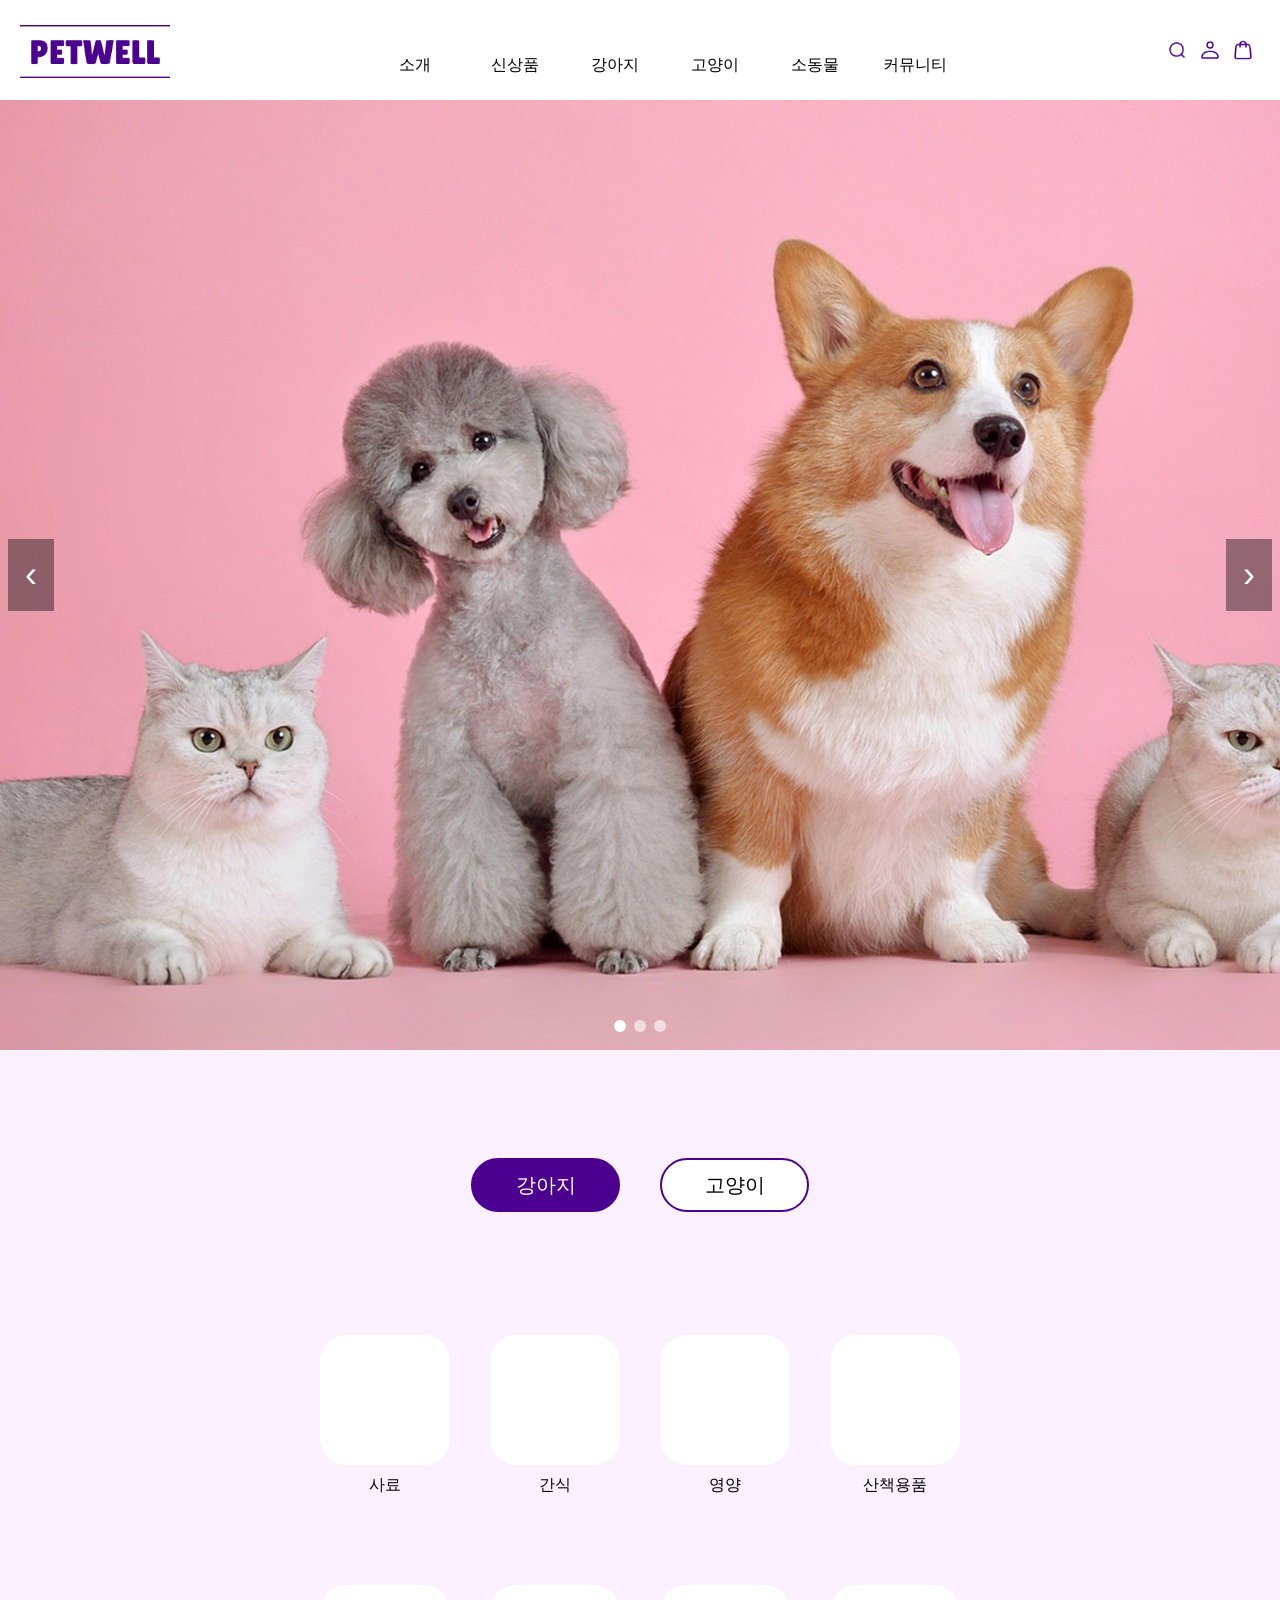
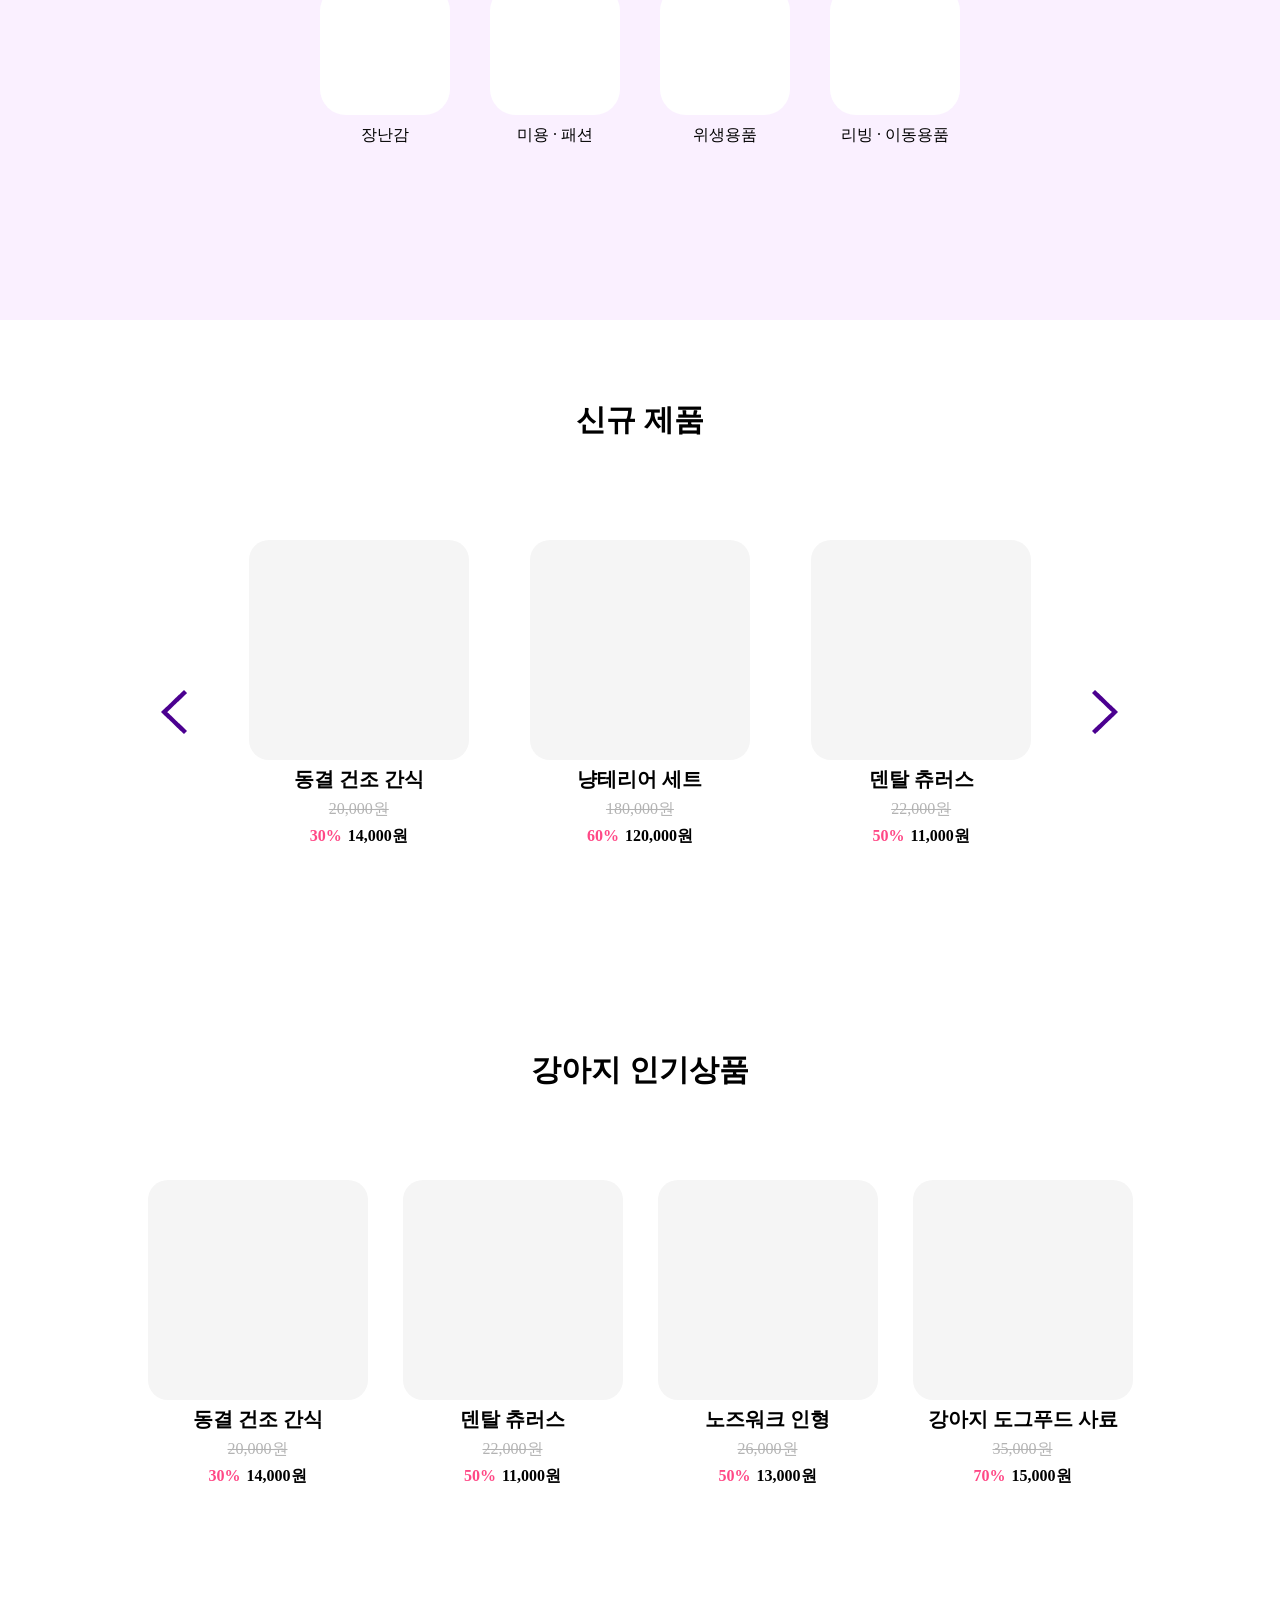
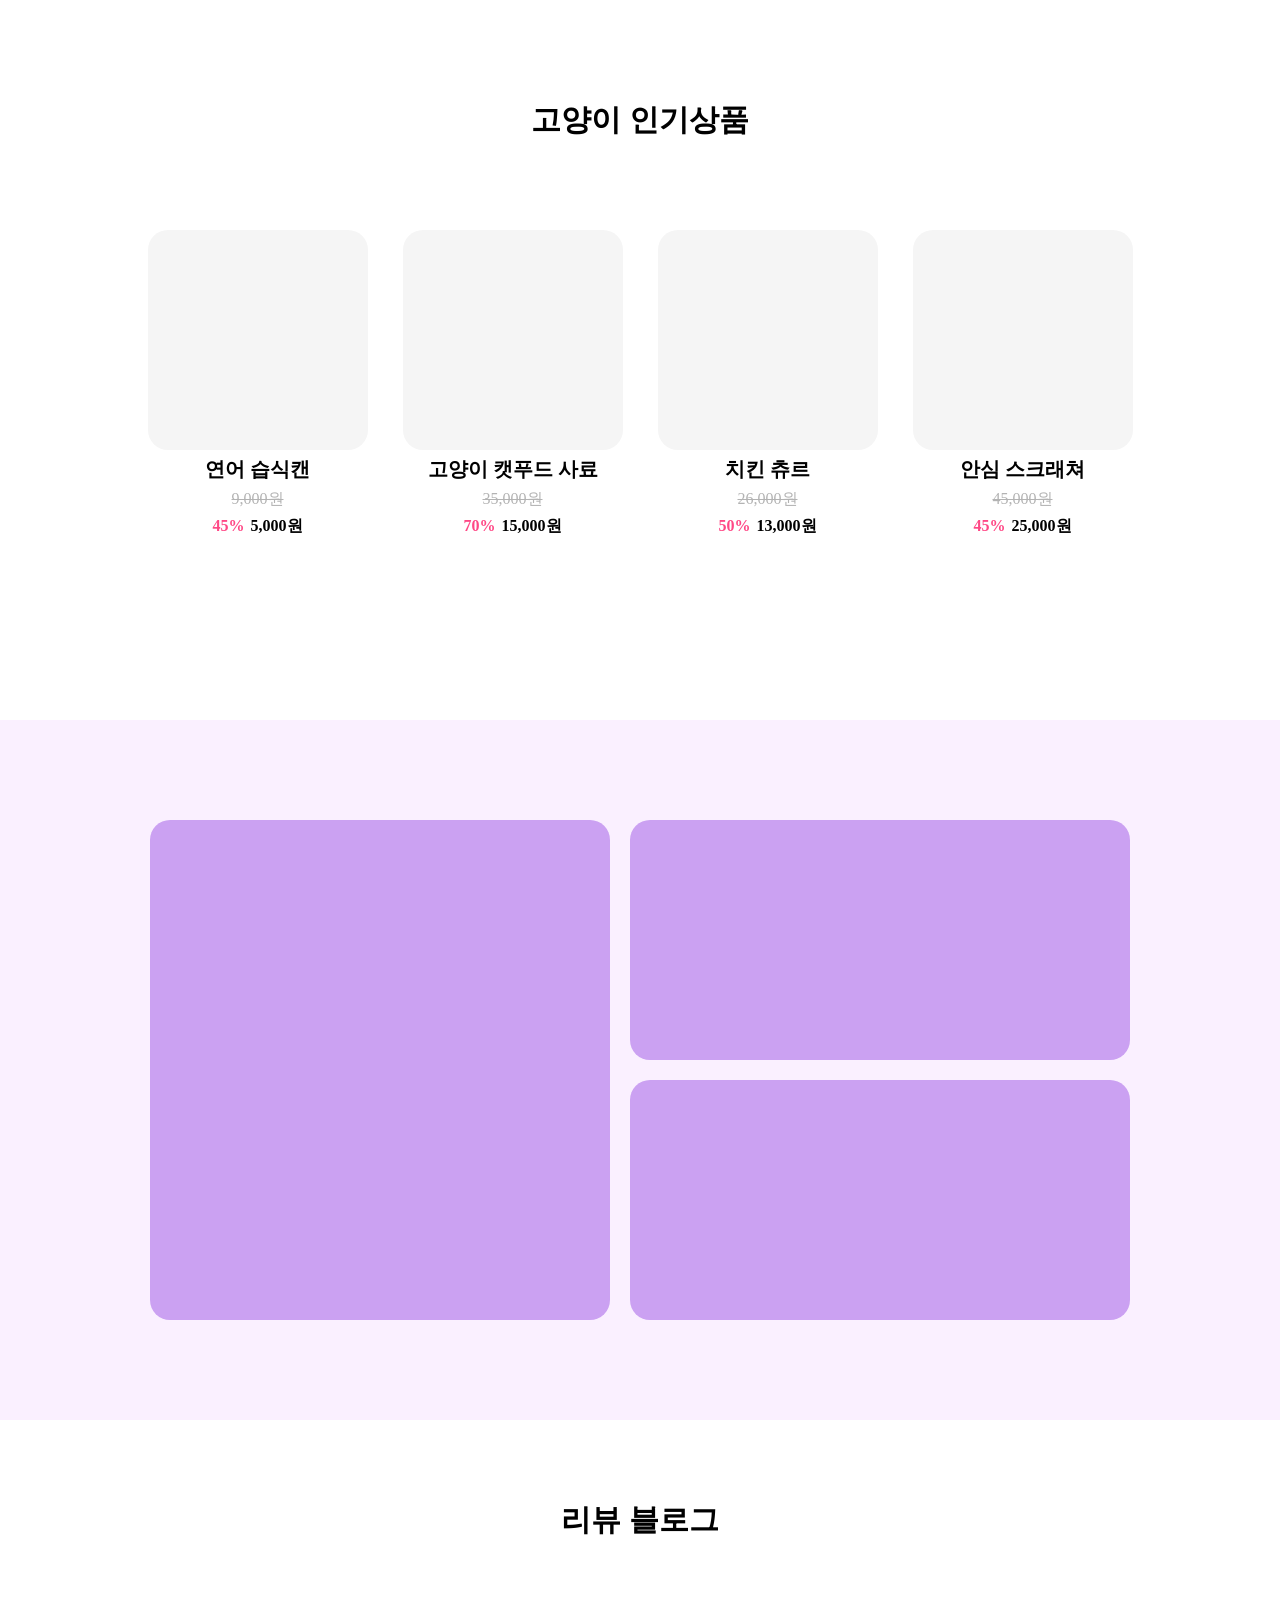
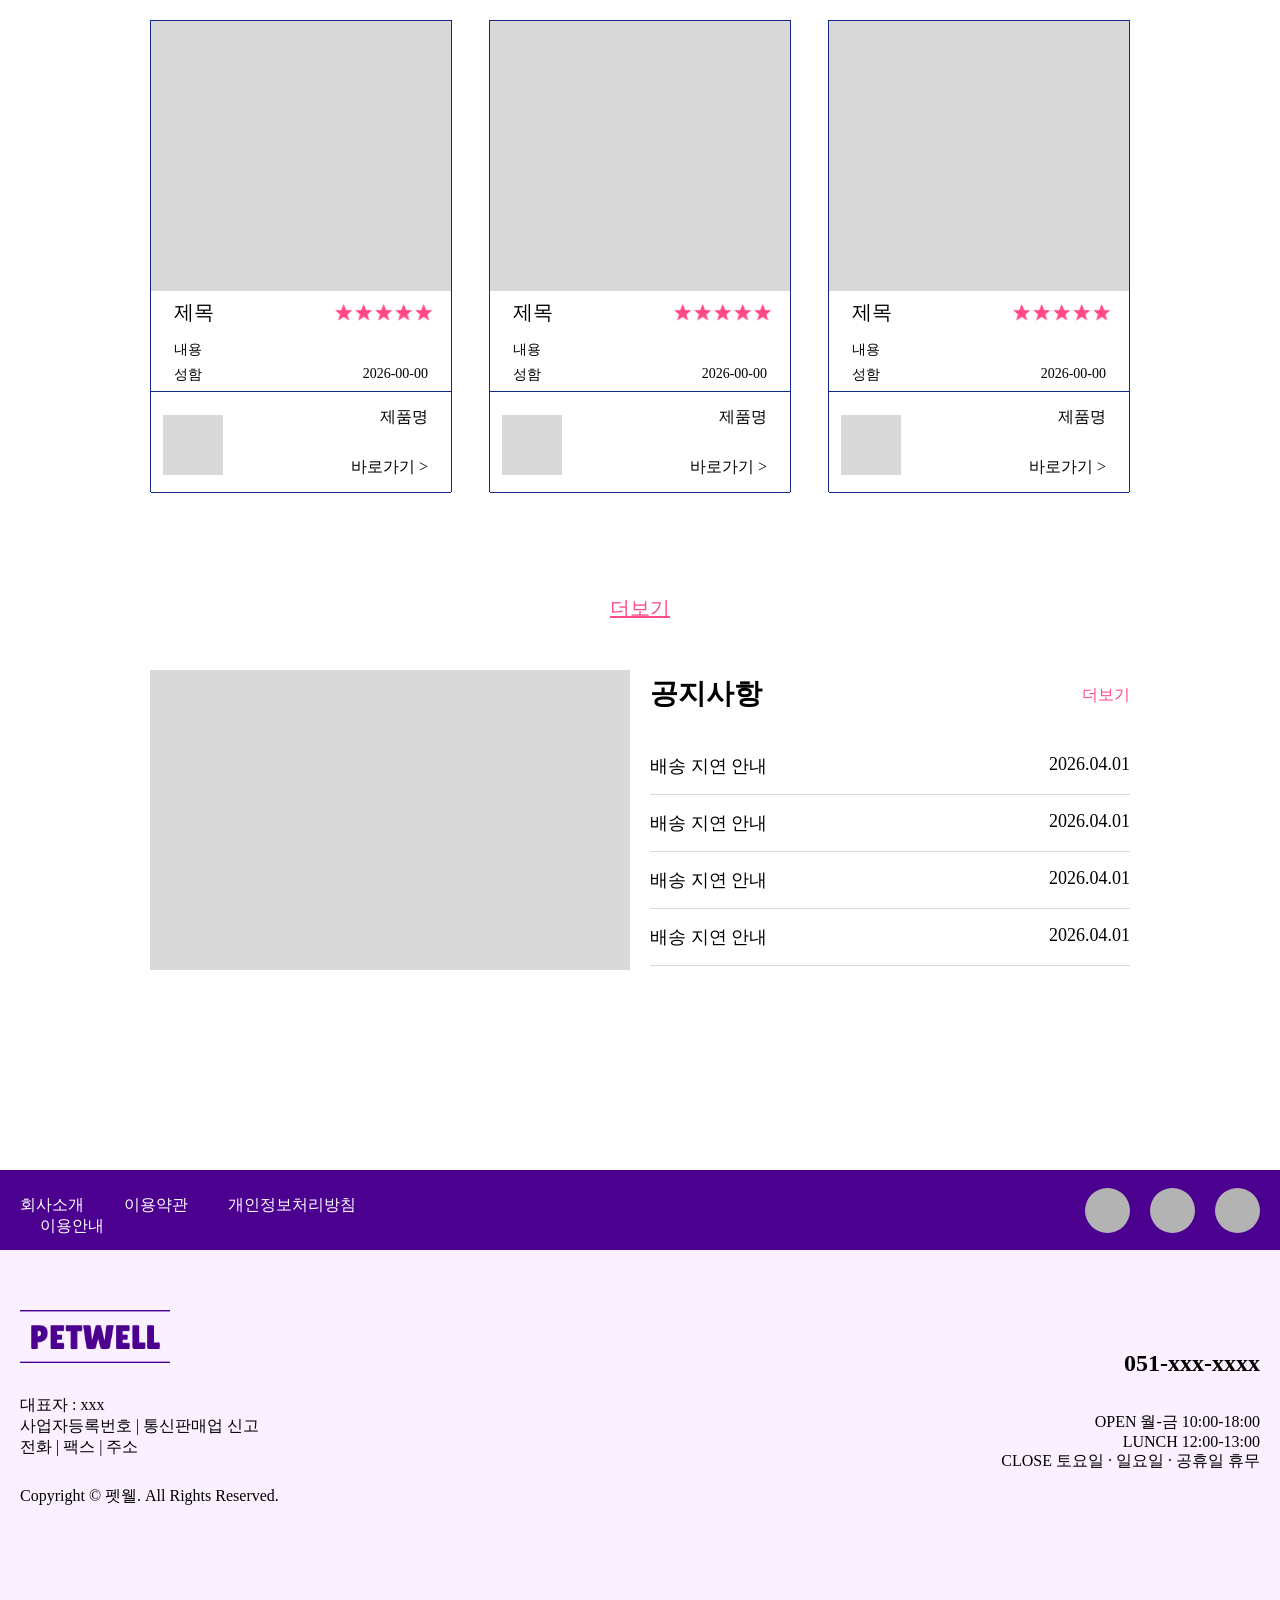
==== index.html @ 5f6422e3 "file upload" ====
<!DOCTYPE html>
<html lang="ko">
<head>
    <meta charset="UTF-8">
    <meta name="viewport" content="width=device-width, initial-scale=1.0">
    <title>Petwell</title>
    <link rel="stylesheet" href="css/reset.css">
    <link rel="stylesheet" href="css/main.css">
    <link rel="stylesheet" href="css/style.css">
    <link rel="stylesheet" href="media/main_media.css">
    <link rel="stylesheet" href="media/style_media_480.css">
    <link rel="stylesheet" href="media/style_media_768.css">
    <link rel="stylesheet" href="media/style_media_1024.css">
    <link rel="stylesheet" href="media/style_media_1280.css">
</head>
<body>
    <div id="wrap">
        <div id="header">
            <div class="header_in">
                <div class="logo">
                    <a href="./index.html"><img src="images/logo.png" alt=""></a>
                </div>
                <div class="nav">
                    <ul class="nav_li">
                        <li>
                            <a href="./about.html">소개</a>
                            <ul class="submenu">
                                <li><a href="./about.html">회사소개</a></li>
                                <li><a href="">브랜드스토리</a></li>
                            </ul>
                        </li>
                        <li>
                            <a href="./new.html">신상품</a>
                            <ul class="submenu">
                                <li><a href="./new.html">전체상품</a></li>
                                <li><a href="">시즌상품</a></li>
                            </ul>
                        </li>
                        <li>
                            <a href="./dog.html">강아지</a>
                            <ul class="submenu">
                                <li><a href="./dog.html">사료·간식·영양</a></li>
                                <li><a href="">산책용품</a></li>
                                <li><a href="">장난감</a></li>
                                <li><a href="">미용·패션</a></li>
                                <li><a href="">위생용품</a></li>
                                <li><a href="">리빙·이동용품</a></li>
                                <li><a href="">기타 용품</a></li>
                            </ul>
                        </li>
                        <li>
                            <a href="./cat.html">고양이</a>
                            <ul class="submenu">
                                <li><a href="./cat.html">사료·간식·영양</a></li>
                                <li><a href="">캣타워·캣휠</a></li>
                                <li><a href="">장난감</a></li>
                                <li><a href="">미용·패션</a></li>
                                <li><a href="">위생용품</a></li>
                                <li><a href="">리빙·이동용품</a></li>
                                <li><a href="">기타 용품</a></li>
                            </ul>
                        </li>
                        <li>
                            <a href="./pet.html">소동물</a>
                            <ul class="submenu">
                                <li><a href="./pet.html">앵무새</a></li>
                                <li><a href="">햄스터</a></li>
                                <li><a href="">토끼</a></li>
                                <li><a href="">물고기</a></li>
                                <li><a href="">기타 동물</a></li>
                            </ul>
                        </li>
                        <li>
                            <a href="./notice.html">커뮤니티</a>
                            <ul class="submenu">
                                <li><a href="./notice.html">공지사항</a></li>
                                <li><a href="">FAQ</a></li>
                                <li><a href="">문의하기</a></li>
                                <li><a href="">멤버십</a></li>
                                <li><a href="">리뷰블로그</a></li>
                            </ul>
                        </li>
                    </ul>
                </div>
                <div class="h_icon">
                    <ul class="h_icon_li">
                        <li><img src="images/h_icon1.png" alt=""></li>
                        <li><img src="images/h_icon2.png" alt=""></li>
                        <li><img src="images/h_icon3.png" alt=""></li>
                    </ul>
                </div>
            </div>
        </div>
        <div id="main">
            <div class="slider" id="mainSlider">
                <div class="slides">
                    <div class="slide active">
                        <img src="images/slide1.png" alt="메인 이미지 1">
                    </div>
                    <div class="slide">
                        <img src="images/slide2.png" alt="메인 이미지 2">
                    </div>
                    <div class="slide">
                        <img src="images/slide3.png" alt="메인 이미지 3">
                    </div>
                </div>
                <button class="slider-btn prev" aria-label="이전 슬라이드">‹</button>
                <button class="slider-btn next" aria-label="다음 슬라이드">›</button>
                <div class="dots"></div>
            </div>
        </div>
        <div id="contents">
            <!-- content1 -->
            <div class="icon_nav">
                <div class="icon_nav_in">
                    <div class="icon_nav_btn">
                        <a class="on" href="">강아지</a>
                        <a href="">고양이</a>
                    </div>
                    <div class="icon_nav_ul">
                        <!-- top -->
                        <ul class="icon_nav_li">
                            <li class="li_box">
                                <div class="li_box_icon"></div>
                                <h4>사료</h4>
                            </li>
                            <li class="li_box">
                                <div class="li_box_icon"></div>
                                <h4>간식</h4>
                            </li>
                            <li class="li_box">
                                <div class="li_box_icon"></div>
                                <h4>영양</h4>
                            </li>
                            <li class="li_box">
                                <div class="li_box_icon"></div>
                                <h4>산책용품</h4>
                            </li>
                        </ul>
                        <!-- bottom -->
                        <ul class="icon_nav_li">
                            <li class="li_box">
                                <div class="li_box_icon"></div>
                                <h4>장난감</h4>
                            </li>
                            <li class="li_box">
                                <div class="li_box_icon"></div>
                                <h4>미용 · 패션</h4>
                            </li>
                            <li class="li_box">
                                <div class="li_box_icon"></div>
                                <h4>위생용품</h4>
                            </li>
                            <li class="li_box">
                                <div class="li_box_icon"></div>
                                <h4>리빙 · 이동용품</h4>
                            </li>
                        </ul>
                    </div>
                </div>
            </div>
            <!-- content2 -->
            <div class="new">
                <div class="title">
                    <h2>신규 제품</h2>
                </div>
                <div class="new_prod_list">
                    <div class="arrow">
                        <img src="images/left_Vector.png" alt="">
                    </div>
                    <div class="prod_item">
                        <div class="item_img"></div>
                        <h5>동결 건조 간식</h5>
                        <p class="price">20,000원</p>
                        <p class="discount"><span>30%</span>14,000원</p>
                    </div>
                    <div class="prod_item">
                        <div class="item_img"></div>
                        <h5>냥테리어 세트</h5>
                        <p class="price">180,000원</p>
                        <p class="discount"><span>60%</span>120,000원</p>
                    </div>
                    <div class="prod_item">
                        <div class="item_img"></div>
                        <h5>덴탈 츄러스</h5>
                        <p class="price">22,000원</p>
                        <p class="discount"><span>50%</span>11,000원</p>
                    </div>
                    <div class="arrow">
                        <img src="images/right_Vector.png" alt="">
                    </div>
                </div>
            </div>
            <!-- content3 -->
            <div class="dog">
                <div class="title">
                    <h2>강아지 인기상품</h2>
                </div>
                <div class="prod_list">
                    <div class="prod_item">
                        <div class="item_img"></div>
                        <h5>동결 건조 간식</h5>
                        <p class="price">20,000원</p>
                        <p class="discount"><span>30%</span>14,000원</p>
                    </div>
                    <div class="prod_item">
                        <div class="item_img"></div>
                        <h5>덴탈 츄러스</h5>
                        <p class="price">22,000원</p>
                        <p class="discount"><span>50%</span>11,000원</p>
                    </div>
                    <div class="prod_item">
                        <div class="item_img"></div>
                        <h5>노즈워크 인형</h5>
                        <p class="price">26,000원</p>
                        <p class="discount"><span>50%</span>13,000원</p>
                    </div>
                    <div class="prod_item">
                        <div class="item_img"></div>
                        <h5>강아지 도그푸드 사료</h5>
                        <p class="price">35,000원</p>
                        <p class="discount"><span>70%</span>15,000원</p>
                    </div>
                </div>
            </div>
            <!-- content4 -->
            <div class="cat">
                <div class="title">
                    <h2>고양이 인기상품</h2>
                </div>
                <div class="prod_list">
                    <div class="prod_item">
                        <div class="item_img"></div>
                        <h5>연어 습식캔</h5>
                        <p class="price">9,000원</p>
                        <p class="discount"><span>45%</span>5,000원</p>
                    </div>
                    <div class="prod_item">
                        <div class="item_img"></div>
                        <h5>고양이 캣푸드 사료</h5>
                        <p class="price">35,000원</p>
                        <p class="discount"><span>70%</span>15,000원</p>
                    </div>
                    <div class="prod_item">
                        <div class="item_img"></div>
                        <h5>치킨 츄르</h5>
                        <p class="price">26,000원</p>
                        <p class="discount"><span>50%</span>13,000원</p>
                    </div>
                    <div class="prod_item">
                        <div class="item_img"></div>
                        <h5>안심 스크래쳐</h5>
                        <p class="price">45,000원</p>
                        <p class="discount"><span>45%</span>25,000원</p>
                    </div>
                </div>
            </div>
            <!-- content5 -->
            <div class="banner">
                <div class="banner_in">
                    <div class="b_left"></div>
                    <div class="b_right">
                        <div class="b_top"></div>
                        <div class="b_bot"></div>
                    </div>
                </div>
            </div>
            <!-- content6 -->
            <div class="blog">
                <div class="title">
                    <h2>리뷰 블로그</h2>
                </div>
                <div class="blog_in">
                    <div class="blog_item">
                        <div class="blog_img"></div>
                        <div class="blog_m">
                            <div class="blog_m_top">
                                <div class="blog_m_title">
                                    <h4>제목</h4>
                                </div>
                                <div class="blog_m_stars">
                                    <ul>
                                        <li><a href=""><img src="images/star_Vector.png" alt=""></a></li>
                                        <li><a href=""><img src="images/star_Vector.png" alt=""></a></li>
                                        <li><a href=""><img src="images/star_Vector.png" alt=""></a></li>
                                        <li><a href=""><img src="images/star_Vector.png" alt=""></a></li>
                                        <li><a href=""><img src="images/star_Vector.png" alt=""></a></li>
                                    </ul>
                                </div>
                            </div>
                            <div class="blog_m_mid">
                                <p>내용</p>
                            </div>
                            <div class="blog_m_bot">
                                <div class="blog_m_b_l">
                                    <p>성함</p>
                                </div>
                                <div class="blog_m_b_r">
                                    <p>2026-00-00</p>
                                </div>
                            </div>
                        </div>
                        <div class="blog_bot">
                            <div class="blog_bot_img">
                                <div></div>
                            </div>
                            <div class="blog_bot_right">
                                <div class="blog_b_r_top">
                                    <p>제품명</p>
                                </div>
                                <div class="blog_b_r_bot">
                                    <p>바로가기 &gt;</p>
                                </div>
                            </div>
                        </div>
                    </div>
                    <div class="blog_item">
                        <div class="blog_img"></div>
                        <div class="blog_m">
                            <div class="blog_m_top">
                                <div class="blog_m_title">
                                    <h4>제목</h4>
                                </div>
                                <div class="blog_m_stars">
                                    <ul>
                                        <li><a href=""><img src="images/star_Vector.png" alt=""></a></li>
                                        <li><a href=""><img src="images/star_Vector.png" alt=""></a></li>
                                        <li><a href=""><img src="images/star_Vector.png" alt=""></a></li>
                                        <li><a href=""><img src="images/star_Vector.png" alt=""></a></li>
                                        <li><a href=""><img src="images/star_Vector.png" alt=""></a></li>
                                    </ul>
                                </div>
                            </div>
                            <div class="blog_m_mid">
                                <p>내용</p>
                            </div>
                            <div class="blog_m_bot">
                                <div class="blog_m_b_l">
                                    <p>성함</p>
                                </div>
                                <div class="blog_m_b_r">
                                    <p>2026-00-00</p>
                                </div>
                            </div>
                        </div>
                        <div class="blog_bot">
                            <div class="blog_bot_img">
                                <div></div>
                            </div>
                            <div class="blog_bot_right">
                                <div class="blog_b_r_top">
                                    <p>제품명</p>
                                </div>
                                <div class="blog_b_r_bot">
                                    <p>바로가기 &gt;</p>
                                </div>
                            </div>
                        </div>
                    </div>
                    <div class="blog_item">
                        <div class="blog_img"></div>
                        <div class="blog_m">
                            <div class="blog_m_top">
                                <div class="blog_m_title">
                                    <h4>제목</h4>
                                </div>
                                <div class="blog_m_stars">
                                    <ul>
                                        <li><a href=""><img src="images/star_Vector.png" alt=""></a></li>
                                        <li><a href=""><img src="images/star_Vector.png" alt=""></a></li>
                                        <li><a href=""><img src="images/star_Vector.png" alt=""></a></li>
                                        <li><a href=""><img src="images/star_Vector.png" alt=""></a></li>
                                        <li><a href=""><img src="images/star_Vector.png" alt=""></a></li>
                                    </ul>
                                </div>
                            </div>
                            <div class="blog_m_mid">
                                <p>내용</p>
                            </div>
                            <div class="blog_m_bot">
                                <div class="blog_m_b_l">
                                    <p>성함</p>
                                </div>
                                <div class="blog_m_b_r">
                                    <p>2026-00-00</p>
                                </div>
                            </div>
                        </div>
                        <div class="blog_bot">
                            <div class="blog_bot_img">
                                <div></div>
                            </div>
                            <div class="blog_bot_right">
                                <div class="blog_b_r_top">
                                    <p>제품명</p>
                                </div>
                                <div class="blog_b_r_bot">
                                    <p>바로가기 &gt;</p>
                                </div>
                            </div>
                        </div>
                    </div>
                </div>
                <p class="more"><a href="">더보기</a></p>
            </div>
            <!-- content7 -->
            <div class="notice">
                <div class="notice_in">
                    <div class="n_movie"></div>
                    <div class="n_list">
                        <div class="n_title">
                            <h4>공지사항</h4>
                            <p><a href="">더보기</a></p>
                        </div>
                        <div class="n_ul">
                            <ul>
                                <li><a href="">배송 지연 안내</a><p>2026.04.01</p></li>
                                <li><a href="">배송 지연 안내</a><p>2026.04.01</p></li>
                                <li><a href="">배송 지연 안내</a><p>2026.04.01</p></li>
                                <li><a href="">배송 지연 안내</a><p>2026.04.01</p></li>
                            </ul>
                        </div>
                    </div>
                </div>
            </div>
        </div>
        <div id="footer">
            <div class="f_header">
                <div class="f_header_in">
                    <div class="f_nav">
                        <ul>
                            <li><a href="">회사소개</a></li>
                            <li><a href="">이용약관</a></li>
                            <li><a href="">개인정보처리방침</a></li>
                            <li><a href="">이용안내</a></li>
                        </ul>
                    </div>
                    <div class="sns">
                        <a href=""></a>
                        <a href=""></a>
                        <a href=""></a>
                    </div>
                </div>
            </div>
            <div class="f_con">
                <div class="f_con_in">
                    <div class="f_con_in_l">
                        <div class="f_logo">
                            <a href="./index.html"><img src="images/logo.png" alt=""></a>
                            <p>대표자 : xxx<br>
                            사업자등록번호 | 통신판매업 신고<br>
                            전화 | 팩스 | 주소</p>
                            <p>Copyright © 펫웰. All Rights Reserved.</p>
                        </div>
                    </div>
                    <div class="f_con_in_r">
                        <h5>051-xxx-xxxx</h5>
                        <p>OPEN 월-금 10:00-18:00<br>
                        LUNCH 12:00-13:00<br>
                        CLOSE 토요일 · 일요일 · 공휴일 휴무</p>
                    </div>
                </div>
            </div>
        </div>
</div>
    <script src="js/slider.js"></script>
    <script src="js/dropdown.js"></script>
</body>
</html>
---- css/main.css ----
/* header */
#header {
    width: 100%;
    height: 150px;
    /* background-color: pink; */
}
.header_in {
    width: 1300px;
    height: 150px;
    /* background-color: darkorange; */
    margin: 0 auto;
    display: flex;
}
.logo {
    width: 225px;
    height: 150px;
    /* background-color: crimson; */
}
.logo img {
    margin-top: 40px;
}
.nav {
    width: 955px;
    height: 150px;
    /* background-color: yellow; */
}
.nav .nav_li {
    margin-top: 60px;
    display: flex;
    align-items: center;
    justify-content: center;
}
.nav_li li {
    width: 130px;
    background-color: #fff;
    text-align: center;
    position: relative;
}
.nav_li a {
    font-size: 20px;
    font-weight: 600;
    display: block;
    padding: 15px 10px;
}
.nav_li .submenu {
    position: absolute;
    top: 100%;
    left: 0;
    width: 100%;
    background-color: #FAF0FF;
    border: 1px solid #e7d5f1;
    list-style: none;
    padding: 0;
    margin: 0;
    max-height: 0;
    overflow: hidden;
    opacity: 0;
    transition: max-height 0.3s ease, opacity 0.3s ease;
    z-index: 100;
}
.nav_li li:hover .submenu {
    max-height: 500px;
    opacity: 1;
}
.nav_li .submenu li {
    width: 100%;
    padding: 0;
    background-color: #FAF0FF;
    border-bottom: 1px solid #e7d5f1;
}
.nav_li .submenu li:last-child {
    border-bottom: none;
}
.nav_li .submenu a {
    font-size: 14px;
    font-weight: 500;
    padding: 10px;
    color: #4B0090;
}
.nav_li .submenu a:hover {
    background-color: #641ea4;
    color: #fff;
}
.h_icon {
    width: 130px;
    height: 150px;
    /* background-color: coral; */
}
.h_icon_li {
    margin-top: 60px;
    display: flex;
    align-items: center;
    justify-content: space-around;
}
.h_icon_li img {
    cursor: pointer;
}
/* footer */
#footer {
    width: 100%;
    height: 450px;
    /* background-color: skyblue; */
}
.f_header {
    width: 100%;
    height: 90px;
    background-color: #4B0090;
}
.f_header_in {
    margin: 0 auto;
    width: 1300px;
    height: 90px;
    display: flex;
    justify-content: space-between;
}
.f_header_in .f_nav {
    width: 1000px;
    height: 90px;
}
.f_header_in .f_nav ul {
    width: 510px;
    height: 90px;
    padding-top: 30px;
}
.f_header_in .f_nav ul li {
    float: left;
    padding: 0 20px;
}
.f_header_in .f_nav ul li:first-child {
    padding-left: 0;
}
.f_header_in .f_nav ul li a {
    display: block;
    font-size: 20px;
    color: #fff;
}
.f_header_in .sns {
    display: flex;
    width: 230px;
    height: 90px;
    justify-content: flex-end;
    align-items: center;
}
.f_header_in .sns a {
    width: 55px;
    height: 55px;
    border-radius: 50%;
    background-color: #B3B3B3;
    margin: 0 10px;
}
.f_header_in .sns a:last-child {
    margin-right: 0;
}
.f_con {
    width: 100%;
    height: 360px;
    background-color: #FAF0FF;
}
.f_con_in {
    margin: 0 auto;
    width: 1300px;
    height: 360px;
    display: flex;
}
.f_con_in p {
    font-size: 16px;
}
.f_con_in .f_con_in_l {
    width: 650px;
    height: 360px;
}
.f_con_in .f_con_in_l img {
    margin-top: 60px;
}
.f_con_in .f_con_in_l p {
    margin-top: 30px;
}
.f_con_in .f_con_in_r {
    width: 650px;
    height: 360px;
    text-align: right;
}
.f_con_in .f_con_in_r h5 {
    font-size: 24px;
    font-weight: 600;
    margin-top: 100px;
}
.f_con_in .f_con_in_r p {
    margin-top: 35px;
}
---- css/style.css ----
#wrap {
    width: 100%;
    height: auto;
    /* height: 7270px; */
    /* background-color: aliceblue; */
}
#main {
    width: 100%;
    height: 950px;
    background-color: #4B0090;
}
/* Slider styles */
.slider {
    position: relative;
    width: 100%;
    max-height: 950px;
    overflow: hidden;
}
.slider .slides {
    display: flex;
    /* width: 300%; */
    transition: transform 0.6s ease;
}
.slider .slide {
    min-width: 100%;
    height: 950px;
    box-sizing: border-box;
}
.slider .slide img {
    max-width: 100%;
    height: 100%;
    object-fit: cover;
    object-position: center;
    display: block;
}
.slider-btn {
    position: absolute;
    top: 50%;
    transform: translateY(-50%);
    background: rgba(0,0,0,0.4);
    color: #fff;
    border: none;
    width: 46px;
    height: 72px;
    font-size: 36px;
    line-height: 72px;
    text-align: center;
    cursor: pointer;
    z-index: 10;
}
.slider-btn.prev { left: 8px; }
.slider-btn.next { right: 8px; }
.dots {
    position: absolute;
    left: 50%;
    transform: translateX(-50%);
    bottom: 18px;
    display: flex;
    gap: 8px;
    z-index: 10;
}
.dots .dot {
    width: 12px;
    height: 12px;
    border-radius: 50%;
    background: rgba(255,255,255,0.6);
    cursor: pointer;
}
.dots .dot.active { background: #fff; }
/* contents */
#contents {
    width: 100%;
    height: 5850px;
    /* 5910 */
    /* background-color: lightgreen; */
}
#contents .title {
    width: 100%;
    height: 150px;
}
#contents .title h2 {
    text-align: center;
    padding-top: 70px;
    font-size: 40px;
}
/* content1 */
.icon_nav {
    width: 100%;
    height: 920px;
    background-color: #FAF0FF;
}
.icon_nav_in {
    margin: 0 auto;
    width: 1300px;
    height: 920px;
}
.icon_nav_btn {
    width: 100%;
    height: 210px;
    display: flex;
    gap: 60px;
    justify-content: center;
    align-items: center;
    padding-top: 50px;
}
.icon_nav_btn a {
    display: flex;
    align-items: center;
    justify-content: center;
    width: 180px;
    height: 60px;
    border-radius: 35px;
    font-size: 24px;
    text-align: center;
    border: 2px solid #4B0090;
    background-color: #fff;
}
.icon_nav_btn a.on {
    background-color: #4B0090;
    color: #fff;
}
.icon_nav_ul {
    margin: 0 auto;
    width: 100%;
    height: 600px;
}
.icon_nav_li {
    width: 100%;
    height: 300px;
    display: flex;
    justify-content: center;
    align-items: center;
    gap: 80px;
}
.icon_nav_li .li_box {
    width: 160px;
    cursor: pointer;
}
.icon_nav_li .li_box .li_box_icon {
    width: 160px;
    height: 160px;
    background-color: #fff;
    border-radius: 30px;
}
.icon_nav_li .li_box h4 {
    font-size: 18px;
    font-weight: 400;
    text-align: center;
    margin-top: 10px;
}
/* content2 */
.new {
    margin: 0 auto;
    width: 1300px;
    height: 815px;
    margin-top: 50px;
    /* background-color: cornsilk; */
}
.new_prod_list {
    margin: 0 auto;
    display: flex;
    width: 1200px;
    margin-top: 60px;
    justify-content: space-around;
}
.new_prod_list .arrow {
    padding-top: 150px;
    cursor: pointer;
}
/* content3 */
.dog {
    margin: 0 auto;
    width: 1300px;
    height: 800px;
    /* background-color: cornflowerblue; */
}
/* content4 */
.cat {
    margin: 0 auto;
    width: 1300px;
    height: 800px;
    /* background-color: hotpink; */
}
/* prod_list */
.prod_list {
    width: 100%;
    height: 420px;
    /* background-color: blueviolet; */
    display: flex;
    justify-content: space-around;
    margin-top: 60px;
}
.prod_item {
    width: 286px;
    height: 420px;
    /* background-color: pink; */
    cursor: pointer;
}
.prod_item .item_img {
    width: 286px;
    height: 286px;
    border-radius: 20px;
    background-color: #F5F5F5;
}
.prod_item h5 {
    text-align: center;
    font-size: 24px;
    padding: 7px 0;
}
.prod_item .price {
    text-align: center;
    font-size: 20px;
    padding-bottom: 7px;
    color: #B3B3B3;
    text-decoration: line-through;
}
.prod_item .discount {
    text-align: center;
    font-size: 20px;
    font-weight: 600;
}
.prod_item .discount span {
    color: #FF4886;
    padding-right: 7px;
}
/* content5 */
.banner {
    width: 100%;
    height: 880px;
    background-color: #FAF0FF;
}
.banner_in {
    margin: 0 auto;
    width: 1300px;
    height: 880px;
    display: flex;
    justify-content: center;
    padding-top: 140px;
}
.b_left {
    width: 627px;
    height: 600px;
    background-color: #CBA1F2;
    border-radius: 20px;
    cursor: pointer;
}
.b_right {
    width: 627px;
    height: 600px;
    margin-left: 20px;
}
.b_right .b_top {
    width: 627px;
    height: 290px;
    background-color: #CBA1F2;
    border-radius: 20px;
    cursor: pointer;
}
.b_right .b_bot {
    width: 627px;
    height: 290px;
    background-color: #CBA1F2;
    border-radius: 20px;
    margin-top: 20px;
    cursor: pointer;
}
/* content6 */
.blog {
    margin: 0 auto;
    width: 1300px;
    height: 990px;
    /* background-color: aqua; */
}
.blog_in {
    width: 100%;
    height: 580px;
    /* background: pink; */
    margin-top: 50px;
    display: flex;
    justify-content: space-between;
}
.blog_item {
    width: 380px;
    height: 580px;
    border: 1px solid #10288C;
}
.blog_item .blog_img {
    width: 380px;
    height: 350px;
    background-color: #D9D9D9;
    cursor: pointer;
}
.blog_item .blog_m {
    width: 380px;
    height: 115px;
    background-color: #fff;
    cursor: pointer;
}
.blog_item .blog_m .blog_m_top {
    width: 100%;
    height: 55px;
    display: flex;
}
.blog_item .blog_m .blog_m_top .blog_m_title {
    width: 50%;
    height: 55px;
}
.blog_item .blog_m .blog_m_top .blog_m_title h4 {
    font-size: 24px;
    font-weight: 400;
    margin-left: 23px;
    margin-top: 8px;
}
.blog_item .blog_m .blog_m_top .blog_m_stars {
    width: 50%;
    height: 55px;
}
.blog_item .blog_m .blog_m_top .blog_m_stars ul {
    float: right;
    margin-right: 23px;
    margin-top: 17px;
}
.blog_item .blog_m .blog_m_top .blog_m_stars li {
    float: left;
    margin-left: 2px;
}
.blog_item .blog_m .blog_m_mid {
    width: 100%;
    height: 30px;
}
.blog_item .blog_m .blog_m_mid p {
    font-size: 14px;
    margin-left: 23px;
}
.blog_item .blog_m .blog_m_bot {
    width: 100%;
    height: 30px;
    display: flex;
}
.blog_item .blog_m .blog_m_bot .blog_m_b_l {
    width: 50%;
    height: 100%;
}
.blog_item .blog_m .blog_m_bot .blog_m_b_l p {
    font-size: 14px;
    margin-left: 23px;
}
.blog_item .blog_m .blog_m_bot .blog_m_b_r {
    width: 50%;
    width: 100%;
}
.blog_item .blog_m .blog_m_bot .blog_m_b_r p {
    font-size: 14px;
    float: right;
    margin-right: 23px;
}
.blog_item .blog_bot {
    width: 380px;
    height: 115px;
    background-color: #fff;
    border-top: 1px solid #10288C;
    border-bottom: 1px solid #10288C;
    display: flex;
    cursor: pointer;
}
.blog_bot .blog_bot_img {
    width: 125px;
    height: 100%;
}
.blog_bot .blog_bot_img > div {
    width: 70px;
    height: 70px;
    background-color: #D9D9D9;
    margin: 0 auto;
    display: block;
    margin-top: 23px;
}
.blog_bot .blog_bot_right {
    width: 280px;
    height: 100%;
}
.blog_bot .blog_bot_right .blog_b_r_top {
    width: 100%;
    height: 50%;
}
.blog_bot .blog_bot_right .blog_b_r_top p {
    float: right;
    margin-right: 23px;
    margin-top: 15px;
}
.blog_bot .blog_bot_right .blog_b_r_bot {
    width: 100%;
    height: 50%;
}
.blog_bot .blog_bot_right .blog_b_r_bot p {
    float: right;
    margin-right: 23px;
    margin-top: 15px;
}
.blog .more {
    margin: 0 auto;
    padding-top: 70px;
}
.blog .more a {
    display: block;
    color: #FF4886;
    text-align: center;
    text-decoration: underline;
    font-size: 24px;
}
/* content7 */
.notice {
    margin: 0 auto;
    width: 1300px;
    height: 550px;
    /* background-color: chartreuse; */
}
.notice_in {
    width: 100%;
    height: 100%;
    display: flex;
    justify-content: space-between;
    padding-top: 100px;
}
.n_movie {
    width: 610px;
    height: 330px;
    background-color: #D9D9D9;
}
.n_list {
    width: 610px;
    height: 330px;
}
.n_list .n_title {
    display: flex;
    position: relative;
    top: 15px;
}
.n_list .n_title h4 {
    font-size: 32px;
}
.n_list .n_title p {
    position: absolute;
    top: 10px;
    right: 0;
}
.n_list .n_title p a {
    font-size: 20px;
    color: #FF4886;
}
.n_list .n_ul {
    width: 100%;
    height: 208px;
    padding-top: 30px;
}
.n_list .n_ul li {
    display: flex;
    position: relative;
    width: 100%;
    height: 40px;
    border-bottom: 1px solid #D9D9D9;
    margin-top: 16px;
}
.n_list .n_ul li a {
    position: absolute;
    font-size: 24px;
}
.n_list .n_ul li p {
    position: absolute;
    right: 0;
    font-size: 20px;
}
---- media/main_media.css ----
/* 1280px 이하 */
@media screen and (min-width: 1025px) and (max-width: 1280px) {
  #header {
    width: 100%;
    height: 100px;
  }
  .header_in {
    width: 100%;
    padding: 0 20px;
    display: flex;
    justify-content: space-between;
    box-sizing: border-box;
  }
  .logo {
    width: 150px;
    height: 100px;
  }
  .logo img {
    margin-top: 25px;
    width: 150px;
  }
  .nav {
    width: auto;
    flex: 1;
  }
  .nav .nav_li {
    margin-top: 40px;
    display: flex;
    align-items: center;
    justify-content: center;
  }
  .nav_li li {
    width: 100px;
    text-align: center;
  }
  .nav_li a {
    font-size: 16px;
    font-weight: 500;
  }
  .h_icon {
    width: 100px;
    height: 100px;
  }
  .h_icon_li {
      margin-top: 40px;
      display: flex;
      align-items: center;
      justify-content: space-around;
  }
  .h_icon_li img {
      cursor: pointer;
      width: 20px;
  }
  #footer {
    width: 100%;
    height: 440px;
    /* background-color: skyblue; */
  }
  .f_header {
    width: 100%;
    height: 80px;
    background-color: #4B0090;
}
  .f_header_in {
    margin: 0 auto;
    width: 100%;
    height: 80px;
    padding: 0 20px;
    display: flex;
    justify-content: space-between;
    box-sizing: border-box;
  }
  .f_header_in .f_nav {
    width: auto;
    flex: 1;
    height: 80px;
  }
  .f_header_in .f_nav ul {
    width: 450px;
    height: 80px;
    padding-top: 25px;
  }
  .f_header_in .f_nav ul li {
      float: left;
      padding: 0 20px;
  }
  .f_header_in .f_nav ul li:first-child {
      padding-left: 0;
  }
  .f_header_in .f_nav ul li a {
      display: block;
      font-size: 16px;
      color: #fff;
  }
  .f_header_in .sns {
      display: flex;
      width: 190px;
      height: 80px;
      justify-content: flex-end;
      align-items: center;
  }
  .f_header_in .sns a {
      width: 45px;
      height: 45px;
      border-radius: 50%;
      background-color: #B3B3B3;
      margin: 0 10px;
  }
  .f_header_in .sns a:last-child {
      margin-right: 0;
  }
  .f_con {
      width: 100%;
      height: 360px;
      background-color: #FAF0FF;
  }
  .f_con_in {
      margin: 0 auto;
      width: 100%;
      height: 360px;
      display: flex;
      padding: 0 20px;
      position: relative;
      box-sizing: border-box;
  }
  .f_con_in p {
      font-size: 16px;
  }
  .f_con_in .f_con_in_l {
      width: 50%;
      height: 360px;
  }
  .f_con_in .f_con_in_l img {
      margin-top: 60px;
      width: 150px;
  }
  .f_con_in .f_con_in_l p {
      margin-top: 28px;
  }
  .f_con_in .f_con_in_r {
      width: 50%;
      height: 360px;
      text-align: right;
  }
  .f_con_in .f_con_in_r h5 {
      font-size: 24px;
      font-weight: 600;
      margin-top: 100px;
  }
  .f_con_in .f_con_in_r p {
      margin-top: 35px;
  }
}

/* 1024px 이하 */
@media screen and (min-width: 769px) and (max-width: 1024px) {
  #header {
    width: 100%;
    height: 85px;
  }
  .header_in {
    width: 100%;
    padding: 0 16px;
    box-sizing: border-box;
  }
  .logo {
    width: 150px;
    height: 85px;
  }
  .logo img {
    width: 150px;
    margin-top: 17px;
  }
  .nav {
    width: auto;
    flex: 1;
  }
  .nav .nav_li {
    margin-top: 30px;
  }
  .nav_li li {
    width: 70px;
    padding: 0 10px;
  }
  .nav_li a {
    font-size: 15px;
    font-weight: 500;
  }
  .h_icon {
    width: 80px;
    height: 85px;
  }
  .h_icon_li {
    margin-top: 33px;
  }
  .h_icon_li img {
    cursor: pointer;
    width: 17px;
  }
  #footer {
    width: 100%;
    height: 380px;
    /* background-color: skyblue; */
  }
  .f_header {
    width: 100%;
    height: 70px;
  }
  .f_header_in {
    margin: 0 auto;
    width: 100%;
    height: 70px;
    padding: 0 16px;
    display: flex;
    justify-content: space-between;
    box-sizing: border-box;
  }
  .f_header_in .f_nav {
    width: auto;
    flex: 1;
    height: 70px;
  }
  .f_header_in .f_nav ul {
    width: 450px;
    height: 70px;
    padding-top: 23px;
  }
  .f_header_in .f_nav ul li {
    float: left;
    padding: 0 13px;
  }
  .f_header_in .f_nav ul li:first-child {
    padding-left: 0;
  }
  .f_header_in .f_nav ul li a {
    display: block;
    font-size: 15px;
    color: #fff;
  }
  .f_header_in .sns {
    display: flex;
    width: 190px;
    height: 70px;
    justify-content: flex-end;
    align-items: center;
  }
  .f_header_in .sns a {
    width: 38px;
    height: 38px;
    border-radius: 50%;
    background-color: #B3B3B3;
    margin: 0 8px;
  }
  .f_header_in .sns a:last-child {
    margin-right: 0;
  }
  .f_con {
    width: 100%;
    height: 310px;
    background-color: #FAF0FF;
  }
  .f_con_in {
    margin: 0 auto;
    width: 100%;
    height: 310px;
    display: flex;
    padding: 0 20px;
    position: relative;
    box-sizing: border-box;
  }
  .f_con_in p {
    font-size: 14px;
  }
  .f_con_in .f_con_in_l {
    width: 50%;
    height: 310px;
  }
  .f_con_in .f_con_in_l img {
      margin-top: 60px;
      width: 150px;
  }
  .f_con_in .f_con_in_l p {
    margin-top: 20px;
  }
  .f_con_in .f_con_in_r {
    width: 50%;
    height: 310px;
    text-align: right;
  }
  .f_con_in .f_con_in_r h5 {
    font-size: 20px;
    font-weight: 600;
    margin-top: 90px;
  }
  .f_con_in .f_con_in_r p {
    margin-top: 30px;
  }
}

/* 768px 이하 */
@media screen and (min-width: 481px) and (max-width: 768px) {
  #header {
    width: 100%;
    height: 85px;
    background-color: yellow;
  }
  .header_in {
    width: 100%;
    display: flex;
    padding: 0 15px;
    box-sizing: border-box;
  }
  .logo {
    width: 150px;
    height: 85px;
  }
  .logo img {
    margin-top: 17px;
    width: 150px;
  }
  .nav {
    width: auto;
    height: 85px;
  }
  .nav .nav_li {
    margin-top: 33px;
  }
  .nav_li li {
    width: 75px;
    padding: 0 5px;
  }
  .nav_li a {
    font-size: 14px;
    font-weight: 500;
  }
  .h_icon {
    width: 120px;
    height: 85px;
  }
  .h_icon_li {
    margin-top: 35px;
    display: flex;
    align-items: center;
    justify-content: space-around;
    /* padding: 0 5px; */
  }
  .h_icon_li img {
    cursor: pointer;
    width: 17px;
  }
  #footer {
    width: 100%;
    height: 360px;
    /* background-color: skyblue; */
  }
  .f_header {
    width: 100%;
    height: 70px;
  }
  .f_header_in {
    margin: 0 auto;
    width: 100%;
    height: 70px;
    padding: 0 16px;
    display: flex;
    justify-content: space-between;
    box-sizing: border-box;
  }
  .f_header_in .f_nav {
    width: auto;
    flex: 1;
    height: 70px;
  }
  .f_header_in .f_nav ul {
    width: 450px;
    height: 70px;
    padding-top: 23px;
  }
  .f_header_in .f_nav ul li {
    float: left;
    padding: 0 13px;
  }
  .f_header_in .f_nav ul li:first-child {
    padding-left: 0;
  }
  .f_header_in .f_nav ul li a {
    display: block;
    font-size: 14px;
    color: #fff;
  }
}

/* 480px 이하 */
@media screen and (max-width: 480px) {
  #header {
    height: 60px;
  }

  .header_in {
    height: 60px;
    padding: 0 10px;
  }

  .logo {
    width: 70px;
    height: 60px;
  }

  .h_icon {
    width: 50px;
    height: 60px;
  }
}
---- media/style_media_480.css ----
/* 480px 이하 */
@media screen and (max-width: 480px) {
  body {
    font-size: 12px;
  }

  #contents {
    padding: 0 10px;
  }
}
---- media/style_media_768.css ----
/* 768px 이하 */
@media screen and (min-width: 481px) and (max-width: 768px) {
  body {
    font-size: 13px;
    margin: 0;
    padding: 0;
  }
  #main {
    width: 100%;
    height: 600px;
  }
  .slider-btn { 
    width: 38px;
    height: 58px;
    font-size: 28px; 
  }
  #contents {
    width: 100%;
    height: auto;
    background-color: skyblue;
  }
  #contents .title {
    width: 100%;
    height: 100px;
  }
  #contents .title h2 {
    text-align: center;
    padding-top: 50px;
    font-size: 30px;
  }
  /* content1 */
  .icon_nav {
    width: 100%;
    height: 1000px;
  }
  .icon_nav_in {
    margin: 0 auto;
    width: 100%;
    height: 900px;
    /* box-sizing: border-box; */
  }
  .icon_nav_btn {
    width: 100%;
    height: 160px;
    gap: 30px;
    padding-top: 10px;
  }
  .icon_nav_btn a {
    width: 110px;
    height: 35px;
    border-radius: 30px;
    font-size: 14px;
    text-align: center;
    border: 2px solid #4B0090;
    background-color: #fff;
  }
  .icon_nav_ul {
    margin: 0 auto;
    width: 100%;
    height: 760px;
    display: flex;
    flex-wrap: wrap;
  }
  .icon_nav_li {
    width: 100%;
    height: 200px;
    /* display: flex; */
    display: grid;
    grid-template-columns : 120px 120px;
    grid-template-rows : 150px 150px;
    justify-items: center;
    justify-content: center;
    align-items: center;
    gap: 40px;
  }
  .icon_nav_li .li_box {
    width: 120px;
    cursor: pointer;
  }
  .icon_nav_li .li_box .li_box_icon {
    width: 120px;
    height: 120px;
    background-color: #fff;
    border-radius: 26px;
  }
  .icon_nav_li .li_box h4 {
    font-size: 15px;
    font-weight: 400;
    text-align: center;
    margin-top: 10px;
  }
  /* content2 */
  .new {
    margin: 0 auto;
    width: 100%;
    height: 500px;
    margin-top: 50px;
    box-sizing: border-box;
    /* background-color: cornsilk; */
  }
  .new_prod_list {
    margin: 0 auto;
    display: flex;
    width: 100%;
    margin-top: 60px;
    justify-content: space-around;
  }
  .new_prod_list div:nth-child(4) {
    display: none;
  }
  .new_prod_list .arrow {
    padding-top: 100px;
    cursor: pointer;
  }
  /* content3 */
  .dog {
    margin: 0 auto;
    width: 100%;
    height: 800px;
    box-sizing: border-box;
    /* background-color: cornflowerblue; */
  }
  .dog .prod_list {
    margin: 0 auto;
    width: 400px;
    height: 700px;
    /* background-color: #fff; */
    display: grid;
    grid-template-columns: 100px 100px;
    grid-template-rows: 300px 300px;
    justify-items: center;
    align-items: center;
    margin-top: 10px;
  }
  /* content4 */
  .cat {
    margin: 0 auto;
    width: 100%;
    height: 800px;
    /* background-color: hotpink; */
  }
  .cat .prod_list {
    margin: 0 auto;
    width: 400px;
    height: 700px;
    /* background-color: #fff; */
    display: grid;
    grid-template-columns: 100px 100px;
    grid-template-rows: 300px 300px;
    justify-items: center;
    align-items: center;
    margin-top: 10px;
  }
  /* prod_list */
  .prod_list {
    width: 100%;
    height: 200px;
    /* background-color: blueviolet; */
    display: flex;
    justify-content: space-around;
    margin-top: 60px;
  }
  .prod_item {
    width: 180px;
    height: 200px;
    /* background-color: pink; */
    cursor: pointer;
  }
  .prod_item .item_img {
    width: 180px;
    height: 180px;
    border-radius: 20px;
    background-color: #F5F5F5;
  }
  .prod_item h5 {
    text-align: center;
    font-size: 15px;
    padding: 7px 0 5px 0;
  }
  .prod_item .price {
    text-align: center;
    font-size: 14px;
    padding-bottom: 5px;
    color: #B3B3B3;
    text-decoration: line-through;
  }
  .prod_item .discount {
    text-align: center;
    font-size: 14px;
    font-weight: 600;
  }
  .prod_item .discount span {
    color: #FF4886;
    padding-right: 7px;
  }
  /* content5 */
  .banner {
    margin: 0 auto;
    width: 100%;
    height: 610px;
    /* background-color: aqua; */
  }
  .banner_in {
    margin: 0 auto;
    width: 100%;
    height: 610px;
    display: flex;
    flex-direction: column;
    justify-content: center;
    box-sizing: border-box;
    padding: 60px 20px 0 20px;
  }
  .b_left {
    margin: 0 auto;
    width: 400px;
    height: 200px;
    background-color: #CBA1F2;
    border-radius: 20px;
    cursor: pointer;
  }
  .b_right {
    margin: 0 auto;
    width: 400px;
    height: 450px;
    margin-top: 10px;
  }
  .b_right .b_top {
    width: 400px;
    height: 150px;
    background-color: #CBA1F2;
    border-radius: 20px;
    cursor: pointer;
  }
  .b_right .b_bot {
    width: 400px;
    height: 150px;
    background-color: #CBA1F2;
    border-radius: 20px;
    margin-top: 10px;
    cursor: pointer;
  }
  /* content6 */
  .blog {
    margin: 0 auto;
    width: 100%;
    height: 620px;
    /* background-color: aqua; */
  }
  /* content7 */
  .notice {
    margin: 0 auto;
    width: 100%;
    height: 900px;
    /* background-color: chartreuse; */
  }
}
---- media/style_media_1024.css ----
/* 1024px 이하 */
@media screen and (min-width: 769px) and (max-width: 1024px) {
    #main {
        width: 100%;
        height: 700px;
    }
    #contents {
        width: 100%;
        height: auto;
        box-sizing: border-box;
        /* background-color: skyblue; */
    }
    #contents .title {
        width: 100%;
        height: 100px;
    }
    #contents .title h2 {
        text-align: center;
        padding-top: 30px;
        font-size: 30px;
    }
    .icon_nav {
        width: 100%;
        height: 800px;
    }
    .icon_nav_in {
        margin: 0 auto;
        width: 100%;
        height: 870px;
        box-sizing: border-box;
    }
    .icon_nav_btn {
        width: 100%;
        height: 210px;
        gap: 40px;
        padding-top: 30px;
    }
    .icon_nav_btn a {
        width: 120px;
        height: 40px;
        border-radius: 30px;
        font-size: 16px;
        text-align: center;
        border: 2px solid #4B0090;
        background-color: #fff;
    }
    .icon_nav_ul {
        margin: 0 auto;
        width: 100%;
        height: 500px;
    }
    .icon_nav_li {
        width: 100%;
        height: 250px;
        display: flex;
        justify-content: center;
        align-items: center;
        gap: 40px;
    }
    .icon_nav_li .li_box {
        width: 130px;
        cursor: pointer;
    }
    .icon_nav_li .li_box .li_box_icon {
        width: 130px;
        height: 130px;
        background-color: #fff;
        border-radius: 26px;
    }
    .icon_nav_li .li_box h4 {
        font-size: 16px;
        font-weight: 400;
        text-align: center;
        margin-top: 10px;
    }
    /* content2 */
    .new {
        margin: 0 auto;
        width: 100%;
        height: 650px;
        margin-top: 50px;
        box-sizing: border-box;
        /* background-color: cornsilk; */
    }
    .new_prod_list {
        margin: 0 auto;
        display: flex;
        width: 100%;
        margin-top: 70px;
        justify-content: space-evenly;
    }
    .new_prod_list .arrow {
        padding-top: 120px;
        cursor: pointer;
    }
    .new_prod_list .arrow img {
        width: 20px;
    }
    /* content3 */
    .dog {
        margin: 0 auto;
        width: 100%;
        height: 900px;
        /* background-color: cornflowerblue; */
    }
    .dog .prod_list {
        margin: 0 auto;
        width: 700px;
        height: 800px;
        /* background-color: #fff; */
        display: grid;
        /* grid-gap: 30px; */
        grid-template-columns: 150px 150px;
        grid-template-rows: 350px 350px;
        justify-items: center;
        align-items: center;
        margin-top: 30px;
    }
    /* content4 */
    .cat {
        margin: 0 auto;
        width: 100%;
        height: 900px;
        /* background-color: hotpink; */
    }
    .cat .prod_list {
        margin: 0 auto;
        width: 700px;
        height: 800px;
        /* background-color: #fff; */
        display: grid;
        /* grid-gap: 30px; */
        grid-template-columns: 150px 150px;
        grid-template-rows: 350px 350px;
        justify-items: center;
        align-items: center;
        margin-top: 30px;
    }
    /* prod_list */
    .prod_list {
        width: 100%;
        height: 300px;
        /* background-color: blueviolet; */
        display: flex;
        justify-content: space-around;
        margin-top: 60px;
    }
    .prod_item {
        width: 220px;
        height: 300px;
        /* background-color: pink; */
        cursor: pointer;
    }
    .prod_item .item_img {
        width: 220px;
        height: 220px;
        border-radius: 20px;
        background-color: #F5F5F5;
    }
    .prod_item h5 {
        text-align: center;
        font-size: 18px;
        padding: 7px 0 5px 0;
    }
    .prod_item .price {
        text-align: center;
        font-size: 14px;
        padding-bottom: 5px;
        color: #B3B3B3;
        text-decoration: line-through;
    }
    .prod_item .discount {
        text-align: center;
        font-size: 14px;
        font-weight: 600;
    }
    .prod_item .discount span {
        color: #FF4886;
        padding-right: 7px;
    }
    /* content5 */
    .banner {
        margin: 0 auto;
        width: 100%;
        height: 650px;
        /* background-color: aqua; */
    }
    .banner_in {
        margin: 0 auto;
        width: 100%;
        height: 700px;
        display: flex;
        justify-content: center;
        box-sizing: border-box;
        padding: 100px 20px 0 20px;
    }
    .b_left {
        width: 400px;
        height: 450px;
        background-color: #CBA1F2;
        border-radius: 20px;
        cursor: pointer;
    }
    .b_right {
        width: 370px;
        height: 450px;
        margin-left: 20px;
    }
    .b_right .b_top {
        width: 370px;
        height: 215px;
        background-color: #CBA1F2;
        border-radius: 20px;
        cursor: pointer;
    }
    .b_right .b_bot {
        width: 370px;
        height: 215px;
        background-color: #CBA1F2;
        border-radius: 20px;
        margin-top: 20px;
        cursor: pointer;
    }
    /* content6 */
    .blog {
        margin: 0 auto;
        width: 100%;
        height: 620px;
        /* background-color: aqua; */
    }
    .blog .title {
        padding-top: 30px;
    }
    .blog_in {
        width: 100%;
        height: 380px;
        /* background: pink; */
        margin-top: 20px;
        display: flex;
        justify-content: space-evenly;
        padding: 0 16px;
        box-sizing: border-box;
    }
    .blog_item {
        width: 230px;
        height: 340px;
        border: 1px solid #10288C;
    }
    .blog_item .blog_img {
        width: 230px;
        height: 200px;
        background-color: #D9D9D9;
        cursor: pointer;
    }
    .blog_item .blog_m {
        width: 230px;
        height: 70px;
        background-color: #fff;
        cursor: pointer;
    }
    .blog_item .blog_m .blog_m_top {
        width: 100%;
        height: 40px;
        display: flex;
    }
    .blog_item .blog_m .blog_m_top .blog_m_title {
        width: 50%;
        height: 40px;
    }
    .blog_item .blog_m .blog_m_top .blog_m_title h4 {
        font-size: 18px;
        font-weight: 400;
        margin-left: 20px;
        margin-top: 8px;
    }
    .blog_item .blog_m .blog_m_top .blog_m_stars {
        width: 50%;
        height: 40px;
    }
    .blog_item .blog_m .blog_m_top .blog_m_stars ul {
        float: right;
        margin-right: 18px;
        margin-top: 10px;
    }
    .blog_item .blog_m .blog_m_top .blog_m_stars li img {
        width: 14px;
    }
    .blog_item .blog_m .blog_m_mid {
        width: 100%;
        height: 30px;
    }
    .blog_item .blog_m .blog_m_mid p {
        font-size: 14px;
        margin-left: 20px;
    }
    .blog_item .blog_m .blog_m_bot {
        display: none;
    }
    .blog_item .blog_bot {
        width: 230px;
        height: 70px;
        cursor: pointer;
    }
    .blog_bot .blog_bot_img {
        width: 90px;
        height: 100%;
    }
    .blog_bot .blog_bot_img > div {
        width: 60px;
        height: 60px;
        margin-top: 5px;
    }
    .blog_bot .blog_bot_right {
        width: 180px;
        height: 100%;
    }
    .blog_bot .blog_bot_right .blog_b_r_top {
        width: 100%;
        height: 50%;
    }
    .blog_bot .blog_bot_right .blog_b_r_top p {
        float: right;
        margin-right: 20px;
        margin-top: 7px;
        font-size: 14px;
    }
    .blog_bot .blog_bot_right .blog_b_r_bot {
        width: 100%;
        height: 50%;
    }
    .blog_bot .blog_bot_right .blog_b_r_bot p {
        float: right;
        margin-right: 20px;
        margin-top: 7px;
        font-size: 14px;
    }
    .blog .more {
        margin: 0 auto;
        padding-top: 5px;
    }
    .blog .more a {
        display: block;
        color: #FF4886;
        text-align: center;
        text-decoration: underline;
        font-size: 16px;
    }
    /* content7 */
    .notice {
        margin: 0 auto;
        width: 100%;
        height: 900px;
        /* background-color: chartreuse; */
    }
    .notice_in {
        margin: 0 auto;
        width: 100%;
        height: 700px;
        display: flex;
        flex-direction: column;
        align-items: center;
        padding-top: 30px;
    }
    .n_movie {
        width: 85%;
        height: 380px;
        background-color: #D9D9D9;
    }
    .n_list {
        width: 85%;
        height: 250px;
        background-color: #fff;
    }
    .n_list .n_title {
        display: flex;
        position: relative;
        top: 10px;
    }
    .n_list .n_title h4 {
        font-size: 24px;
    }
    .n_list .n_title p {
        position: absolute;
        top: 10px;
        right: 0;
    }
    .n_list .n_title p a {
        font-size: 16px;
        color: #FF4886;
    }
    .n_list .n_ul {
        width: 100%;
        height: 176px;
        padding-top: 25px;
    }
    .n_list .n_ul li {
        display: flex;
        position: relative;
        width: 100%;
        border-bottom: 1px solid #D9D9D9;
    }
    .n_list .n_ul li a {
        position: absolute;
        font-size: 18px;
    }
    .n_list .n_ul li p {
        position: absolute;
        right: 0;
        font-size: 18px;
    }
}
---- media/style_media_1280.css ----
/* 1280px 이하 */
@media screen and (min-width: 1025px) and (max-width: 1280px) {
    #main {
        width: 100%;
    }
    #contents {
        width: 100%;
        height: auto;
        box-sizing: border-box;
    }
    #contents .title {
        /* background-color: blue; */
        width: 100%;
        height: 100px;
    }
    #contents .title h2 {
        text-align: center;
        padding-top: 30px;
        font-size: 30px;
    }
    /* content1 */
    .icon_nav {
        width: 100%;
        height: 870px;
        background-color: #FAF0FF;
    }
    .icon_nav_in {
        margin: 0 auto;
        width: 100%;
        height: 870px;
        box-sizing: border-box;
    }
    .icon_nav_btn {
        width: 100%;
        height: 210px;
        display: flex;
        gap: 40px;
        justify-content: center;
        align-items: center;
        padding-top: 30px;
    }
    .icon_nav_btn a {
        display: flex;
        align-items: center;
        justify-content: center;
        width: 145px;
        height: 50px;
        border-radius: 35px;
        font-size: 20px;
        text-align: center;
        border: 2px solid #4B0090;
        background-color: #fff;
    }
    .icon_nav_ul {
        margin: 0 auto;
        width: 100%;
        height: 500px;
    }
    .icon_nav_li {
        width: 100%;
        height: 250px;
        display: flex;
        justify-content: center;
        align-items: center;
        gap: 40px;
    }
    .icon_nav_li .li_box {
        width: 130px;
        cursor: pointer;
    }
    .icon_nav_li .li_box .li_box_icon {
        width: 130px;
        height: 130px;
        background-color: #fff;
        border-radius: 26px;
    }
    .icon_nav_li .li_box h4 {
        font-size: 16px;
        font-weight: 400;
        text-align: center;
        margin-top: 10px;
    }
    /* content2 */
    .new {
        margin: 0 auto;
        width: 100%;
        height: 650px;
        margin-top: 50px;
        box-sizing: border-box;
        /* background-color: cornsilk; */
    }
    .new_prod_list {
        margin: 0 auto;
        display: flex;
        width: 1020px;
        margin-top: 70px;
        justify-content: space-around;
    }
    .new_prod_list .arrow {
        padding-top: 150px;
        cursor: pointer;
    }
    /* content3 */
    .dog {
        margin: 0 auto;
        width: 100%;
        height: 650px;
        /* background-color: cornflowerblue; */
    }
    .dog .prod_list {
        margin: 0 auto;
        margin-top: 60px;
    }
    .cat .prod_list {
        margin: 0 auto;
        margin-top: 60px;
    }
    /* content4 */
    .cat {
        margin: 0 auto;
        width: 100%;
        height: 650px;
        /* background-color: hotpink; */
    }
    /* prod_list */
    .prod_list {
        width: 1020px;
        height: 340px;
        /* background-color: blueviolet; */
        display: flex;
        justify-content: space-around;
    }
    .prod_item {
        width: 220px;
        height: 340px;
        /* background-color: pink; */
        cursor: pointer;
    }
    .prod_item .item_img {
        width: 220px;
        height: 220px;
        border-radius: 20px;
        background-color: #F5F5F5;
    }
    .prod_item h5 {
        text-align: center;
        font-size: 20px;
        padding: 6px 0;
    }
    .prod_item .price {
        text-align: center;
        font-size: 16px;
        padding-bottom: 6px;
        color: #B3B3B3;
        text-decoration: line-through;
    }
    .prod_item .discount {
        text-align: center;
        font-size: 16px;
        font-weight: 600;
    }
    .prod_item .discount span {
        color: #FF4886;
        padding-right: 6px;
    }
    /* content5 */
    .banner {
        width: 100%;
        height: 700px;
        background-color: #FAF0FF;
    }
    .banner_in {
        margin: 0 auto;
        width: 1020px;
        height: 700px;
        display: flex;
        justify-content: center;
        padding: 100px 20px 0 20px;
        box-sizing: border-box;
    }
    .b_left {
        width: 650px;
        height: 500px;
        background-color: #CBA1F2;
        border-radius: 20px;
        cursor: pointer;
    }
    .b_right {
        width: 500px;
        height: 500px;
        margin-left: 20px;
    }
    .b_right .b_top {
        width: 500px;
        height: 240px;
        background-color: #CBA1F2;
        border-radius: 20px;
        cursor: pointer;
    }
    .b_right .b_bot {
        width: 500px;
        height: 240px;
        background-color: #CBA1F2;
        border-radius: 20px;
        margin-top: 20px;
        cursor: pointer;
    }
    /* content6 */
    .blog {
        margin: 0 auto;
        width: 100%;
        height: 850px;
        /* background-color: aqua; */
    }
    .blog .title {
        padding-top: 50px;
    }
    .blog_in {
        margin: 0 auto;
        width: 1020px;
        height: 525px;
        /* background: pink; */
        margin-top: 50px;
        display: flex;
        justify-content: space-between;
        padding: 0 20px;
        box-sizing: border-box;
    }
    .blog_item {
        width: 300px;
        height: 470px;
        border: 1px solid #10288C;
    }
    .blog_item .blog_img {
        width: 300px;
        height: 270px;
        background-color: #D9D9D9;
        cursor: pointer;
    }
    .blog_item .blog_m {
        width: 300px;
        height: 100px;
        background-color: #fff;
        cursor: pointer;
    }
    .blog_item .blog_m .blog_m_top {
        width: 100%;
        height: 50px;
        display: flex;
    }
    .blog_item .blog_m .blog_m_top .blog_m_title {
        width: 50%;
        height: 50px;
    }
    .blog_item .blog_m .blog_m_top .blog_m_title h4 {
        font-size: 20px;
        font-weight: 400;
        margin-left: 23px;
        margin-top: 8px;
    }
    .blog_item .blog_m .blog_m_top .blog_m_stars {
        width: 50%;
        height: 50px;
    }
    .blog_item .blog_m .blog_m_top .blog_m_stars ul {
        float: right;
        margin-right: 18px;
        margin-top: 13px;
    }
    .blog_item .blog_m .blog_m_top .blog_m_stars li {
        float: left;
        margin-left: 2px;
    }
    .blog_item .blog_m .blog_m_top .blog_m_stars li img {
        width: 18px;
    }
    .blog_item .blog_m .blog_m_mid {
        width: 100%;
        height: 25px;
    }
    .blog_item .blog_m .blog_m_mid p {
        font-size: 14px;
        margin-left: 23px;
    }
    .blog_item .blog_m .blog_m_bot {
        width: 100%;
        height: 25px;
        display: flex;
    }
    .blog_item .blog_m .blog_m_bot .blog_m_b_l {
        width: 50%;
        height: 100%;
    }
    .blog_item .blog_m .blog_m_bot .blog_m_b_l p {
        font-size: 14px;
        margin-left: 23px;
    }
    .blog_item .blog_m .blog_m_bot .blog_m_b_r {
        width: 50%;
        width: 100%;
    }
    .blog_item .blog_m .blog_m_bot .blog_m_b_r p {
        font-size: 14px;
        float: right;
        margin-right: 23px;
    }
    .blog_item .blog_bot {
        width: 300px;
        height: 100px;
        background-color: #fff;
        border-top: 1px solid #10288C;
        border-bottom: 1px solid #10288C;
        display: flex;
        cursor: pointer;
    }
    .blog_bot .blog_bot_img {
        width: 110px;
        height: 100%;
    }
    .blog_bot .blog_bot_img > div {
        width: 60px;
        height: 60px;
        background-color: #D9D9D9;
        margin: 0 auto;
        display: block;
        margin-top: 23px;
    }
    .blog .more {
        margin: 0 auto;
        padding-top: 50px;
    }
    .blog .more a {
        display: block;
        color: #FF4886;
        text-align: center;
        text-decoration: underline;
        font-size: 20px;
    }
    /* content7 */
    .notice {
        margin: 0 auto;
        width: 100%;
        height: 500px;
        /* background-color: chartreuse; */
    }
    .notice_in {
        margin: 0 auto;
        width: 1020px;
        height: 100%;
        display: flex;
        justify-content: space-between;
        padding-top: 50px;
        padding: 0 20px;
        box-sizing: border-box;
    }
    .n_movie {
        width: 480px;
        height: 300px;
        background-color: #D9D9D9;
    }
    .n_list {
        width: 480px;
        height: 300px;
    }
    .n_list .n_title {
        display: flex;
        position: relative;
        top: 5px;
    }
    .n_list .n_title h4 {
        font-size: 28px;
    }
    .n_list .n_title p {
        position: absolute;
        top: 10px;
        right: 0;
    }
    .n_list .n_title p a {
        font-size: 16px;
        color: #FF4886;
    }
    .n_list .n_ul {
        width: 100%;
        height: 208px;
        padding-top: 30px;
    }
    .n_list .n_ul li {
        display: flex;
        position: relative;
        width: 100%;
        height: 40px;
        border-bottom: 1px solid #D9D9D9;
        margin-top: 16px;
    }
    .n_list .n_ul li a {
        position: absolute;
        font-size: 18px;
    }
    .n_list .n_ul li p {
        position: absolute;
        right: 0;
        font-size: 18px;
    }
}
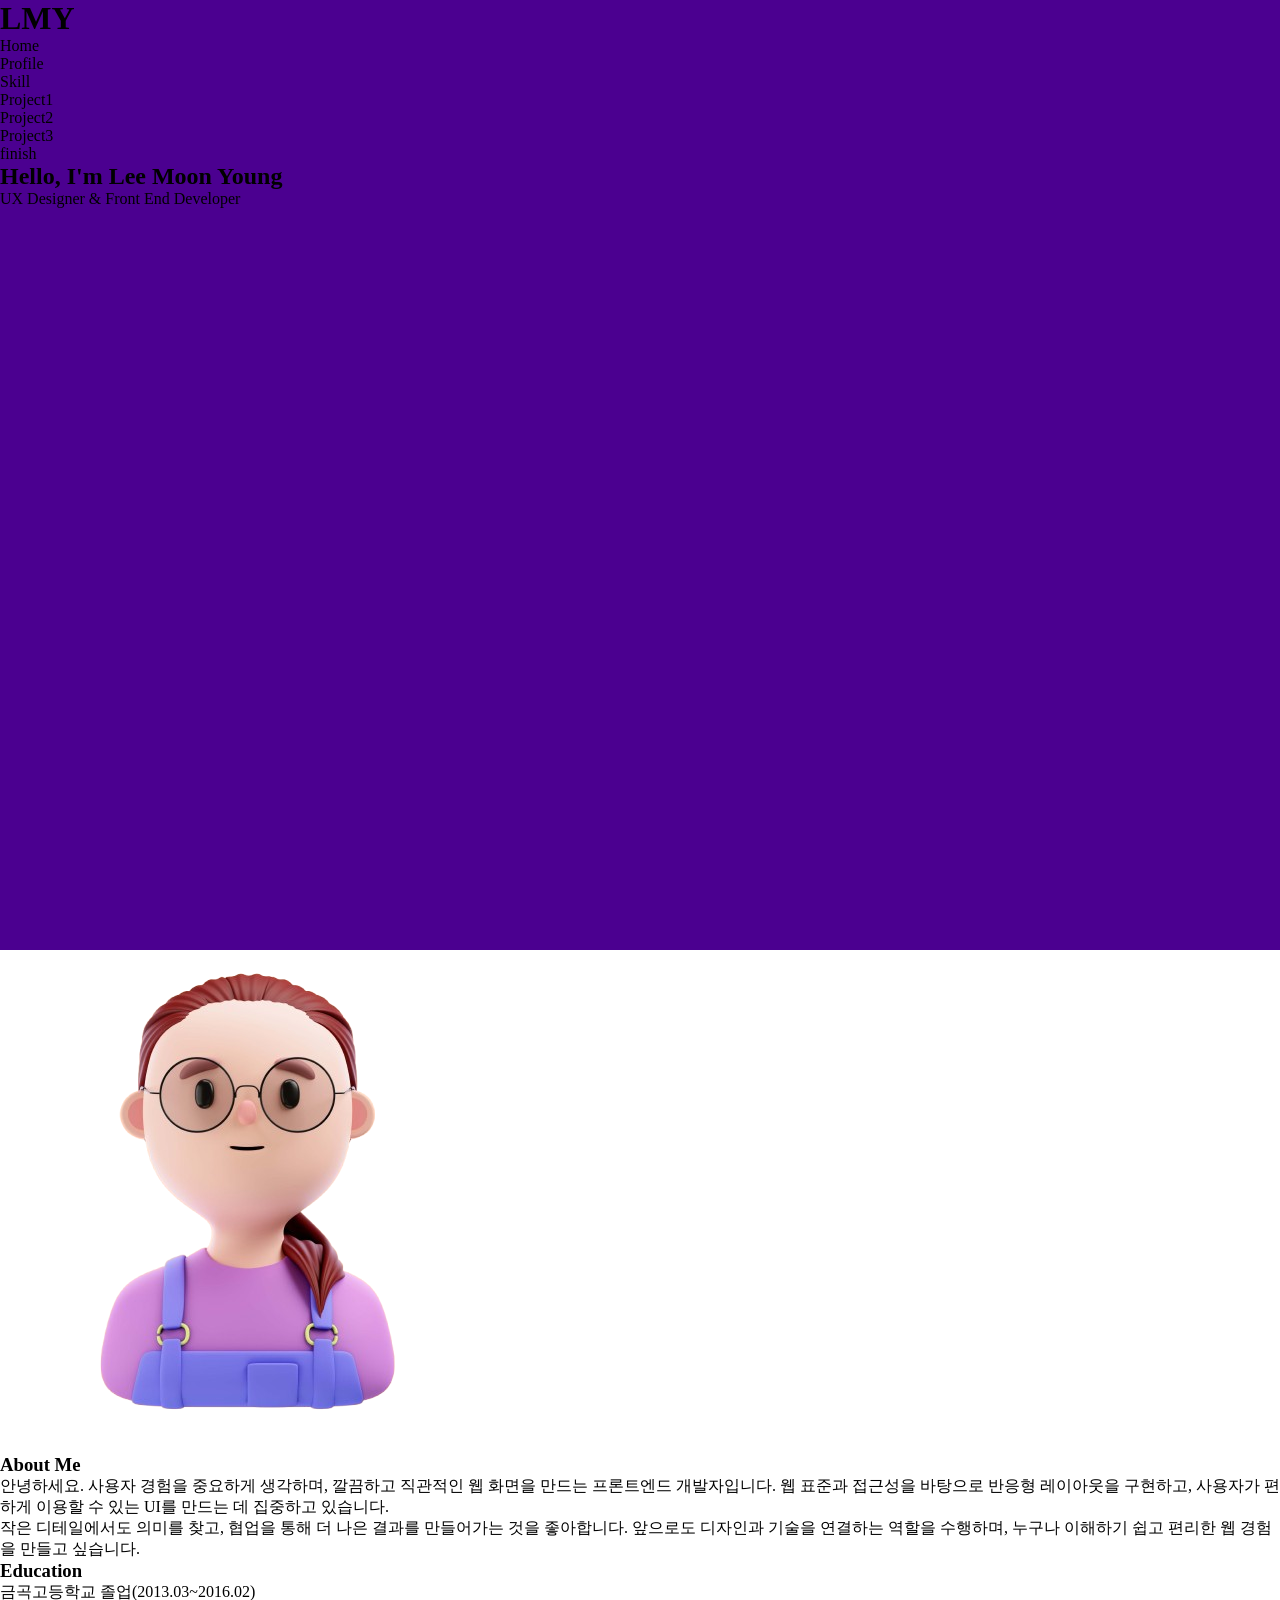
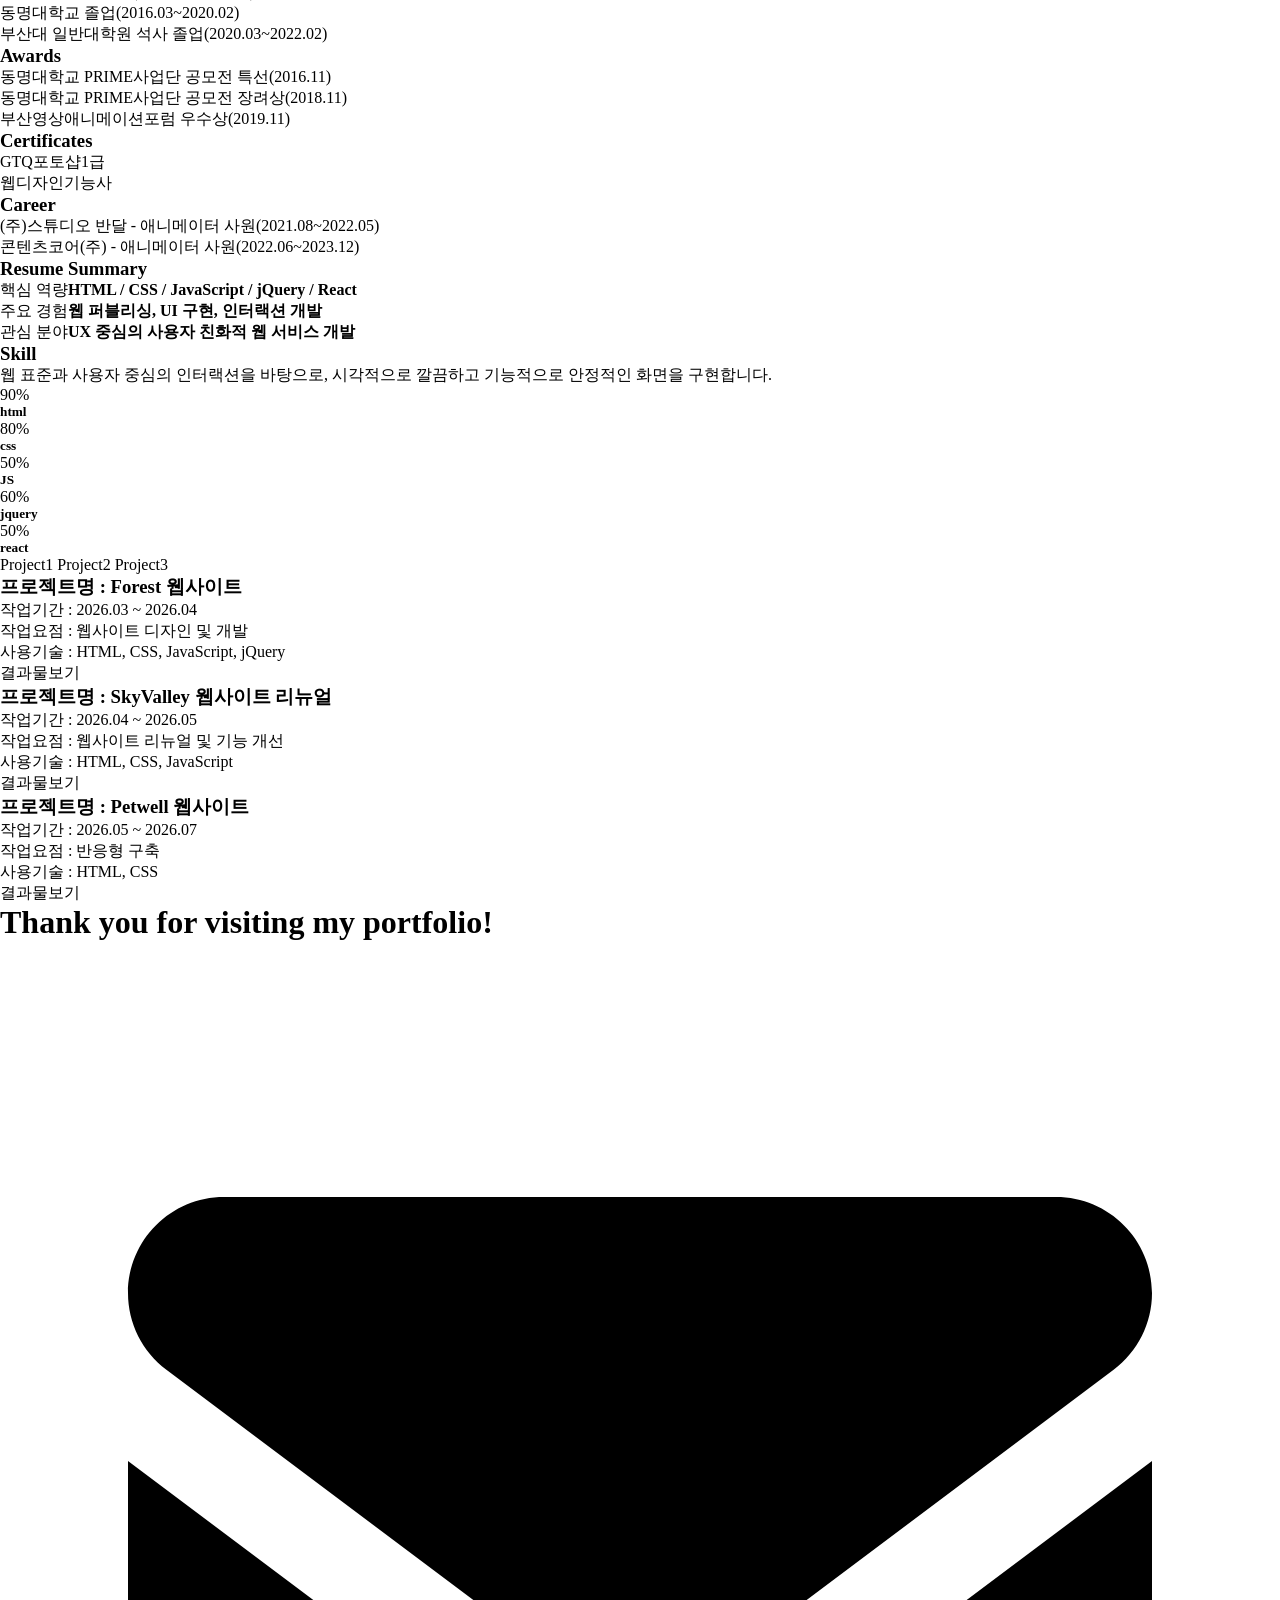
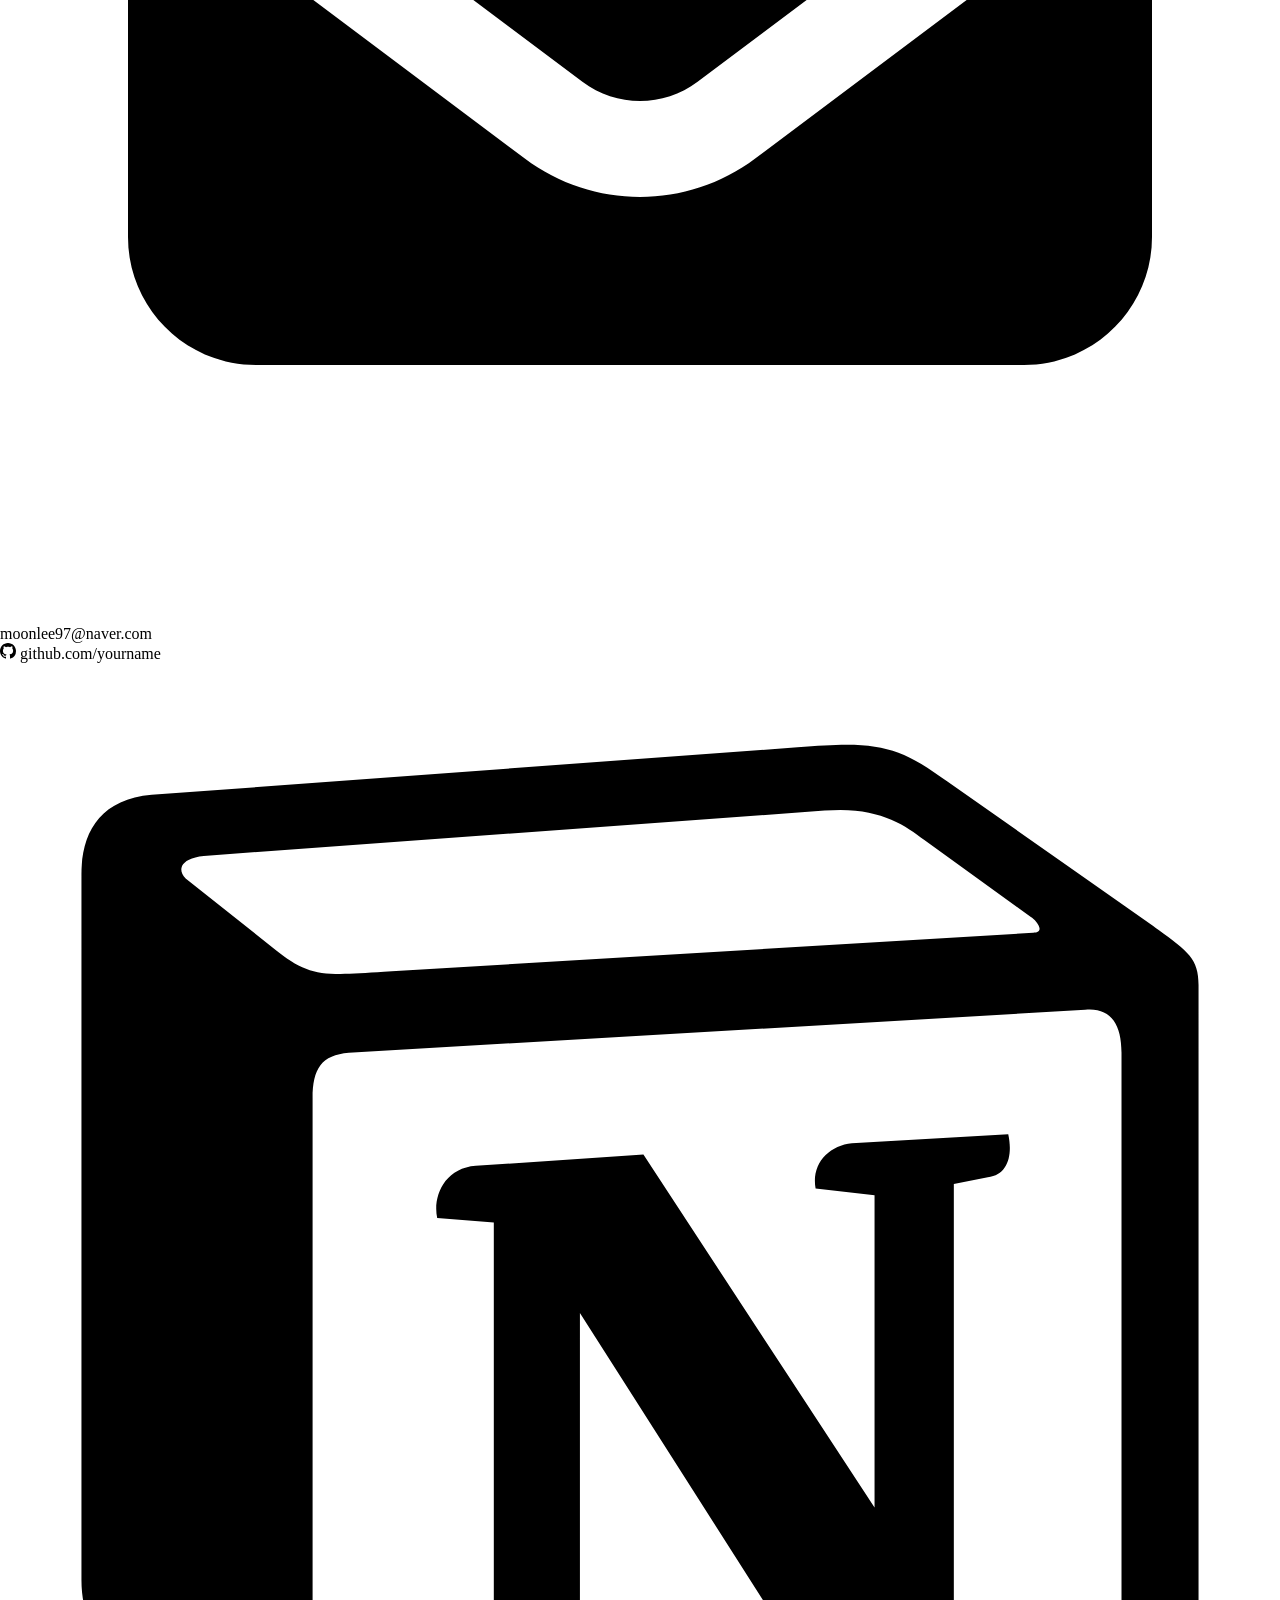
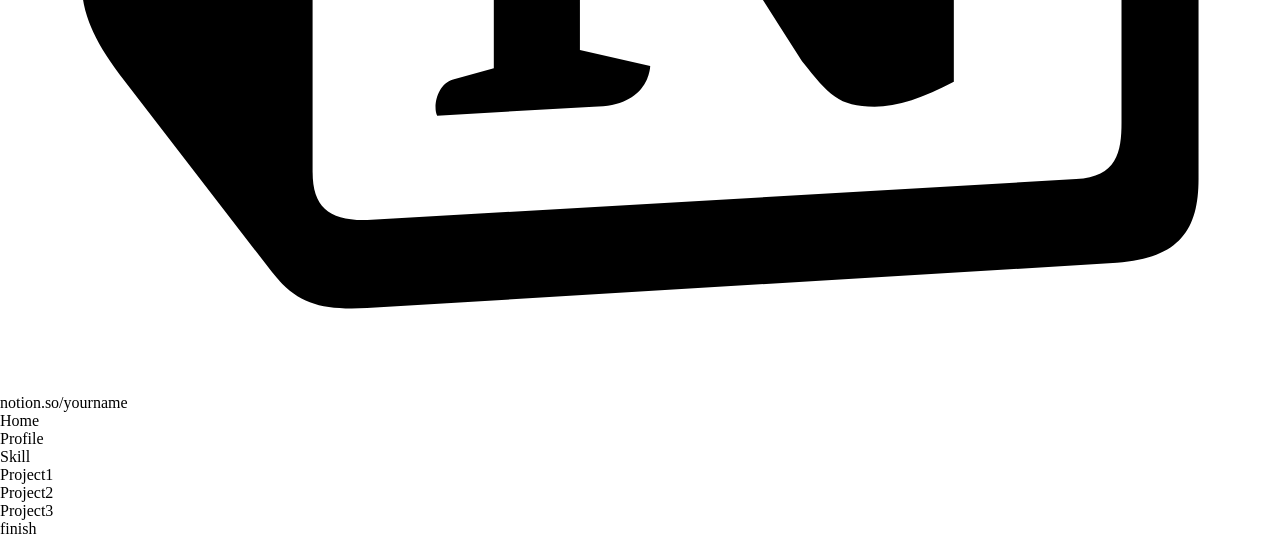
==== commit c8b46935: "link added" ====
--- a/index.html
+++ b/index.html
@@ -2,468 +2,346 @@
 <html lang="ko">
 <head>
     <meta charset="UTF-8">
+    <meta http-equiv="X-UA-Compatible" content="IE=edge">
     <meta name="viewport" content="width=device-width, initial-scale=1.0">
-    <title>Petwell</title>
+    <title>Resume</title>
     <link rel="stylesheet" href="css/reset.css">
-    <link rel="stylesheet" href="css/main.css">
     <link rel="stylesheet" href="css/style.css">
-    <link rel="stylesheet" href="media/main_media.css">
-    <link rel="stylesheet" href="media/style_media_480.css">
-    <link rel="stylesheet" href="media/style_media_768.css">
-    <link rel="stylesheet" href="media/style_media_1024.css">
-    <link rel="stylesheet" href="media/style_media_1280.css">
+    <script src="js/jquery.js"></script>
+    <script>
+        $(function(){
+            var menu = $('.nav > li');
+            var contents = $('#wrap > div');  
+
+            $('.nav> li').click(function(event){
+                event.preventDefault();
+                
+                var tg = $(this);
+                var i = tg.index();
+                
+                var section = $('#wrap > div').eq(i);
+                var tt = section.offset().top;
+                
+                $('html, body').stop().animate({scrollTop:tt});
+            });
+            //메뉴에 addclass를 적용
+            // $(window).scroll(function(){
+            //     var sct = $(window).scrollTop();
+                
+            //     $('#wrap > div').each(function(){
+            //         var tg = $(this);
+            //         var i = tg.index();
+            //         if(tg.offset().top <= sct){
+            //             $('.nav > li').removeClass('on');
+            //             $('.nav > li').eq(i).addClass('on');
+            //     }
+            // });
+            // $(window).scroll(function(){
+            // var sct = $(window).scrollTop();
+            
+            // contents.each(function(){
+            //     var tg = $(this);
+            //     var i = tg.index();
+            //     if(tg.offset().top <= sct){
+            //         menu.removeClass('on');
+            //         menu.eq(i).addClass('on');
+            //     }
+            // });
+        });
+    </script>
 </head>
 <body>
     <div id="wrap">
-        <div id="header">
-            <div class="header_in">
-                <div class="logo">
-                    <a href="./index.html"><img src="images/logo.png" alt=""></a>
-                </div>
-                <div class="nav">
-                    <ul class="nav_li">
-                        <li>
-                            <a href="./about.html">소개</a>
-                            <ul class="submenu">
-                                <li><a href="./about.html">회사소개</a></li>
-                                <li><a href="">브랜드스토리</a></li>
-                            </ul>
-                        </li>
-                        <li>
-                            <a href="./new.html">신상품</a>
-                            <ul class="submenu">
-                                <li><a href="./new.html">전체상품</a></li>
-                                <li><a href="">시즌상품</a></li>
-                            </ul>
-                        </li>
-                        <li>
-                            <a href="./dog.html">강아지</a>
-                            <ul class="submenu">
-                                <li><a href="./dog.html">사료·간식·영양</a></li>
-                                <li><a href="">산책용품</a></li>
-                                <li><a href="">장난감</a></li>
-                                <li><a href="">미용·패션</a></li>
-                                <li><a href="">위생용품</a></li>
-                                <li><a href="">리빙·이동용품</a></li>
-                                <li><a href="">기타 용품</a></li>
-                            </ul>
-                        </li>
-                        <li>
-                            <a href="./cat.html">고양이</a>
-                            <ul class="submenu">
-                                <li><a href="./cat.html">사료·간식·영양</a></li>
-                                <li><a href="">캣타워·캣휠</a></li>
-                                <li><a href="">장난감</a></li>
-                                <li><a href="">미용·패션</a></li>
-                                <li><a href="">위생용품</a></li>
-                                <li><a href="">리빙·이동용품</a></li>
-                                <li><a href="">기타 용품</a></li>
-                            </ul>
-                        </li>
-                        <li>
-                            <a href="./pet.html">소동물</a>
-                            <ul class="submenu">
-                                <li><a href="./pet.html">앵무새</a></li>
-                                <li><a href="">햄스터</a></li>
-                                <li><a href="">토끼</a></li>
-                                <li><a href="">물고기</a></li>
-                                <li><a href="">기타 동물</a></li>
-                            </ul>
-                        </li>
-                        <li>
-                            <a href="./notice.html">커뮤니티</a>
-                            <ul class="submenu">
-                                <li><a href="./notice.html">공지사항</a></li>
-                                <li><a href="">FAQ</a></li>
-                                <li><a href="">문의하기</a></li>
-                                <li><a href="">멤버십</a></li>
-                                <li><a href="">리뷰블로그</a></li>
-                            </ul>
-                        </li>
+        <!-- 메인 -->
+        <div id="main">
+            <div class="in_main">
+              <div class="header">
+                 <h1 class="logo">LMY</h1>
+                 <ul class="nav">
+                     <li><a href="#main">Home</a></li>
+                     <li><a href="#profile">Profile</a></li>
+                     <li><a href="#skill">Skill</a></li>
+                     <li><a href="#project_1">Project1</a></li>
+                     <li><a href="#project_2">Project2</a></li>
+                     <li><a href="#project_3">Project3</a></li>
+                     <!-- <li><a href="#">Project4</a></li> -->
+                     <li><a href="#end">finish</a></li>
+                  </ul>
+              </div> 
+                <h2>
+                    Hello, I'm Lee Moon Young
+                </h2>
+                <p>UX Designer & Front End Developer</p>
+            </div>
+        </div>
+        <!-- 소개 -->
+        <div id="profile">
+            <div class="in_profile">
+                <div class="profile_wrap">
+                    <div class="profile_intro">
+                        <div class="profile_image">
+                            <img src="images/avatar.png" alt="프로필 이미지">
+                        </div>
+                        <div class="profile_text">
+                            <h3>About Me</h3>
+                            <p>
+                                안녕하세요. 사용자 경험을 중요하게 생각하며, 깔끔하고 직관적인 웹 화면을 만드는 프론트엔드 개발자입니다.
+                                웹 표준과 접근성을 바탕으로 반응형 레이아웃을 구현하고, 사용자가 편하게 이용할 수 있는 UI를 만드는 데 집중하고 있습니다.
+                            </p>
+                            <p>
+                                작은 디테일에서도 의미를 찾고, 협업을 통해 더 나은 결과를 만들어가는 것을 좋아합니다.
+                                앞으로도 디자인과 기술을 연결하는 역할을 수행하며, 누구나 이해하기 쉽고 편리한 웹 경험을 만들고 싶습니다.
+                            </p>
+                        </div>
+                    </div>
+                    <div class="profile_details">
+                        <div class="detail_box">
+                            <h3>Education</h3>
+                            <p>금곡고등학교 졸업(2013.03~2016.02)</p>
+                            <p>동명대학교 졸업(2016.03~2020.02)</p>
+                            <p>부산대 일반대학원 석사 졸업(2020.03~2022.02)</p>
+                        </div>
+                        <div class="detail_box">
+                            <h3>Awards</h3>
+                            <p>동명대학교 PRIME사업단 공모전 특선(2016.11)</p>
+                            <p>동명대학교 PRIME사업단 공모전 장려상(2018.11)</p>
+                            <p>부산영상애니메이션포럼 우수상(2019.11)</p>
+                        </div>
+                        <div class="detail_box">
+                            <h3>Certificates</h3>
+                            <p>GTQ포토샵1급</p>
+                            <p>웹디자인기능사</p>
+                        </div>
+                        <div class="detail_box">
+                            <h3>Career</h3>
+                            <p>(주)스튜디오 반달 - 애니메이터 사원(2021.08~2022.05)</p>
+                            <p>콘텐츠코어(주) - 애니메이터 사원(2022.06~2023.12)</p>
+                        </div>
+                    </div>
+                </div>
+            </div>
+        </div>
+        <!-- 스킬 -->
+        <div id="skill">  
+            <div class="in_skill">
+                <div class="profile_summary">
+                    <h3>Resume Summary</h3>
+                    <ul>
+                        <li><span>핵심 역량</span><strong>HTML / CSS / JavaScript / jQuery / React</strong></li>
+                        <li><span>주요 경험</span><strong>웹 퍼블리싱, UI 구현, 인터랙션 개발</strong></li>
+                        <li><span>관심 분야</span><strong>UX 중심의 사용자 친화적 웹 서비스 개발</strong></li>
                     </ul>
                 </div>
-                <div class="h_icon">
-                    <ul class="h_icon_li">
-                        <li><img src="images/h_icon1.png" alt=""></li>
-                        <li><img src="images/h_icon2.png" alt=""></li>
-                        <li><img src="images/h_icon3.png" alt=""></li>
+                <div class="skill_panel">
+                    <div class="skill_header">
+                        <h3>Skill</h3>
+                        <p>웹 표준과 사용자 중심의 인터랙션을 바탕으로, 시각적으로 깔끔하고 기능적으로 안정적인 화면을 구현합니다.</p>
+                    </div>
+                    <ul class="skill_list">
+                        <li>
+                            <div>
+                                <div class="in_box in_box01">90%</div>
+                            </div>
+                            <h5>html</h5>
+                        </li>
+                        <li>
+                            <div>
+                                <div class="in_box in_box02">80%</div>
+                            </div>
+                            <h5>css</h5>
+                        </li>
+                        <li>
+                            <div>
+                                <div class="in_box in_box03">50%</div>
+                            </div>
+                            <h5>JS</h5>
+                        </li>
+                        <li>
+                            <div>
+                                <div class="in_box in_box04">60%</div>
+                            </div>
+                            <h5>jquery</h5>
+                        </li>
+                        <li>
+                            <div>
+                                <div class="in_box in_box05">50%</div>
+                            </div>
+                            <h5>react</h5>
+                        </li>
                     </ul>
                 </div>
-            </div>
-        </div>
-        <div id="main">
-            <div class="slider" id="mainSlider">
-                <div class="slides">
-                    <div class="slide active">
-                        <img src="images/slide1.png" alt="메인 이미지 1">
-                    </div>
-                    <div class="slide">
-                        <img src="images/slide2.png" alt="메인 이미지 2">
-                    </div>
-                    <div class="slide">
-                        <img src="images/slide3.png" alt="메인 이미지 3">
-                    </div>
-                </div>
-                <button class="slider-btn prev" aria-label="이전 슬라이드">‹</button>
-                <button class="slider-btn next" aria-label="다음 슬라이드">›</button>
-                <div class="dots"></div>
-            </div>
-        </div>
-        <div id="contents">
-            <!-- content1 -->
-            <div class="icon_nav">
-                <div class="icon_nav_in">
-                    <div class="icon_nav_btn">
-                        <a class="on" href="">강아지</a>
-                        <a href="">고양이</a>
-                    </div>
-                    <div class="icon_nav_ul">
-                        <!-- top -->
-                        <ul class="icon_nav_li">
-                            <li class="li_box">
-                                <div class="li_box_icon"></div>
-                                <h4>사료</h4>
-                            </li>
-                            <li class="li_box">
-                                <div class="li_box_icon"></div>
-                                <h4>간식</h4>
-                            </li>
-                            <li class="li_box">
-                                <div class="li_box_icon"></div>
-                                <h4>영양</h4>
-                            </li>
-                            <li class="li_box">
-                                <div class="li_box_icon"></div>
-                                <h4>산책용품</h4>
-                            </li>
-                        </ul>
-                        <!-- bottom -->
-                        <ul class="icon_nav_li">
-                            <li class="li_box">
-                                <div class="li_box_icon"></div>
-                                <h4>장난감</h4>
-                            </li>
-                            <li class="li_box">
-                                <div class="li_box_icon"></div>
-                                <h4>미용 · 패션</h4>
-                            </li>
-                            <li class="li_box">
-                                <div class="li_box_icon"></div>
-                                <h4>위생용품</h4>
-                            </li>
-                            <li class="li_box">
-                                <div class="li_box_icon"></div>
-                                <h4>리빙 · 이동용품</h4>
-                            </li>
-                        </ul>
-                    </div>
-                </div>
-            </div>
-            <!-- content2 -->
-            <div class="new">
-                <div class="title">
-                    <h2>신규 제품</h2>
-                </div>
-                <div class="new_prod_list">
-                    <div class="arrow">
-                        <img src="images/left_Vector.png" alt="">
-                    </div>
-                    <div class="prod_item">
-                        <div class="item_img"></div>
-                        <h5>동결 건조 간식</h5>
-                        <p class="price">20,000원</p>
-                        <p class="discount"><span>30%</span>14,000원</p>
-                    </div>
-                    <div class="prod_item">
-                        <div class="item_img"></div>
-                        <h5>냥테리어 세트</h5>
-                        <p class="price">180,000원</p>
-                        <p class="discount"><span>60%</span>120,000원</p>
-                    </div>
-                    <div class="prod_item">
-                        <div class="item_img"></div>
-                        <h5>덴탈 츄러스</h5>
-                        <p class="price">22,000원</p>
-                        <p class="discount"><span>50%</span>11,000원</p>
-                    </div>
-                    <div class="arrow">
-                        <img src="images/right_Vector.png" alt="">
-                    </div>
-                </div>
-            </div>
-            <!-- content3 -->
-            <div class="dog">
-                <div class="title">
-                    <h2>강아지 인기상품</h2>
-                </div>
-                <div class="prod_list">
-                    <div class="prod_item">
-                        <div class="item_img"></div>
-                        <h5>동결 건조 간식</h5>
-                        <p class="price">20,000원</p>
-                        <p class="discount"><span>30%</span>14,000원</p>
-                    </div>
-                    <div class="prod_item">
-                        <div class="item_img"></div>
-                        <h5>덴탈 츄러스</h5>
-                        <p class="price">22,000원</p>
-                        <p class="discount"><span>50%</span>11,000원</p>
-                    </div>
-                    <div class="prod_item">
-                        <div class="item_img"></div>
-                        <h5>노즈워크 인형</h5>
-                        <p class="price">26,000원</p>
-                        <p class="discount"><span>50%</span>13,000원</p>
-                    </div>
-                    <div class="prod_item">
-                        <div class="item_img"></div>
-                        <h5>강아지 도그푸드 사료</h5>
-                        <p class="price">35,000원</p>
-                        <p class="discount"><span>70%</span>15,000원</p>
-                    </div>
-                </div>
-            </div>
-            <!-- content4 -->
-            <div class="cat">
-                <div class="title">
-                    <h2>고양이 인기상품</h2>
-                </div>
-                <div class="prod_list">
-                    <div class="prod_item">
-                        <div class="item_img"></div>
-                        <h5>연어 습식캔</h5>
-                        <p class="price">9,000원</p>
-                        <p class="discount"><span>45%</span>5,000원</p>
-                    </div>
-                    <div class="prod_item">
-                        <div class="item_img"></div>
-                        <h5>고양이 캣푸드 사료</h5>
-                        <p class="price">35,000원</p>
-                        <p class="discount"><span>70%</span>15,000원</p>
-                    </div>
-                    <div class="prod_item">
-                        <div class="item_img"></div>
-                        <h5>치킨 츄르</h5>
-                        <p class="price">26,000원</p>
-                        <p class="discount"><span>50%</span>13,000원</p>
-                    </div>
-                    <div class="prod_item">
-                        <div class="item_img"></div>
-                        <h5>안심 스크래쳐</h5>
-                        <p class="price">45,000원</p>
-                        <p class="discount"><span>45%</span>25,000원</p>
-                    </div>
-                </div>
-            </div>
-            <!-- content5 -->
-            <div class="banner">
-                <div class="banner_in">
-                    <div class="b_left"></div>
-                    <div class="b_right">
-                        <div class="b_top"></div>
-                        <div class="b_bot"></div>
-                    </div>
-                </div>
-            </div>
-            <!-- content6 -->
-            <div class="blog">
-                <div class="title">
-                    <h2>리뷰 블로그</h2>
-                </div>
-                <div class="blog_in">
-                    <div class="blog_item">
-                        <div class="blog_img"></div>
-                        <div class="blog_m">
-                            <div class="blog_m_top">
-                                <div class="blog_m_title">
-                                    <h4>제목</h4>
-                                </div>
-                                <div class="blog_m_stars">
-                                    <ul>
-                                        <li><a href=""><img src="images/star_Vector.png" alt=""></a></li>
-                                        <li><a href=""><img src="images/star_Vector.png" alt=""></a></li>
-                                        <li><a href=""><img src="images/star_Vector.png" alt=""></a></li>
-                                        <li><a href=""><img src="images/star_Vector.png" alt=""></a></li>
-                                        <li><a href=""><img src="images/star_Vector.png" alt=""></a></li>
-                                    </ul>
-                                </div>
-                            </div>
-                            <div class="blog_m_mid">
-                                <p>내용</p>
-                            </div>
-                            <div class="blog_m_bot">
-                                <div class="blog_m_b_l">
-                                    <p>성함</p>
-                                </div>
-                                <div class="blog_m_b_r">
-                                    <p>2026-00-00</p>
-                                </div>
-                            </div>
-                        </div>
-                        <div class="blog_bot">
-                            <div class="blog_bot_img">
-                                <div></div>
-                            </div>
-                            <div class="blog_bot_right">
-                                <div class="blog_b_r_top">
-                                    <p>제품명</p>
-                                </div>
-                                <div class="blog_b_r_bot">
-                                    <p>바로가기 &gt;</p>
-                                </div>
-                            </div>
-                        </div>
-                    </div>
-                    <div class="blog_item">
-                        <div class="blog_img"></div>
-                        <div class="blog_m">
-                            <div class="blog_m_top">
-                                <div class="blog_m_title">
-                                    <h4>제목</h4>
-                                </div>
-                                <div class="blog_m_stars">
-                                    <ul>
-                                        <li><a href=""><img src="images/star_Vector.png" alt=""></a></li>
-                                        <li><a href=""><img src="images/star_Vector.png" alt=""></a></li>
-                                        <li><a href=""><img src="images/star_Vector.png" alt=""></a></li>
-                                        <li><a href=""><img src="images/star_Vector.png" alt=""></a></li>
-                                        <li><a href=""><img src="images/star_Vector.png" alt=""></a></li>
-                                    </ul>
-                                </div>
-                            </div>
-                            <div class="blog_m_mid">
-                                <p>내용</p>
-                            </div>
-                            <div class="blog_m_bot">
-                                <div class="blog_m_b_l">
-                                    <p>성함</p>
-                                </div>
-                                <div class="blog_m_b_r">
-                                    <p>2026-00-00</p>
-                                </div>
-                            </div>
-                        </div>
-                        <div class="blog_bot">
-                            <div class="blog_bot_img">
-                                <div></div>
-                            </div>
-                            <div class="blog_bot_right">
-                                <div class="blog_b_r_top">
-                                    <p>제품명</p>
-                                </div>
-                                <div class="blog_b_r_bot">
-                                    <p>바로가기 &gt;</p>
-                                </div>
-                            </div>
-                        </div>
-                    </div>
-                    <div class="blog_item">
-                        <div class="blog_img"></div>
-                        <div class="blog_m">
-                            <div class="blog_m_top">
-                                <div class="blog_m_title">
-                                    <h4>제목</h4>
-                                </div>
-                                <div class="blog_m_stars">
-                                    <ul>
-                                        <li><a href=""><img src="images/star_Vector.png" alt=""></a></li>
-                                        <li><a href=""><img src="images/star_Vector.png" alt=""></a></li>
-                                        <li><a href=""><img src="images/star_Vector.png" alt=""></a></li>
-                                        <li><a href=""><img src="images/star_Vector.png" alt=""></a></li>
-                                        <li><a href=""><img src="images/star_Vector.png" alt=""></a></li>
-                                    </ul>
-                                </div>
-                            </div>
-                            <div class="blog_m_mid">
-                                <p>내용</p>
-                            </div>
-                            <div class="blog_m_bot">
-                                <div class="blog_m_b_l">
-                                    <p>성함</p>
-                                </div>
-                                <div class="blog_m_b_r">
-                                    <p>2026-00-00</p>
-                                </div>
-                            </div>
-                        </div>
-                        <div class="blog_bot">
-                            <div class="blog_bot_img">
-                                <div></div>
-                            </div>
-                            <div class="blog_bot_right">
-                                <div class="blog_b_r_top">
-                                    <p>제품명</p>
-                                </div>
-                                <div class="blog_b_r_bot">
-                                    <p>바로가기 &gt;</p>
-                                </div>
-                            </div>
-                        </div>
-                    </div>
-                </div>
-                <p class="more"><a href="">더보기</a></p>
-            </div>
-            <!-- content7 -->
-            <div class="notice">
-                <div class="notice_in">
-                    <div class="n_movie"></div>
-                    <div class="n_list">
-                        <div class="n_title">
-                            <h4>공지사항</h4>
-                            <p><a href="">더보기</a></p>
-                        </div>
-                        <div class="n_ul">
-                            <ul>
-                                <li><a href="">배송 지연 안내</a><p>2026.04.01</p></li>
-                                <li><a href="">배송 지연 안내</a><p>2026.04.01</p></li>
-                                <li><a href="">배송 지연 안내</a><p>2026.04.01</p></li>
-                                <li><a href="">배송 지연 안내</a><p>2026.04.01</p></li>
-                            </ul>
-                        </div>
-                    </div>
-                </div>
-            </div>
-        </div>
-        <div id="footer">
-            <div class="f_header">
-                <div class="f_header_in">
-                    <div class="f_nav">
-                        <ul>
-                            <li><a href="">회사소개</a></li>
-                            <li><a href="">이용약관</a></li>
-                            <li><a href="">개인정보처리방침</a></li>
-                            <li><a href="">이용안내</a></li>
-                        </ul>
-                    </div>
-                    <div class="sns">
-                        <a href=""></a>
-                        <a href=""></a>
-                        <a href=""></a>
-                    </div>
-                </div>
-            </div>
-            <div class="f_con">
-                <div class="f_con_in">
-                    <div class="f_con_in_l">
-                        <div class="f_logo">
-                            <a href="./index.html"><img src="images/logo.png" alt=""></a>
-                            <p>대표자 : xxx<br>
-                            사업자등록번호 | 통신판매업 신고<br>
-                            전화 | 팩스 | 주소</p>
-                            <p>Copyright © 펫웰. All Rights Reserved.</p>
-                        </div>
-                    </div>
-                    <div class="f_con_in_r">
-                        <h5>051-xxx-xxxx</h5>
-                        <p>OPEN 월-금 10:00-18:00<br>
-                        LUNCH 12:00-13:00<br>
-                        CLOSE 토요일 · 일요일 · 공휴일 휴무</p>
-                    </div>
-                </div>
-            </div>
-        </div>
-</div>
-    <script src="js/slider.js"></script>
-    <script src="js/dropdown.js"></script>
+                <div class="skill_tabs">
+                    <a href="#project_1" class="skill_tab">Project1</a>
+                    <a href="#project_2" class="skill_tab">Project2</a>
+                    <a href="#project_3" class="skill_tab">Project3</a>
+                </div>
+            </div>
+            <script>
+             $(document).ready(function(){
+                var scene01Num = 1;
+
+                $(window).scroll(function(){
+                    var scrollTop = $(document).scrollTop();
+                    if(scrollTop > 1800 && scene01Num == 1) {
+                        scene01Num = 0;
+                        $('#skill .in_box01').stop().delay(0).css({top:'300px'}).animate({top:'30px'},1000);
+                        $('#skill .in_box02').stop().delay(500).css({top:'300px'}).animate({top:'60px'},1000);
+                        $('#skill .in_box03').stop().delay(1000).css({top:'300px'}).animate({top:'150px'},1000);
+                        $('#skill .in_box04').stop().delay(1500).css({top:'300px'}).animate({top:'120px'},1000);
+                        $('#skill .in_box05').stop().delay(2000).css({top:'300px'}).animate({top:'150px'},1000);
+                    }
+                    else if(scrollTop < 1500 && scene01Num == 0){
+                        scene01Num = 1;
+                        $('#skill .in_box01').stop().css({top:'270px'}).animate({top:'300px'},1000);
+                        $('#skill .in_box02').stop().css({top:'240px'}).animate({top:'300px'},1000); 
+                        $('#skill .in_box03').stop().css({top:'150px'}).animate({top:'300px'},1000);
+                        $('#skill .in_box04').stop().css({top:'180px'}).animate({top:'300px'},1000);
+                        $('#skill .in_box05').stop().css({top:'150px'}).animate({top:'300px'},1000);
+                    }
+                });
+             });
+
+            </script>
+        </div>
+        <!-- 프로젝트 -->
+        <div id="project_1">
+            <div class="in_project">
+               <ul class="list">
+                   <li class="output">
+                       <div class="device-preview">
+                           <div class="monitor">
+                               <div class="project-screen"></div>
+                           </div>
+                           <div class="phone">
+                               <div class="project-screen phone-screen"></div>
+                           </div>
+                       </div>
+                   </li>
+                   <li class="account">
+                       <div class="in_account">
+                            <h3>프로젝트명 : Forest 웹사이트</h3>
+                            <p>작업기간 : 2026.03 ~ 2026.04</p>
+                            <p>작업요점 : 웹사이트 디자인 및 개발</p>
+                            <p>사용기술 : HTML, CSS, JavaScript, jQuery</p>
+                            <a href="https://lunardal.github.io/forest/">결과물보기</a>
+                        </div>
+                   </li>
+               </ul>
+            </div>
+        </div>
+        <div id="project_2">
+            <div class="in_project">
+                <ul class="list">
+                    <li class="output">
+                        <div class="device-preview">
+                            <div class="monitor">
+                                <div class="project-screen"></div>
+                            </div>
+                            <div class="phone">
+                                <div class="project-screen phone-screen"></div>
+                            </div>
+                        </div>
+                    </li>
+                    <li class="account">
+                        <div class="in_account">
+                            <h3>프로젝트명 : SkyValley 웹사이트 리뉴얼</h3>
+                            <p>작업기간 : 2026.04 ~ 2026.05</p>
+                            <p>작업요점 : 웹사이트 리뉴얼 및 기능 개선</p>
+                            <p>사용기술 : HTML, CSS, JavaScript</p>
+                            <a href="https://lunardal.github.io/SkyValley/">결과물보기</a>
+                        </div>
+                    </li>
+                </ul>
+            </div>
+        </div>
+        <div id="project_3">
+            <div class="in_project">
+                <ul class="list">
+                    <li class="output">
+                        <div class="device-preview">
+                            <div class="monitor">
+                                <div class="project-screen"></div>
+                            </div>
+                            <div class="phone">
+                                <div class="project-screen phone-screen"></div>
+                            </div>
+                        </div>
+                    </li>
+                    <li class="account">
+                        <div class="in_account">
+                            <h3>프로젝트명 : Petwell 웹사이트</h3>
+                            <p>작업기간 : 2026.05 ~ 2026.07</p>
+                            <p>작업요점 : 반응형 구축</p>
+                            <p>사용기술 : HTML, CSS</p>
+                            <a href="https://lunardal.github.io/petwell/">결과물보기</a>
+                        </div>
+                    </li>
+                </ul>
+            </div>
+        </div>
+        <!-- <div id="project_4">
+            <div class="in_project">
+                <ul class="list">
+                    <li class="output">
+                        <div><img src="../마스크 그룹 1.png" width="100%" alt=""></div>
+                    </li>
+                    <li class="account">
+                        <h3>프로젝트명</h3>
+                        <p>작업기간</p>
+                        <p>작업요점</p>
+                        <p>사용기술</p>
+                        <a href="">코드보기</a>
+                        <a href="">결과물보기</a>
+                    </li>
+                </ul>
+            </div>
+        </div> -->
+        <!-- 마무리 -->
+        <div id="end">
+            <div class="in_end">
+                <div class="end_wrap">
+                    <h1>Thank you for visiting my portfolio!</h1>
+                    <ul class="contact_list">
+                        <li>
+                            <span class="contact_icon"><img src="images/envelope-solid-full.svg" alt=""></span>
+                            <a href="mailto:moonlee97@naver.com">moonlee97@naver.com</a>
+                        </li>
+                        <li>
+                            <span class="contact_icon"><img src="images/github.svg" alt=""></span>
+                            <a href="https://github.com/LunarDal" target="_blank" rel="noreferrer">github.com/yourname</a>
+                        </li>
+                        <li>
+                            <span class="contact_icon"><img src="images/Notion.svg" alt=""></span>
+                            <a href="https://app.notion.com/p/WELCOME-TO-MY-NOTION-266403b7764280f7b077df4ee31ae3bd?source=copy_link" target="_blank" rel="noreferrer">notion.so/yourname</a>
+                        </li>
+                    </ul>
+                </div>
+            </div>
+        </div>
+    </div>
+     <!-- 퀵메뉴 -->
+     <div id="q_mn">
+        <ul class="nav">
+            <li><a href="#">Home</a></li>
+            <li><a href="#">Profile</a></li>
+            <li><a href="#">Skill</a></li>
+            <li><a href="#">Project1</a></li>
+            <li><a href="#">Project2</a></li>
+            <li><a href="#">Project3</a></li>
+            <!-- <li><a href="#">Project4</a></li> -->
+            <li><a href="#">finish</a></li>
+        </ul>
+    </div>
+    <script>
+        $(function(){
+            $(window).scroll(
+            function(){
+            var	windowTop =$(window).scrollTop()+300;
+            $("#q_mn").stop().animate({top:windowTop+"px" },500);
+            //$("#q_mn").stop().animate({속성:"속성값", 속성:"속성값" },1000);	
+                }
+            );
+        });
+    </script>    
 </body>
-</html>+</html>
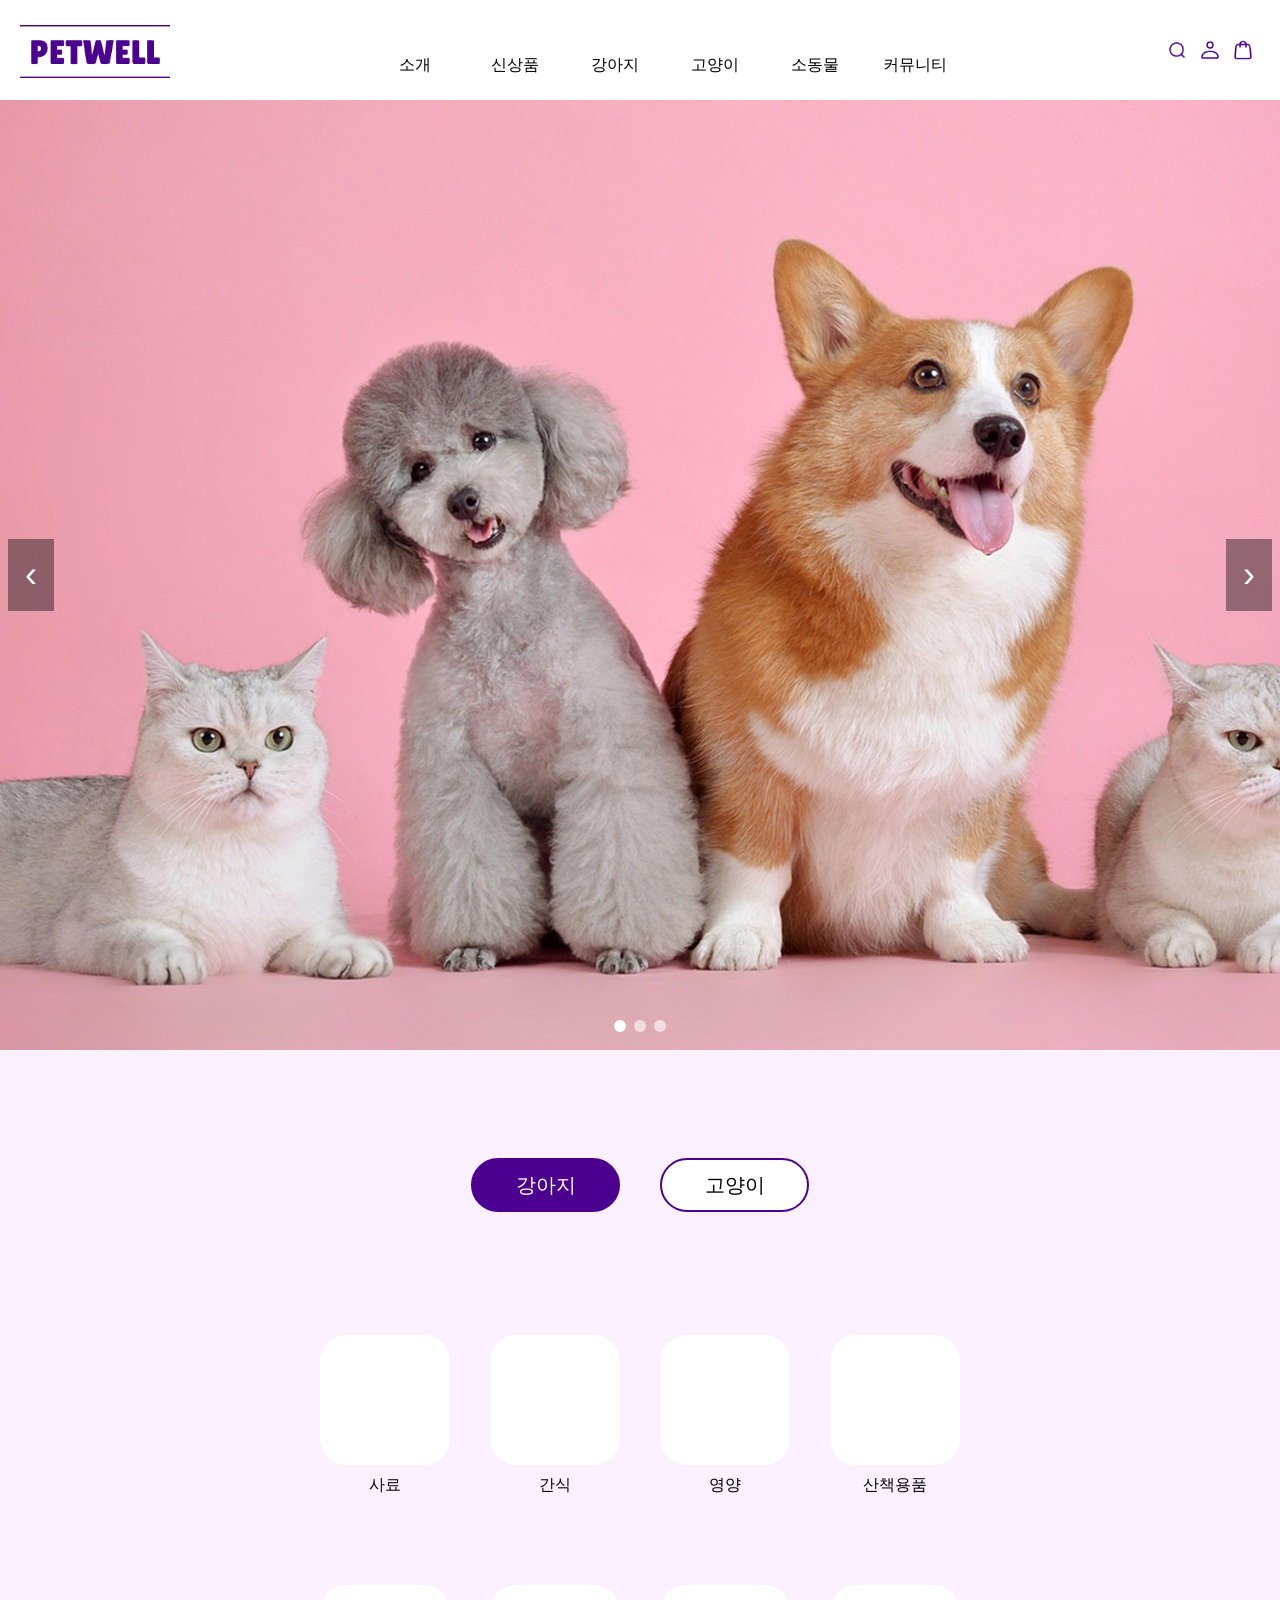
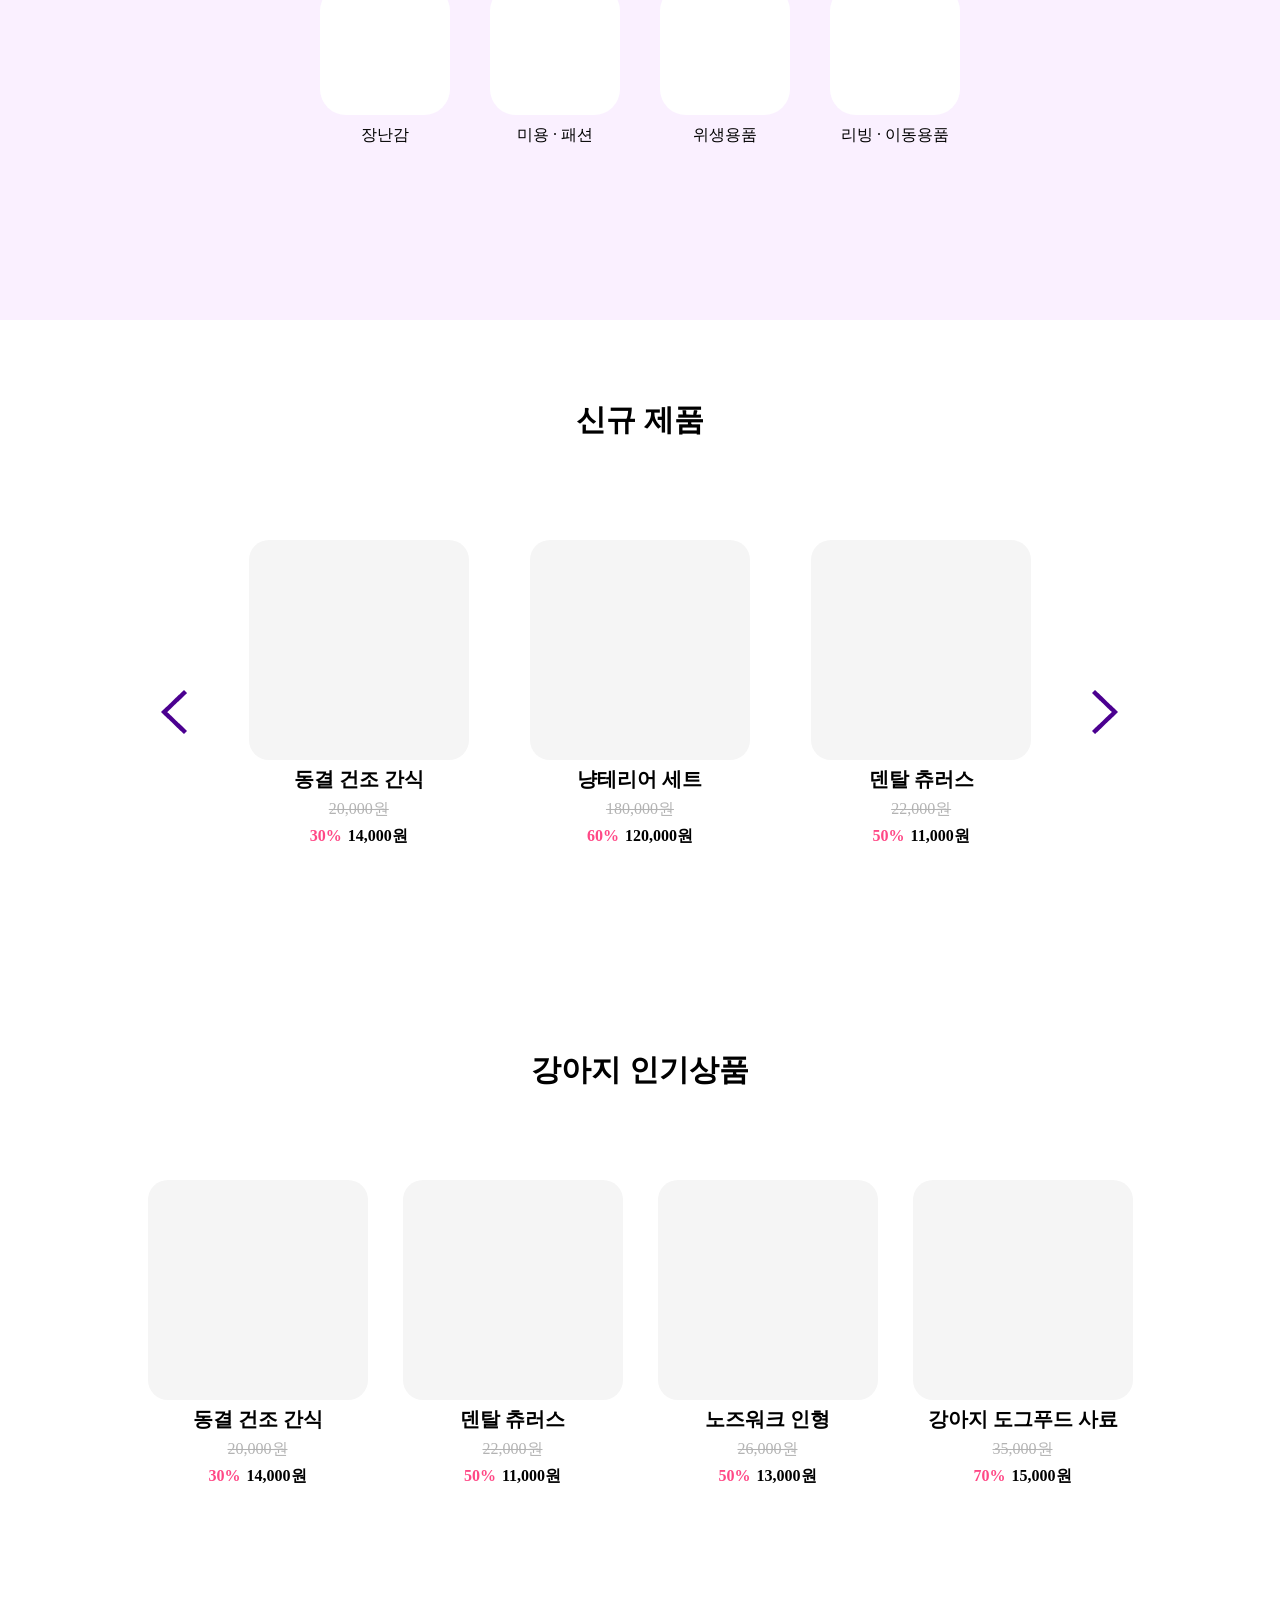
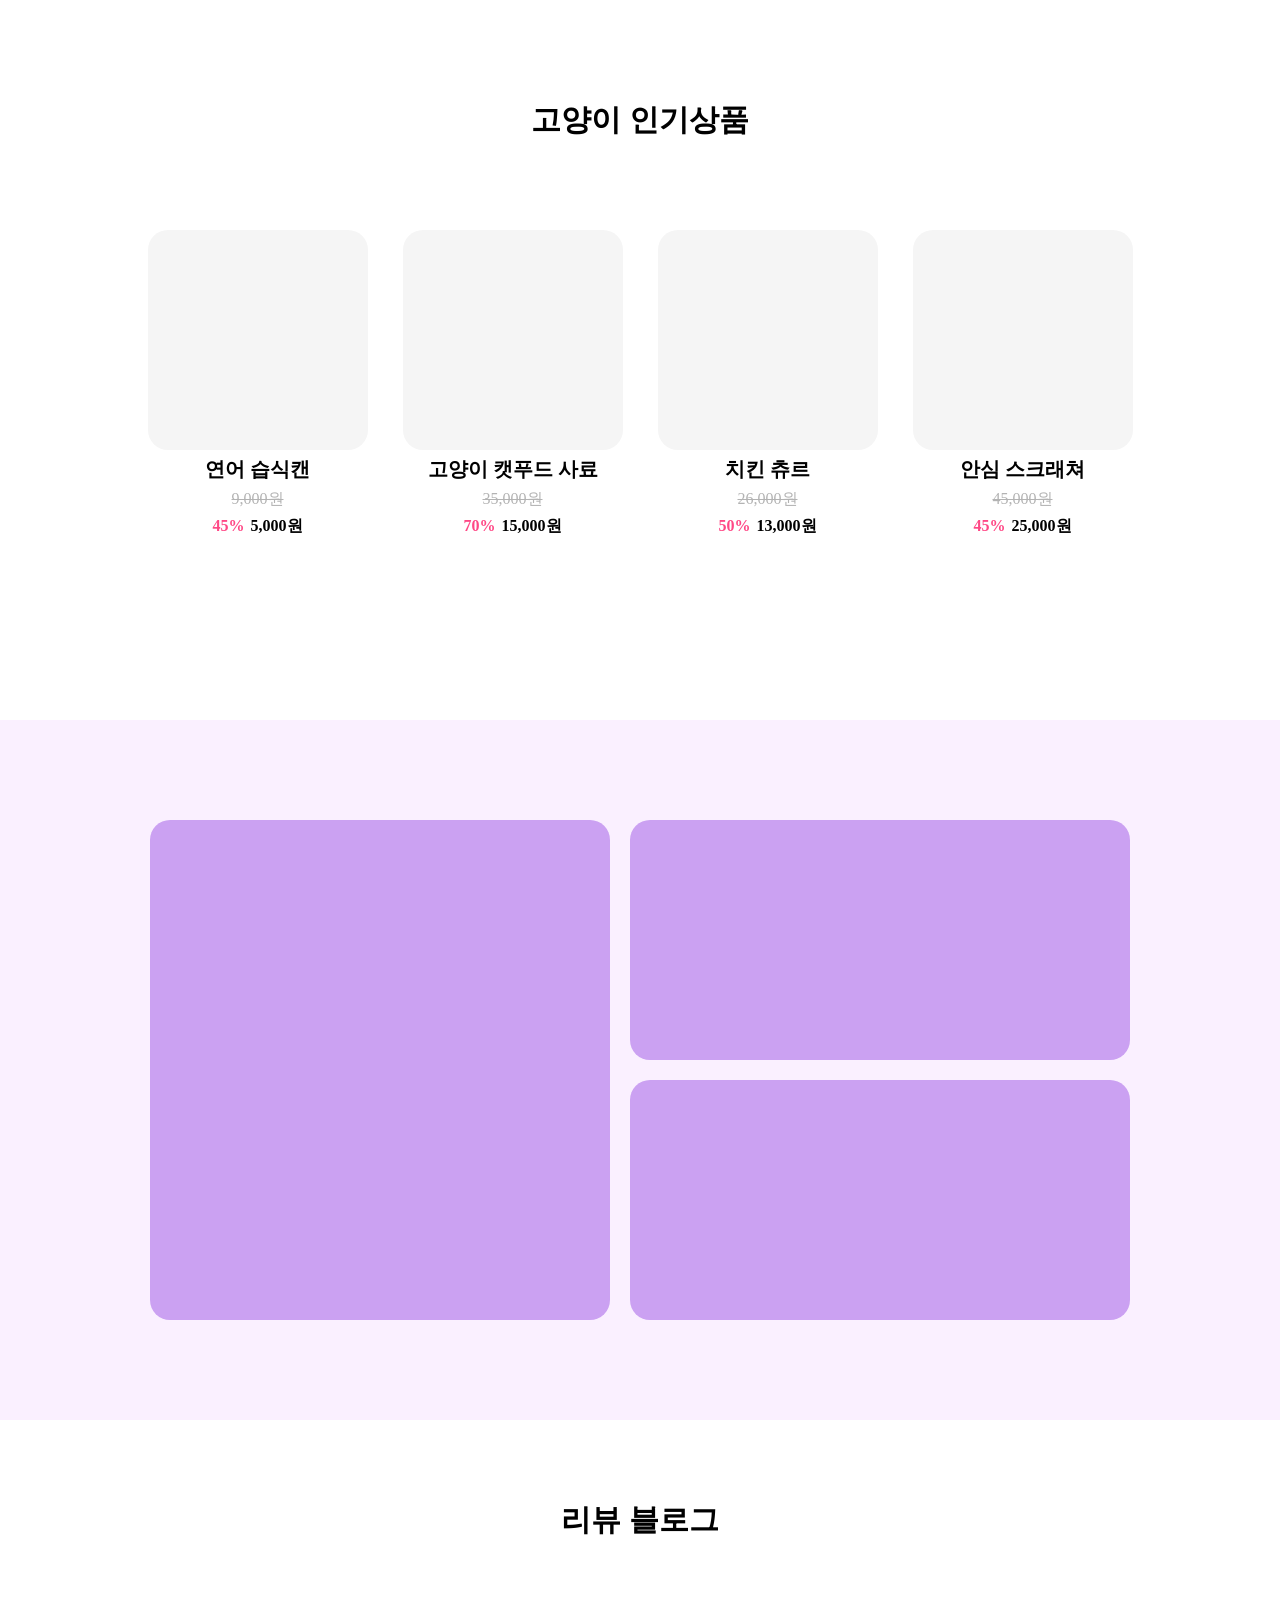
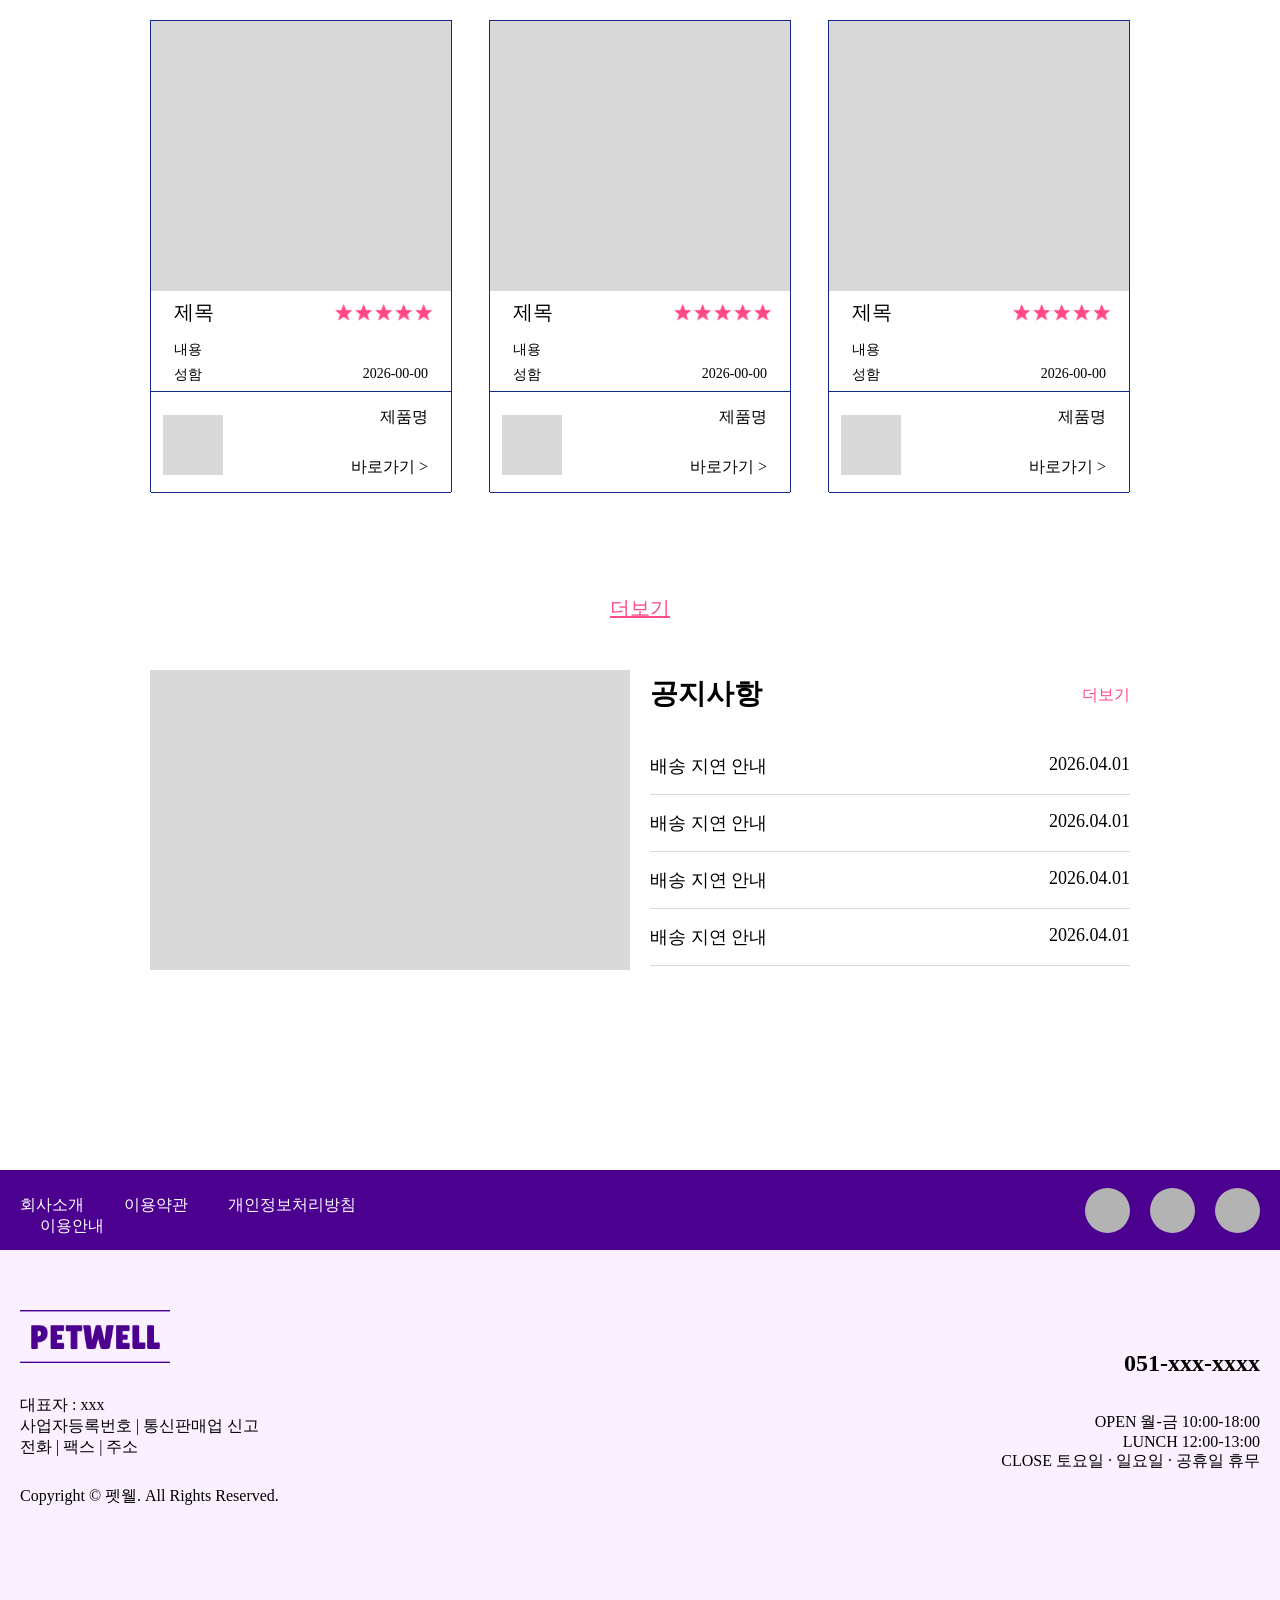
==== commit 9152b2bf: "파일 수정" ====
--- a/index.html
+++ b/index.html
@@ -2,346 +2,468 @@
 <html lang="ko">
 <head>
     <meta charset="UTF-8">
-    <meta http-equiv="X-UA-Compatible" content="IE=edge">
     <meta name="viewport" content="width=device-width, initial-scale=1.0">
-    <title>Resume</title>
+    <title>Petwell</title>
     <link rel="stylesheet" href="css/reset.css">
+    <link rel="stylesheet" href="css/main.css">
     <link rel="stylesheet" href="css/style.css">
-    <script src="js/jquery.js"></script>
-    <script>
-        $(function(){
-            var menu = $('.nav > li');
-            var contents = $('#wrap > div');  
-
-            $('.nav> li').click(function(event){
-                event.preventDefault();
-                
-                var tg = $(this);
-                var i = tg.index();
-                
-                var section = $('#wrap > div').eq(i);
-                var tt = section.offset().top;
-                
-                $('html, body').stop().animate({scrollTop:tt});
-            });
-            //메뉴에 addclass를 적용
-            // $(window).scroll(function(){
-            //     var sct = $(window).scrollTop();
-                
-            //     $('#wrap > div').each(function(){
-            //         var tg = $(this);
-            //         var i = tg.index();
-            //         if(tg.offset().top <= sct){
-            //             $('.nav > li').removeClass('on');
-            //             $('.nav > li').eq(i).addClass('on');
-            //     }
-            // });
-            // $(window).scroll(function(){
-            // var sct = $(window).scrollTop();
-            
-            // contents.each(function(){
-            //     var tg = $(this);
-            //     var i = tg.index();
-            //     if(tg.offset().top <= sct){
-            //         menu.removeClass('on');
-            //         menu.eq(i).addClass('on');
-            //     }
-            // });
-        });
-    </script>
+    <link rel="stylesheet" href="media/main_media.css">
+    <link rel="stylesheet" href="media/style_media_480.css">
+    <link rel="stylesheet" href="media/style_media_768.css">
+    <link rel="stylesheet" href="media/style_media_1024.css">
+    <link rel="stylesheet" href="media/style_media_1280.css">
 </head>
 <body>
     <div id="wrap">
-        <!-- 메인 -->
+        <div id="header">
+            <div class="header_in">
+                <div class="logo">
+                    <a href="./index.html"><img src="images/logo.png" alt=""></a>
+                </div>
+                <div class="nav">
+                    <ul class="nav_li">
+                        <li>
+                            <a href="./about.html">소개</a>
+                            <ul class="submenu">
+                                <li><a href="./about.html">회사소개</a></li>
+                                <li><a href="">브랜드스토리</a></li>
+                            </ul>
+                        </li>
+                        <li>
+                            <a href="./new.html">신상품</a>
+                            <ul class="submenu">
+                                <li><a href="./new.html">전체상품</a></li>
+                                <li><a href="">시즌상품</a></li>
+                            </ul>
+                        </li>
+                        <li>
+                            <a href="./dog.html">강아지</a>
+                            <ul class="submenu">
+                                <li><a href="./dog.html">사료·간식·영양</a></li>
+                                <li><a href="">산책용품</a></li>
+                                <li><a href="">장난감</a></li>
+                                <li><a href="">미용·패션</a></li>
+                                <li><a href="">위생용품</a></li>
+                                <li><a href="">리빙·이동용품</a></li>
+                                <li><a href="">기타 용품</a></li>
+                            </ul>
+                        </li>
+                        <li>
+                            <a href="./cat.html">고양이</a>
+                            <ul class="submenu">
+                                <li><a href="./cat.html">사료·간식·영양</a></li>
+                                <li><a href="">캣타워·캣휠</a></li>
+                                <li><a href="">장난감</a></li>
+                                <li><a href="">미용·패션</a></li>
+                                <li><a href="">위생용품</a></li>
+                                <li><a href="">리빙·이동용품</a></li>
+                                <li><a href="">기타 용품</a></li>
+                            </ul>
+                        </li>
+                        <li>
+                            <a href="./pet.html">소동물</a>
+                            <ul class="submenu">
+                                <li><a href="./pet.html">앵무새</a></li>
+                                <li><a href="">햄스터</a></li>
+                                <li><a href="">토끼</a></li>
+                                <li><a href="">물고기</a></li>
+                                <li><a href="">기타 동물</a></li>
+                            </ul>
+                        </li>
+                        <li>
+                            <a href="./notice.html">커뮤니티</a>
+                            <ul class="submenu">
+                                <li><a href="./notice.html">공지사항</a></li>
+                                <li><a href="">FAQ</a></li>
+                                <li><a href="">문의하기</a></li>
+                                <li><a href="">멤버십</a></li>
+                                <li><a href="">리뷰블로그</a></li>
+                            </ul>
+                        </li>
+                    </ul>
+                </div>
+                <div class="h_icon">
+                    <ul class="h_icon_li">
+                        <li><img src="images/h_icon1.png" alt=""></li>
+                        <li><img src="images/h_icon2.png" alt=""></li>
+                        <li><img src="images/h_icon3.png" alt=""></li>
+                    </ul>
+                </div>
+            </div>
+        </div>
         <div id="main">
-            <div class="in_main">
-              <div class="header">
-                 <h1 class="logo">LMY</h1>
-                 <ul class="nav">
-                     <li><a href="#main">Home</a></li>
-                     <li><a href="#profile">Profile</a></li>
-                     <li><a href="#skill">Skill</a></li>
-                     <li><a href="#project_1">Project1</a></li>
-                     <li><a href="#project_2">Project2</a></li>
-                     <li><a href="#project_3">Project3</a></li>
-                     <!-- <li><a href="#">Project4</a></li> -->
-                     <li><a href="#end">finish</a></li>
-                  </ul>
-              </div> 
-                <h2>
-                    Hello, I'm Lee Moon Young
-                </h2>
-                <p>UX Designer & Front End Developer</p>
+            <div class="slider" id="mainSlider">
+                <div class="slides">
+                    <div class="slide active">
+                        <img src="images/slide1.png" alt="메인 이미지 1">
+                    </div>
+                    <div class="slide">
+                        <img src="images/slide2.png" alt="메인 이미지 2">
+                    </div>
+                    <div class="slide">
+                        <img src="images/slide3.png" alt="메인 이미지 3">
+                    </div>
+                </div>
+                <button class="slider-btn prev" aria-label="이전 슬라이드">‹</button>
+                <button class="slider-btn next" aria-label="다음 슬라이드">›</button>
+                <div class="dots"></div>
             </div>
         </div>
-        <!-- 소개 -->
-        <div id="profile">
-            <div class="in_profile">
-                <div class="profile_wrap">
-                    <div class="profile_intro">
-                        <div class="profile_image">
-                            <img src="images/avatar.png" alt="프로필 이미지">
-                        </div>
-                        <div class="profile_text">
-                            <h3>About Me</h3>
-                            <p>
-                                안녕하세요. 사용자 경험을 중요하게 생각하며, 깔끔하고 직관적인 웹 화면을 만드는 프론트엔드 개발자입니다.
-                                웹 표준과 접근성을 바탕으로 반응형 레이아웃을 구현하고, 사용자가 편하게 이용할 수 있는 UI를 만드는 데 집중하고 있습니다.
-                            </p>
-                            <p>
-                                작은 디테일에서도 의미를 찾고, 협업을 통해 더 나은 결과를 만들어가는 것을 좋아합니다.
-                                앞으로도 디자인과 기술을 연결하는 역할을 수행하며, 누구나 이해하기 쉽고 편리한 웹 경험을 만들고 싶습니다.
-                            </p>
-                        </div>
-                    </div>
-                    <div class="profile_details">
-                        <div class="detail_box">
-                            <h3>Education</h3>
-                            <p>금곡고등학교 졸업(2013.03~2016.02)</p>
-                            <p>동명대학교 졸업(2016.03~2020.02)</p>
-                            <p>부산대 일반대학원 석사 졸업(2020.03~2022.02)</p>
-                        </div>
-                        <div class="detail_box">
-                            <h3>Awards</h3>
-                            <p>동명대학교 PRIME사업단 공모전 특선(2016.11)</p>
-                            <p>동명대학교 PRIME사업단 공모전 장려상(2018.11)</p>
-                            <p>부산영상애니메이션포럼 우수상(2019.11)</p>
-                        </div>
-                        <div class="detail_box">
-                            <h3>Certificates</h3>
-                            <p>GTQ포토샵1급</p>
-                            <p>웹디자인기능사</p>
-                        </div>
-                        <div class="detail_box">
-                            <h3>Career</h3>
-                            <p>(주)스튜디오 반달 - 애니메이터 사원(2021.08~2022.05)</p>
-                            <p>콘텐츠코어(주) - 애니메이터 사원(2022.06~2023.12)</p>
+        <div id="contents">
+            <!-- content1 -->
+            <div class="icon_nav">
+                <div class="icon_nav_in">
+                    <div class="icon_nav_btn">
+                        <a class="on" href="">강아지</a>
+                        <a href="">고양이</a>
+                    </div>
+                    <div class="icon_nav_ul">
+                        <!-- top -->
+                        <ul class="icon_nav_li">
+                            <li class="li_box">
+                                <div class="li_box_icon"></div>
+                                <h4>사료</h4>
+                            </li>
+                            <li class="li_box">
+                                <div class="li_box_icon"></div>
+                                <h4>간식</h4>
+                            </li>
+                            <li class="li_box">
+                                <div class="li_box_icon"></div>
+                                <h4>영양</h4>
+                            </li>
+                            <li class="li_box">
+                                <div class="li_box_icon"></div>
+                                <h4>산책용품</h4>
+                            </li>
+                        </ul>
+                        <!-- bottom -->
+                        <ul class="icon_nav_li">
+                            <li class="li_box">
+                                <div class="li_box_icon"></div>
+                                <h4>장난감</h4>
+                            </li>
+                            <li class="li_box">
+                                <div class="li_box_icon"></div>
+                                <h4>미용 · 패션</h4>
+                            </li>
+                            <li class="li_box">
+                                <div class="li_box_icon"></div>
+                                <h4>위생용품</h4>
+                            </li>
+                            <li class="li_box">
+                                <div class="li_box_icon"></div>
+                                <h4>리빙 · 이동용품</h4>
+                            </li>
+                        </ul>
+                    </div>
+                </div>
+            </div>
+            <!-- content2 -->
+            <div class="new">
+                <div class="title">
+                    <h2>신규 제품</h2>
+                </div>
+                <div class="new_prod_list">
+                    <div class="arrow">
+                        <img src="images/left_Vector.png" alt="">
+                    </div>
+                    <div class="prod_item">
+                        <div class="item_img"></div>
+                        <h5>동결 건조 간식</h5>
+                        <p class="price">20,000원</p>
+                        <p class="discount"><span>30%</span>14,000원</p>
+                    </div>
+                    <div class="prod_item">
+                        <div class="item_img"></div>
+                        <h5>냥테리어 세트</h5>
+                        <p class="price">180,000원</p>
+                        <p class="discount"><span>60%</span>120,000원</p>
+                    </div>
+                    <div class="prod_item">
+                        <div class="item_img"></div>
+                        <h5>덴탈 츄러스</h5>
+                        <p class="price">22,000원</p>
+                        <p class="discount"><span>50%</span>11,000원</p>
+                    </div>
+                    <div class="arrow">
+                        <img src="images/right_Vector.png" alt="">
+                    </div>
+                </div>
+            </div>
+            <!-- content3 -->
+            <div class="dog">
+                <div class="title">
+                    <h2>강아지 인기상품</h2>
+                </div>
+                <div class="prod_list">
+                    <div class="prod_item">
+                        <div class="item_img"></div>
+                        <h5>동결 건조 간식</h5>
+                        <p class="price">20,000원</p>
+                        <p class="discount"><span>30%</span>14,000원</p>
+                    </div>
+                    <div class="prod_item">
+                        <div class="item_img"></div>
+                        <h5>덴탈 츄러스</h5>
+                        <p class="price">22,000원</p>
+                        <p class="discount"><span>50%</span>11,000원</p>
+                    </div>
+                    <div class="prod_item">
+                        <div class="item_img"></div>
+                        <h5>노즈워크 인형</h5>
+                        <p class="price">26,000원</p>
+                        <p class="discount"><span>50%</span>13,000원</p>
+                    </div>
+                    <div class="prod_item">
+                        <div class="item_img"></div>
+                        <h5>강아지 도그푸드 사료</h5>
+                        <p class="price">35,000원</p>
+                        <p class="discount"><span>70%</span>15,000원</p>
+                    </div>
+                </div>
+            </div>
+            <!-- content4 -->
+            <div class="cat">
+                <div class="title">
+                    <h2>고양이 인기상품</h2>
+                </div>
+                <div class="prod_list">
+                    <div class="prod_item">
+                        <div class="item_img"></div>
+                        <h5>연어 습식캔</h5>
+                        <p class="price">9,000원</p>
+                        <p class="discount"><span>45%</span>5,000원</p>
+                    </div>
+                    <div class="prod_item">
+                        <div class="item_img"></div>
+                        <h5>고양이 캣푸드 사료</h5>
+                        <p class="price">35,000원</p>
+                        <p class="discount"><span>70%</span>15,000원</p>
+                    </div>
+                    <div class="prod_item">
+                        <div class="item_img"></div>
+                        <h5>치킨 츄르</h5>
+                        <p class="price">26,000원</p>
+                        <p class="discount"><span>50%</span>13,000원</p>
+                    </div>
+                    <div class="prod_item">
+                        <div class="item_img"></div>
+                        <h5>안심 스크래쳐</h5>
+                        <p class="price">45,000원</p>
+                        <p class="discount"><span>45%</span>25,000원</p>
+                    </div>
+                </div>
+            </div>
+            <!-- content5 -->
+            <div class="banner">
+                <div class="banner_in">
+                    <div class="b_left"></div>
+                    <div class="b_right">
+                        <div class="b_top"></div>
+                        <div class="b_bot"></div>
+                    </div>
+                </div>
+            </div>
+            <!-- content6 -->
+            <div class="blog">
+                <div class="title">
+                    <h2>리뷰 블로그</h2>
+                </div>
+                <div class="blog_in">
+                    <div class="blog_item">
+                        <div class="blog_img"></div>
+                        <div class="blog_m">
+                            <div class="blog_m_top">
+                                <div class="blog_m_title">
+                                    <h4>제목</h4>
+                                </div>
+                                <div class="blog_m_stars">
+                                    <ul>
+                                        <li><a href=""><img src="images/star_Vector.png" alt=""></a></li>
+                                        <li><a href=""><img src="images/star_Vector.png" alt=""></a></li>
+                                        <li><a href=""><img src="images/star_Vector.png" alt=""></a></li>
+                                        <li><a href=""><img src="images/star_Vector.png" alt=""></a></li>
+                                        <li><a href=""><img src="images/star_Vector.png" alt=""></a></li>
+                                    </ul>
+                                </div>
+                            </div>
+                            <div class="blog_m_mid">
+                                <p>내용</p>
+                            </div>
+                            <div class="blog_m_bot">
+                                <div class="blog_m_b_l">
+                                    <p>성함</p>
+                                </div>
+                                <div class="blog_m_b_r">
+                                    <p>2026-00-00</p>
+                                </div>
+                            </div>
+                        </div>
+                        <div class="blog_bot">
+                            <div class="blog_bot_img">
+                                <div></div>
+                            </div>
+                            <div class="blog_bot_right">
+                                <div class="blog_b_r_top">
+                                    <p>제품명</p>
+                                </div>
+                                <div class="blog_b_r_bot">
+                                    <p>바로가기 &gt;</p>
+                                </div>
+                            </div>
+                        </div>
+                    </div>
+                    <div class="blog_item">
+                        <div class="blog_img"></div>
+                        <div class="blog_m">
+                            <div class="blog_m_top">
+                                <div class="blog_m_title">
+                                    <h4>제목</h4>
+                                </div>
+                                <div class="blog_m_stars">
+                                    <ul>
+                                        <li><a href=""><img src="images/star_Vector.png" alt=""></a></li>
+                                        <li><a href=""><img src="images/star_Vector.png" alt=""></a></li>
+                                        <li><a href=""><img src="images/star_Vector.png" alt=""></a></li>
+                                        <li><a href=""><img src="images/star_Vector.png" alt=""></a></li>
+                                        <li><a href=""><img src="images/star_Vector.png" alt=""></a></li>
+                                    </ul>
+                                </div>
+                            </div>
+                            <div class="blog_m_mid">
+                                <p>내용</p>
+                            </div>
+                            <div class="blog_m_bot">
+                                <div class="blog_m_b_l">
+                                    <p>성함</p>
+                                </div>
+                                <div class="blog_m_b_r">
+                                    <p>2026-00-00</p>
+                                </div>
+                            </div>
+                        </div>
+                        <div class="blog_bot">
+                            <div class="blog_bot_img">
+                                <div></div>
+                            </div>
+                            <div class="blog_bot_right">
+                                <div class="blog_b_r_top">
+                                    <p>제품명</p>
+                                </div>
+                                <div class="blog_b_r_bot">
+                                    <p>바로가기 &gt;</p>
+                                </div>
+                            </div>
+                        </div>
+                    </div>
+                    <div class="blog_item">
+                        <div class="blog_img"></div>
+                        <div class="blog_m">
+                            <div class="blog_m_top">
+                                <div class="blog_m_title">
+                                    <h4>제목</h4>
+                                </div>
+                                <div class="blog_m_stars">
+                                    <ul>
+                                        <li><a href=""><img src="images/star_Vector.png" alt=""></a></li>
+                                        <li><a href=""><img src="images/star_Vector.png" alt=""></a></li>
+                                        <li><a href=""><img src="images/star_Vector.png" alt=""></a></li>
+                                        <li><a href=""><img src="images/star_Vector.png" alt=""></a></li>
+                                        <li><a href=""><img src="images/star_Vector.png" alt=""></a></li>
+                                    </ul>
+                                </div>
+                            </div>
+                            <div class="blog_m_mid">
+                                <p>내용</p>
+                            </div>
+                            <div class="blog_m_bot">
+                                <div class="blog_m_b_l">
+                                    <p>성함</p>
+                                </div>
+                                <div class="blog_m_b_r">
+                                    <p>2026-00-00</p>
+                                </div>
+                            </div>
+                        </div>
+                        <div class="blog_bot">
+                            <div class="blog_bot_img">
+                                <div></div>
+                            </div>
+                            <div class="blog_bot_right">
+                                <div class="blog_b_r_top">
+                                    <p>제품명</p>
+                                </div>
+                                <div class="blog_b_r_bot">
+                                    <p>바로가기 &gt;</p>
+                                </div>
+                            </div>
+                        </div>
+                    </div>
+                </div>
+                <p class="more"><a href="">더보기</a></p>
+            </div>
+            <!-- content7 -->
+            <div class="notice">
+                <div class="notice_in">
+                    <div class="n_movie"></div>
+                    <div class="n_list">
+                        <div class="n_title">
+                            <h4>공지사항</h4>
+                            <p><a href="">더보기</a></p>
+                        </div>
+                        <div class="n_ul">
+                            <ul>
+                                <li><a href="">배송 지연 안내</a><p>2026.04.01</p></li>
+                                <li><a href="">배송 지연 안내</a><p>2026.04.01</p></li>
+                                <li><a href="">배송 지연 안내</a><p>2026.04.01</p></li>
+                                <li><a href="">배송 지연 안내</a><p>2026.04.01</p></li>
+                            </ul>
                         </div>
                     </div>
                 </div>
             </div>
         </div>
-        <!-- 스킬 -->
-        <div id="skill">  
-            <div class="in_skill">
-                <div class="profile_summary">
-                    <h3>Resume Summary</h3>
-                    <ul>
-                        <li><span>핵심 역량</span><strong>HTML / CSS / JavaScript / jQuery / React</strong></li>
-                        <li><span>주요 경험</span><strong>웹 퍼블리싱, UI 구현, 인터랙션 개발</strong></li>
-                        <li><span>관심 분야</span><strong>UX 중심의 사용자 친화적 웹 서비스 개발</strong></li>
-                    </ul>
-                </div>
-                <div class="skill_panel">
-                    <div class="skill_header">
-                        <h3>Skill</h3>
-                        <p>웹 표준과 사용자 중심의 인터랙션을 바탕으로, 시각적으로 깔끔하고 기능적으로 안정적인 화면을 구현합니다.</p>
-                    </div>
-                    <ul class="skill_list">
-                        <li>
-                            <div>
-                                <div class="in_box in_box01">90%</div>
-                            </div>
-                            <h5>html</h5>
-                        </li>
-                        <li>
-                            <div>
-                                <div class="in_box in_box02">80%</div>
-                            </div>
-                            <h5>css</h5>
-                        </li>
-                        <li>
-                            <div>
-                                <div class="in_box in_box03">50%</div>
-                            </div>
-                            <h5>JS</h5>
-                        </li>
-                        <li>
-                            <div>
-                                <div class="in_box in_box04">60%</div>
-                            </div>
-                            <h5>jquery</h5>
-                        </li>
-                        <li>
-                            <div>
-                                <div class="in_box in_box05">50%</div>
-                            </div>
-                            <h5>react</h5>
-                        </li>
-                    </ul>
-                </div>
-                <div class="skill_tabs">
-                    <a href="#project_1" class="skill_tab">Project1</a>
-                    <a href="#project_2" class="skill_tab">Project2</a>
-                    <a href="#project_3" class="skill_tab">Project3</a>
-                </div>
-            </div>
-            <script>
-             $(document).ready(function(){
-                var scene01Num = 1;
-
-                $(window).scroll(function(){
-                    var scrollTop = $(document).scrollTop();
-                    if(scrollTop > 1800 && scene01Num == 1) {
-                        scene01Num = 0;
-                        $('#skill .in_box01').stop().delay(0).css({top:'300px'}).animate({top:'30px'},1000);
-                        $('#skill .in_box02').stop().delay(500).css({top:'300px'}).animate({top:'60px'},1000);
-                        $('#skill .in_box03').stop().delay(1000).css({top:'300px'}).animate({top:'150px'},1000);
-                        $('#skill .in_box04').stop().delay(1500).css({top:'300px'}).animate({top:'120px'},1000);
-                        $('#skill .in_box05').stop().delay(2000).css({top:'300px'}).animate({top:'150px'},1000);
-                    }
-                    else if(scrollTop < 1500 && scene01Num == 0){
-                        scene01Num = 1;
-                        $('#skill .in_box01').stop().css({top:'270px'}).animate({top:'300px'},1000);
-                        $('#skill .in_box02').stop().css({top:'240px'}).animate({top:'300px'},1000); 
-                        $('#skill .in_box03').stop().css({top:'150px'}).animate({top:'300px'},1000);
-                        $('#skill .in_box04').stop().css({top:'180px'}).animate({top:'300px'},1000);
-                        $('#skill .in_box05').stop().css({top:'150px'}).animate({top:'300px'},1000);
-                    }
-                });
-             });
-
-            </script>
+        <div id="footer">
+            <div class="f_header">
+                <div class="f_header_in">
+                    <div class="f_nav">
+                        <ul>
+                            <li><a href="">회사소개</a></li>
+                            <li><a href="">이용약관</a></li>
+                            <li><a href="">개인정보처리방침</a></li>
+                            <li><a href="">이용안내</a></li>
+                        </ul>
+                    </div>
+                    <div class="sns">
+                        <a href=""></a>
+                        <a href=""></a>
+                        <a href=""></a>
+                    </div>
+                </div>
+            </div>
+            <div class="f_con">
+                <div class="f_con_in">
+                    <div class="f_con_in_l">
+                        <div class="f_logo">
+                            <a href="./index.html"><img src="images/logo.png" alt=""></a>
+                            <p>대표자 : xxx<br>
+                            사업자등록번호 | 통신판매업 신고<br>
+                            전화 | 팩스 | 주소</p>
+                            <p>Copyright © 펫웰. All Rights Reserved.</p>
+                        </div>
+                    </div>
+                    <div class="f_con_in_r">
+                        <h5>051-xxx-xxxx</h5>
+                        <p>OPEN 월-금 10:00-18:00<br>
+                        LUNCH 12:00-13:00<br>
+                        CLOSE 토요일 · 일요일 · 공휴일 휴무</p>
+                    </div>
+                </div>
+            </div>
         </div>
-        <!-- 프로젝트 -->
-        <div id="project_1">
-            <div class="in_project">
-               <ul class="list">
-                   <li class="output">
-                       <div class="device-preview">
-                           <div class="monitor">
-                               <div class="project-screen"></div>
-                           </div>
-                           <div class="phone">
-                               <div class="project-screen phone-screen"></div>
-                           </div>
-                       </div>
-                   </li>
-                   <li class="account">
-                       <div class="in_account">
-                            <h3>프로젝트명 : Forest 웹사이트</h3>
-                            <p>작업기간 : 2026.03 ~ 2026.04</p>
-                            <p>작업요점 : 웹사이트 디자인 및 개발</p>
-                            <p>사용기술 : HTML, CSS, JavaScript, jQuery</p>
-                            <a href="https://lunardal.github.io/forest/">결과물보기</a>
-                        </div>
-                   </li>
-               </ul>
-            </div>
-        </div>
-        <div id="project_2">
-            <div class="in_project">
-                <ul class="list">
-                    <li class="output">
-                        <div class="device-preview">
-                            <div class="monitor">
-                                <div class="project-screen"></div>
-                            </div>
-                            <div class="phone">
-                                <div class="project-screen phone-screen"></div>
-                            </div>
-                        </div>
-                    </li>
-                    <li class="account">
-                        <div class="in_account">
-                            <h3>프로젝트명 : SkyValley 웹사이트 리뉴얼</h3>
-                            <p>작업기간 : 2026.04 ~ 2026.05</p>
-                            <p>작업요점 : 웹사이트 리뉴얼 및 기능 개선</p>
-                            <p>사용기술 : HTML, CSS, JavaScript</p>
-                            <a href="https://lunardal.github.io/SkyValley/">결과물보기</a>
-                        </div>
-                    </li>
-                </ul>
-            </div>
-        </div>
-        <div id="project_3">
-            <div class="in_project">
-                <ul class="list">
-                    <li class="output">
-                        <div class="device-preview">
-                            <div class="monitor">
-                                <div class="project-screen"></div>
-                            </div>
-                            <div class="phone">
-                                <div class="project-screen phone-screen"></div>
-                            </div>
-                        </div>
-                    </li>
-                    <li class="account">
-                        <div class="in_account">
-                            <h3>프로젝트명 : Petwell 웹사이트</h3>
-                            <p>작업기간 : 2026.05 ~ 2026.07</p>
-                            <p>작업요점 : 반응형 구축</p>
-                            <p>사용기술 : HTML, CSS</p>
-                            <a href="https://lunardal.github.io/petwell/">결과물보기</a>
-                        </div>
-                    </li>
-                </ul>
-            </div>
-        </div>
-        <!-- <div id="project_4">
-            <div class="in_project">
-                <ul class="list">
-                    <li class="output">
-                        <div><img src="../마스크 그룹 1.png" width="100%" alt=""></div>
-                    </li>
-                    <li class="account">
-                        <h3>프로젝트명</h3>
-                        <p>작업기간</p>
-                        <p>작업요점</p>
-                        <p>사용기술</p>
-                        <a href="">코드보기</a>
-                        <a href="">결과물보기</a>
-                    </li>
-                </ul>
-            </div>
-        </div> -->
-        <!-- 마무리 -->
-        <div id="end">
-            <div class="in_end">
-                <div class="end_wrap">
-                    <h1>Thank you for visiting my portfolio!</h1>
-                    <ul class="contact_list">
-                        <li>
-                            <span class="contact_icon"><img src="images/envelope-solid-full.svg" alt=""></span>
-                            <a href="mailto:moonlee97@naver.com">moonlee97@naver.com</a>
-                        </li>
-                        <li>
-                            <span class="contact_icon"><img src="images/github.svg" alt=""></span>
-                            <a href="https://github.com/LunarDal" target="_blank" rel="noreferrer">github.com/yourname</a>
-                        </li>
-                        <li>
-                            <span class="contact_icon"><img src="images/Notion.svg" alt=""></span>
-                            <a href="https://app.notion.com/p/WELCOME-TO-MY-NOTION-266403b7764280f7b077df4ee31ae3bd?source=copy_link" target="_blank" rel="noreferrer">notion.so/yourname</a>
-                        </li>
-                    </ul>
-                </div>
-            </div>
-        </div>
-    </div>
-     <!-- 퀵메뉴 -->
-     <div id="q_mn">
-        <ul class="nav">
-            <li><a href="#">Home</a></li>
-            <li><a href="#">Profile</a></li>
-            <li><a href="#">Skill</a></li>
-            <li><a href="#">Project1</a></li>
-            <li><a href="#">Project2</a></li>
-            <li><a href="#">Project3</a></li>
-            <!-- <li><a href="#">Project4</a></li> -->
-            <li><a href="#">finish</a></li>
-        </ul>
-    </div>
-    <script>
-        $(function(){
-            $(window).scroll(
-            function(){
-            var	windowTop =$(window).scrollTop()+300;
-            $("#q_mn").stop().animate({top:windowTop+"px" },500);
-            //$("#q_mn").stop().animate({속성:"속성값", 속성:"속성값" },1000);	
-                }
-            );
-        });
-    </script>    
+</div>
+    <script src="js/slider.js"></script>
+    <script src="js/dropdown.js"></script>
 </body>
-</html>
+</html>
--- a/css/main.css
+++ b/css/main.css
@@ -0,0 +1,190 @@
+/* header */
+#header {
+    width: 100%;
+    height: 150px;
+    /* background-color: pink; */
+}
+.header_in {
+    width: 1300px;
+    height: 150px;
+    /* background-color: darkorange; */
+    margin: 0 auto;
+    display: flex;
+}
+.logo {
+    width: 225px;
+    height: 150px;
+    /* background-color: crimson; */
+}
+.logo img {
+    margin-top: 40px;
+}
+.nav {
+    width: 955px;
+    height: 150px;
+    /* background-color: yellow; */
+}
+.nav .nav_li {
+    margin-top: 60px;
+    display: flex;
+    align-items: center;
+    justify-content: center;
+}
+.nav_li li {
+    width: 130px;
+    background-color: #fff;
+    text-align: center;
+    position: relative;
+}
+.nav_li a {
+    font-size: 20px;
+    font-weight: 600;
+    display: block;
+    padding: 15px 10px;
+}
+.nav_li .submenu {
+    position: absolute;
+    top: 100%;
+    left: 0;
+    width: 100%;
+    background-color: #FAF0FF;
+    border: 1px solid #e7d5f1;
+    list-style: none;
+    padding: 0;
+    margin: 0;
+    max-height: 0;
+    overflow: hidden;
+    opacity: 0;
+    transition: max-height 0.3s ease, opacity 0.3s ease;
+    z-index: 100;
+}
+.nav_li li:hover .submenu {
+    max-height: 500px;
+    opacity: 1;
+}
+.nav_li .submenu li {
+    width: 100%;
+    padding: 0;
+    background-color: #FAF0FF;
+    border-bottom: 1px solid #e7d5f1;
+}
+.nav_li .submenu li:last-child {
+    border-bottom: none;
+}
+.nav_li .submenu a {
+    font-size: 14px;
+    font-weight: 500;
+    padding: 10px;
+    color: #4B0090;
+}
+.nav_li .submenu a:hover {
+    background-color: #641ea4;
+    color: #fff;
+}
+.h_icon {
+    width: 130px;
+    height: 150px;
+    /* background-color: coral; */
+}
+.h_icon_li {
+    margin-top: 60px;
+    display: flex;
+    align-items: center;
+    justify-content: space-around;
+}
+.h_icon_li img {
+    cursor: pointer;
+}
+/* footer */
+#footer {
+    width: 100%;
+    height: 450px;
+    /* background-color: skyblue; */
+}
+.f_header {
+    width: 100%;
+    height: 90px;
+    background-color: #4B0090;
+}
+.f_header_in {
+    margin: 0 auto;
+    width: 1300px;
+    height: 90px;
+    display: flex;
+    justify-content: space-between;
+}
+.f_header_in .f_nav {
+    width: 1000px;
+    height: 90px;
+}
+.f_header_in .f_nav ul {
+    width: 510px;
+    height: 90px;
+    padding-top: 30px;
+}
+.f_header_in .f_nav ul li {
+    float: left;
+    padding: 0 20px;
+}
+.f_header_in .f_nav ul li:first-child {
+    padding-left: 0;
+}
+.f_header_in .f_nav ul li a {
+    display: block;
+    font-size: 20px;
+    color: #fff;
+}
+.f_header_in .sns {
+    display: flex;
+    width: 230px;
+    height: 90px;
+    justify-content: flex-end;
+    align-items: center;
+}
+.f_header_in .sns a {
+    width: 55px;
+    height: 55px;
+    border-radius: 50%;
+    background-color: #B3B3B3;
+    margin: 0 10px;
+}
+.f_header_in .sns a:last-child {
+    margin-right: 0;
+}
+.f_con {
+    width: 100%;
+    height: 360px;
+    background-color: #FAF0FF;
+}
+.f_con_in {
+    margin: 0 auto;
+    width: 1300px;
+    height: 360px;
+    display: flex;
+}
+.f_con_in p {
+    font-size: 16px;
+}
+.f_con_in .f_con_in_l {
+    width: 650px;
+    height: 360px;
+}
+.f_con_in .f_con_in_l img {
+    margin-top: 60px;
+}
+.f_con_in .f_con_in_l p {
+    margin-top: 30px;
+}
+.f_con_in .f_con_in_r {
+    width: 650px;
+    height: 360px;
+    text-align: right;
+}
+.f_con_in .f_con_in_r h5 {
+    font-size: 24px;
+    font-weight: 600;
+    margin-top: 100px;
+}
+.f_con_in .f_con_in_r p {
+    margin-top: 35px;
+}
--- a/media/main_media.css
+++ b/media/main_media.css
@@ -0,0 +1,413 @@
+/* 1280px 이하 */
+@media screen and (min-width: 1025px) and (max-width: 1280px) {
+  #header {
+    width: 100%;
+    height: 100px;
+  }
+  .header_in {
+    width: 100%;
+    padding: 0 20px;
+    display: flex;
+    justify-content: space-between;
+    box-sizing: border-box;
+  }
+  .logo {
+    width: 150px;
+    height: 100px;
+  }
+  .logo img {
+    margin-top: 25px;
+    width: 150px;
+  }
+  .nav {
+    width: auto;
+    flex: 1;
+  }
+  .nav .nav_li {
+    margin-top: 40px;
+    display: flex;
+    align-items: center;
+    justify-content: center;
+  }
+  .nav_li li {
+    width: 100px;
+    text-align: center;
+  }
+  .nav_li a {
+    font-size: 16px;
+    font-weight: 500;
+  }
+  .h_icon {
+    width: 100px;
+    height: 100px;
+  }
+  .h_icon_li {
+      margin-top: 40px;
+      display: flex;
+      align-items: center;
+      justify-content: space-around;
+  }
+  .h_icon_li img {
+      cursor: pointer;
+      width: 20px;
+  }
+  #footer {
+    width: 100%;
+    height: 440px;
+    /* background-color: skyblue; */
+  }
+  .f_header {
+    width: 100%;
+    height: 80px;
+    background-color: #4B0090;
+}
+  .f_header_in {
+    margin: 0 auto;
+    width: 100%;
+    height: 80px;
+    padding: 0 20px;
+    display: flex;
+    justify-content: space-between;
+    box-sizing: border-box;
+  }
+  .f_header_in .f_nav {
+    width: auto;
+    flex: 1;
+    height: 80px;
+  }
+  .f_header_in .f_nav ul {
+    width: 450px;
+    height: 80px;
+    padding-top: 25px;
+  }
+  .f_header_in .f_nav ul li {
+      float: left;
+      padding: 0 20px;
+  }
+  .f_header_in .f_nav ul li:first-child {
+      padding-left: 0;
+  }
+  .f_header_in .f_nav ul li a {
+      display: block;
+      font-size: 16px;
+      color: #fff;
+  }
+  .f_header_in .sns {
+      display: flex;
+      width: 190px;
+      height: 80px;
+      justify-content: flex-end;
+      align-items: center;
+  }
+  .f_header_in .sns a {
+      width: 45px;
+      height: 45px;
+      border-radius: 50%;
+      background-color: #B3B3B3;
+      margin: 0 10px;
+  }
+  .f_header_in .sns a:last-child {
+      margin-right: 0;
+  }
+  .f_con {
+      width: 100%;
+      height: 360px;
+      background-color: #FAF0FF;
+  }
+  .f_con_in {
+      margin: 0 auto;
+      width: 100%;
+      height: 360px;
+      display: flex;
+      padding: 0 20px;
+      position: relative;
+      box-sizing: border-box;
+  }
+  .f_con_in p {
+      font-size: 16px;
+  }
+  .f_con_in .f_con_in_l {
+      width: 50%;
+      height: 360px;
+  }
+  .f_con_in .f_con_in_l img {
+      margin-top: 60px;
+      width: 150px;
+  }
+  .f_con_in .f_con_in_l p {
+      margin-top: 28px;
+  }
+  .f_con_in .f_con_in_r {
+      width: 50%;
+      height: 360px;
+      text-align: right;
+  }
+  .f_con_in .f_con_in_r h5 {
+      font-size: 24px;
+      font-weight: 600;
+      margin-top: 100px;
+  }
+  .f_con_in .f_con_in_r p {
+      margin-top: 35px;
+  }
+}
+
+/* 1024px 이하 */
+@media screen and (min-width: 769px) and (max-width: 1024px) {
+  #header {
+    width: 100%;
+    height: 85px;
+  }
+  .header_in {
+    width: 100%;
+    padding: 0 16px;
+    box-sizing: border-box;
+  }
+  .logo {
+    width: 150px;
+    height: 85px;
+  }
+  .logo img {
+    width: 150px;
+    margin-top: 17px;
+  }
+  .nav {
+    width: auto;
+    flex: 1;
+  }
+  .nav .nav_li {
+    margin-top: 30px;
+  }
+  .nav_li li {
+    width: 70px;
+    padding: 0 10px;
+  }
+  .nav_li a {
+    font-size: 15px;
+    font-weight: 500;
+  }
+  .h_icon {
+    width: 80px;
+    height: 85px;
+  }
+  .h_icon_li {
+    margin-top: 33px;
+  }
+  .h_icon_li img {
+    cursor: pointer;
+    width: 17px;
+  }
+  #footer {
+    width: 100%;
+    height: 380px;
+    /* background-color: skyblue; */
+  }
+  .f_header {
+    width: 100%;
+    height: 70px;
+  }
+  .f_header_in {
+    margin: 0 auto;
+    width: 100%;
+    height: 70px;
+    padding: 0 16px;
+    display: flex;
+    justify-content: space-between;
+    box-sizing: border-box;
+  }
+  .f_header_in .f_nav {
+    width: auto;
+    flex: 1;
+    height: 70px;
+  }
+  .f_header_in .f_nav ul {
+    width: 450px;
+    height: 70px;
+    padding-top: 23px;
+  }
+  .f_header_in .f_nav ul li {
+    float: left;
+    padding: 0 13px;
+  }
+  .f_header_in .f_nav ul li:first-child {
+    padding-left: 0;
+  }
+  .f_header_in .f_nav ul li a {
+    display: block;
+    font-size: 15px;
+    color: #fff;
+  }
+  .f_header_in .sns {
+    display: flex;
+    width: 190px;
+    height: 70px;
+    justify-content: flex-end;
+    align-items: center;
+  }
+  .f_header_in .sns a {
+    width: 38px;
+    height: 38px;
+    border-radius: 50%;
+    background-color: #B3B3B3;
+    margin: 0 8px;
+  }
+  .f_header_in .sns a:last-child {
+    margin-right: 0;
+  }
+  .f_con {
+    width: 100%;
+    height: 310px;
+    background-color: #FAF0FF;
+  }
+  .f_con_in {
+    margin: 0 auto;
+    width: 100%;
+    height: 310px;
+    display: flex;
+    padding: 0 20px;
+    position: relative;
+    box-sizing: border-box;
+  }
+  .f_con_in p {
+    font-size: 14px;
+  }
+  .f_con_in .f_con_in_l {
+    width: 50%;
+    height: 310px;
+  }
+  .f_con_in .f_con_in_l img {
+      margin-top: 60px;
+      width: 150px;
+  }
+  .f_con_in .f_con_in_l p {
+    margin-top: 20px;
+  }
+  .f_con_in .f_con_in_r {
+    width: 50%;
+    height: 310px;
+    text-align: right;
+  }
+  .f_con_in .f_con_in_r h5 {
+    font-size: 20px;
+    font-weight: 600;
+    margin-top: 90px;
+  }
+  .f_con_in .f_con_in_r p {
+    margin-top: 30px;
+  }
+}
+
+/* 768px 이하 */
+@media screen and (min-width: 481px) and (max-width: 768px) {
+  #header {
+    width: 100%;
+    height: 85px;
+    background-color: yellow;
+  }
+  .header_in {
+    width: 100%;
+    display: flex;
+    padding: 0 15px;
+    box-sizing: border-box;
+  }
+  .logo {
+    width: 150px;
+    height: 85px;
+  }
+  .logo img {
+    margin-top: 17px;
+    width: 150px;
+  }
+  .nav {
+    width: auto;
+    height: 85px;
+  }
+  .nav .nav_li {
+    margin-top: 33px;
+  }
+  .nav_li li {
+    width: 75px;
+    padding: 0 5px;
+  }
+  .nav_li a {
+    font-size: 14px;
+    font-weight: 500;
+  }
+  .h_icon {
+    width: 120px;
+    height: 85px;
+  }
+  .h_icon_li {
+    margin-top: 35px;
+    display: flex;
+    align-items: center;
+    justify-content: space-around;
+    /* padding: 0 5px; */
+  }
+  .h_icon_li img {
+    cursor: pointer;
+    width: 17px;
+  }
+  #footer {
+    width: 100%;
+    height: 360px;
+    /* background-color: skyblue; */
+  }
+  .f_header {
+    width: 100%;
+    height: 70px;
+  }
+  .f_header_in {
+    margin: 0 auto;
+    width: 100%;
+    height: 70px;
+    padding: 0 16px;
+    display: flex;
+    justify-content: space-between;
+    box-sizing: border-box;
+  }
+  .f_header_in .f_nav {
+    width: auto;
+    flex: 1;
+    height: 70px;
+  }
+  .f_header_in .f_nav ul {
+    width: 450px;
+    height: 70px;
+    padding-top: 23px;
+  }
+  .f_header_in .f_nav ul li {
+    float: left;
+    padding: 0 13px;
+  }
+  .f_header_in .f_nav ul li:first-child {
+    padding-left: 0;
+  }
+  .f_header_in .f_nav ul li a {
+    display: block;
+    font-size: 14px;
+    color: #fff;
+  }
+}
+
+/* 480px 이하 */
+@media screen and (max-width: 480px) {
+  #header {
+    height: 60px;
+  }
+
+  .header_in {
+    height: 60px;
+    padding: 0 10px;
+  }
+
+  .logo {
+    width: 70px;
+    height: 60px;
+  }
+
+  .h_icon {
+    width: 50px;
+    height: 60px;
+  }
+}
--- a/media/style_media_480.css
+++ b/media/style_media_480.css
@@ -0,0 +1,10 @@
+/* 480px 이하 */
+@media screen and (max-width: 480px) {
+  body {
+    font-size: 12px;
+  }
+
+  #contents {
+    padding: 0 10px;
+  }
+}
--- a/media/style_media_768.css
+++ b/media/style_media_768.css
@@ -0,0 +1,256 @@
+/* 768px 이하 */
+@media screen and (min-width: 481px) and (max-width: 768px) {
+  body {
+    font-size: 13px;
+    margin: 0;
+    padding: 0;
+  }
+  #main {
+    width: 100%;
+    height: 600px;
+  }
+  .slider-btn { 
+    width: 38px;
+    height: 58px;
+    font-size: 28px; 
+  }
+  #contents {
+    width: 100%;
+    height: auto;
+    background-color: skyblue;
+  }
+  #contents .title {
+    width: 100%;
+    height: 100px;
+  }
+  #contents .title h2 {
+    text-align: center;
+    padding-top: 50px;
+    font-size: 30px;
+  }
+  /* content1 */
+  .icon_nav {
+    width: 100%;
+    height: 1000px;
+  }
+  .icon_nav_in {
+    margin: 0 auto;
+    width: 100%;
+    height: 900px;
+    /* box-sizing: border-box; */
+  }
+  .icon_nav_btn {
+    width: 100%;
+    height: 160px;
+    gap: 30px;
+    padding-top: 10px;
+  }
+  .icon_nav_btn a {
+    width: 110px;
+    height: 35px;
+    border-radius: 30px;
+    font-size: 14px;
+    text-align: center;
+    border: 2px solid #4B0090;
+    background-color: #fff;
+  }
+  .icon_nav_ul {
+    margin: 0 auto;
+    width: 100%;
+    height: 760px;
+    display: flex;
+    flex-wrap: wrap;
+  }
+  .icon_nav_li {
+    width: 100%;
+    height: 200px;
+    /* display: flex; */
+    display: grid;
+    grid-template-columns : 120px 120px;
+    grid-template-rows : 150px 150px;
+    justify-items: center;
+    justify-content: center;
+    align-items: center;
+    gap: 40px;
+  }
+  .icon_nav_li .li_box {
+    width: 120px;
+    cursor: pointer;
+  }
+  .icon_nav_li .li_box .li_box_icon {
+    width: 120px;
+    height: 120px;
+    background-color: #fff;
+    border-radius: 26px;
+  }
+  .icon_nav_li .li_box h4 {
+    font-size: 15px;
+    font-weight: 400;
+    text-align: center;
+    margin-top: 10px;
+  }
+  /* content2 */
+  .new {
+    margin: 0 auto;
+    width: 100%;
+    height: 500px;
+    margin-top: 50px;
+    box-sizing: border-box;
+    /* background-color: cornsilk; */
+  }
+  .new_prod_list {
+    margin: 0 auto;
+    display: flex;
+    width: 100%;
+    margin-top: 60px;
+    justify-content: space-around;
+  }
+  .new_prod_list div:nth-child(4) {
+    display: none;
+  }
+  .new_prod_list .arrow {
+    padding-top: 100px;
+    cursor: pointer;
+  }
+  /* content3 */
+  .dog {
+    margin: 0 auto;
+    width: 100%;
+    height: 800px;
+    box-sizing: border-box;
+    /* background-color: cornflowerblue; */
+  }
+  .dog .prod_list {
+    margin: 0 auto;
+    width: 400px;
+    height: 700px;
+    /* background-color: #fff; */
+    display: grid;
+    grid-template-columns: 100px 100px;
+    grid-template-rows: 300px 300px;
+    justify-items: center;
+    align-items: center;
+    margin-top: 10px;
+  }
+  /* content4 */
+  .cat {
+    margin: 0 auto;
+    width: 100%;
+    height: 800px;
+    /* background-color: hotpink; */
+  }
+  .cat .prod_list {
+    margin: 0 auto;
+    width: 400px;
+    height: 700px;
+    /* background-color: #fff; */
+    display: grid;
+    grid-template-columns: 100px 100px;
+    grid-template-rows: 300px 300px;
+    justify-items: center;
+    align-items: center;
+    margin-top: 10px;
+  }
+  /* prod_list */
+  .prod_list {
+    width: 100%;
+    height: 200px;
+    /* background-color: blueviolet; */
+    display: flex;
+    justify-content: space-around;
+    margin-top: 60px;
+  }
+  .prod_item {
+    width: 180px;
+    height: 200px;
+    /* background-color: pink; */
+    cursor: pointer;
+  }
+  .prod_item .item_img {
+    width: 180px;
+    height: 180px;
+    border-radius: 20px;
+    background-color: #F5F5F5;
+  }
+  .prod_item h5 {
+    text-align: center;
+    font-size: 15px;
+    padding: 7px 0 5px 0;
+  }
+  .prod_item .price {
+    text-align: center;
+    font-size: 14px;
+    padding-bottom: 5px;
+    color: #B3B3B3;
+    text-decoration: line-through;
+  }
+  .prod_item .discount {
+    text-align: center;
+    font-size: 14px;
+    font-weight: 600;
+  }
+  .prod_item .discount span {
+    color: #FF4886;
+    padding-right: 7px;
+  }
+  /* content5 */
+  .banner {
+    margin: 0 auto;
+    width: 100%;
+    height: 610px;
+    /* background-color: aqua; */
+  }
+  .banner_in {
+    margin: 0 auto;
+    width: 100%;
+    height: 610px;
+    display: flex;
+    flex-direction: column;
+    justify-content: center;
+    box-sizing: border-box;
+    padding: 60px 20px 0 20px;
+  }
+  .b_left {
+    margin: 0 auto;
+    width: 400px;
+    height: 200px;
+    background-color: #CBA1F2;
+    border-radius: 20px;
+    cursor: pointer;
+  }
+  .b_right {
+    margin: 0 auto;
+    width: 400px;
+    height: 450px;
+    margin-top: 10px;
+  }
+  .b_right .b_top {
+    width: 400px;
+    height: 150px;
+    background-color: #CBA1F2;
+    border-radius: 20px;
+    cursor: pointer;
+  }
+  .b_right .b_bot {
+    width: 400px;
+    height: 150px;
+    background-color: #CBA1F2;
+    border-radius: 20px;
+    margin-top: 10px;
+    cursor: pointer;
+  }
+  /* content6 */
+  .blog {
+    margin: 0 auto;
+    width: 100%;
+    height: 620px;
+    /* background-color: aqua; */
+  }
+  /* content7 */
+  .notice {
+    margin: 0 auto;
+    width: 100%;
+    height: 900px;
+    /* background-color: chartreuse; */
+  }
+}
--- a/media/style_media_1024.css
+++ b/media/style_media_1024.css
@@ -0,0 +1,411 @@
+/* 1024px 이하 */
+@media screen and (min-width: 769px) and (max-width: 1024px) {
+    #main {
+        width: 100%;
+        height: 700px;
+    }
+    #contents {
+        width: 100%;
+        height: auto;
+        box-sizing: border-box;
+        /* background-color: skyblue; */
+    }
+    #contents .title {
+        width: 100%;
+        height: 100px;
+    }
+    #contents .title h2 {
+        text-align: center;
+        padding-top: 30px;
+        font-size: 30px;
+    }
+    .icon_nav {
+        width: 100%;
+        height: 800px;
+    }
+    .icon_nav_in {
+        margin: 0 auto;
+        width: 100%;
+        height: 870px;
+        box-sizing: border-box;
+    }
+    .icon_nav_btn {
+        width: 100%;
+        height: 210px;
+        gap: 40px;
+        padding-top: 30px;
+    }
+    .icon_nav_btn a {
+        width: 120px;
+        height: 40px;
+        border-radius: 30px;
+        font-size: 16px;
+        text-align: center;
+        border: 2px solid #4B0090;
+        background-color: #fff;
+    }
+    .icon_nav_ul {
+        margin: 0 auto;
+        width: 100%;
+        height: 500px;
+    }
+    .icon_nav_li {
+        width: 100%;
+        height: 250px;
+        display: flex;
+        justify-content: center;
+        align-items: center;
+        gap: 40px;
+    }
+    .icon_nav_li .li_box {
+        width: 130px;
+        cursor: pointer;
+    }
+    .icon_nav_li .li_box .li_box_icon {
+        width: 130px;
+        height: 130px;
+        background-color: #fff;
+        border-radius: 26px;
+    }
+    .icon_nav_li .li_box h4 {
+        font-size: 16px;
+        font-weight: 400;
+        text-align: center;
+        margin-top: 10px;
+    }
+    /* content2 */
+    .new {
+        margin: 0 auto;
+        width: 100%;
+        height: 650px;
+        margin-top: 50px;
+        box-sizing: border-box;
+        /* background-color: cornsilk; */
+    }
+    .new_prod_list {
+        margin: 0 auto;
+        display: flex;
+        width: 100%;
+        margin-top: 70px;
+        justify-content: space-evenly;
+    }
+    .new_prod_list .arrow {
+        padding-top: 120px;
+        cursor: pointer;
+    }
+    .new_prod_list .arrow img {
+        width: 20px;
+    }
+    /* content3 */
+    .dog {
+        margin: 0 auto;
+        width: 100%;
+        height: 900px;
+        /* background-color: cornflowerblue; */
+    }
+    .dog .prod_list {
+        margin: 0 auto;
+        width: 700px;
+        height: 800px;
+        /* background-color: #fff; */
+        display: grid;
+        /* grid-gap: 30px; */
+        grid-template-columns: 150px 150px;
+        grid-template-rows: 350px 350px;
+        justify-items: center;
+        align-items: center;
+        margin-top: 30px;
+    }
+    /* content4 */
+    .cat {
+        margin: 0 auto;
+        width: 100%;
+        height: 900px;
+        /* background-color: hotpink; */
+    }
+    .cat .prod_list {
+        margin: 0 auto;
+        width: 700px;
+        height: 800px;
+        /* background-color: #fff; */
+        display: grid;
+        /* grid-gap: 30px; */
+        grid-template-columns: 150px 150px;
+        grid-template-rows: 350px 350px;
+        justify-items: center;
+        align-items: center;
+        margin-top: 30px;
+    }
+    /* prod_list */
+    .prod_list {
+        width: 100%;
+        height: 300px;
+        /* background-color: blueviolet; */
+        display: flex;
+        justify-content: space-around;
+        margin-top: 60px;
+    }
+    .prod_item {
+        width: 220px;
+        height: 300px;
+        /* background-color: pink; */
+        cursor: pointer;
+    }
+    .prod_item .item_img {
+        width: 220px;
+        height: 220px;
+        border-radius: 20px;
+        background-color: #F5F5F5;
+    }
+    .prod_item h5 {
+        text-align: center;
+        font-size: 18px;
+        padding: 7px 0 5px 0;
+    }
+    .prod_item .price {
+        text-align: center;
+        font-size: 14px;
+        padding-bottom: 5px;
+        color: #B3B3B3;
+        text-decoration: line-through;
+    }
+    .prod_item .discount {
+        text-align: center;
+        font-size: 14px;
+        font-weight: 600;
+    }
+    .prod_item .discount span {
+        color: #FF4886;
+        padding-right: 7px;
+    }
+    /* content5 */
+    .banner {
+        margin: 0 auto;
+        width: 100%;
+        height: 650px;
+        /* background-color: aqua; */
+    }
+    .banner_in {
+        margin: 0 auto;
+        width: 100%;
+        height: 700px;
+        display: flex;
+        justify-content: center;
+        box-sizing: border-box;
+        padding: 100px 20px 0 20px;
+    }
+    .b_left {
+        width: 400px;
+        height: 450px;
+        background-color: #CBA1F2;
+        border-radius: 20px;
+        cursor: pointer;
+    }
+    .b_right {
+        width: 370px;
+        height: 450px;
+        margin-left: 20px;
+    }
+    .b_right .b_top {
+        width: 370px;
+        height: 215px;
+        background-color: #CBA1F2;
+        border-radius: 20px;
+        cursor: pointer;
+    }
+    .b_right .b_bot {
+        width: 370px;
+        height: 215px;
+        background-color: #CBA1F2;
+        border-radius: 20px;
+        margin-top: 20px;
+        cursor: pointer;
+    }
+    /* content6 */
+    .blog {
+        margin: 0 auto;
+        width: 100%;
+        height: 620px;
+        /* background-color: aqua; */
+    }
+    .blog .title {
+        padding-top: 30px;
+    }
+    .blog_in {
+        width: 100%;
+        height: 380px;
+        /* background: pink; */
+        margin-top: 20px;
+        display: flex;
+        justify-content: space-evenly;
+        padding: 0 16px;
+        box-sizing: border-box;
+    }
+    .blog_item {
+        width: 230px;
+        height: 340px;
+        border: 1px solid #10288C;
+    }
+    .blog_item .blog_img {
+        width: 230px;
+        height: 200px;
+        background-color: #D9D9D9;
+        cursor: pointer;
+    }
+    .blog_item .blog_m {
+        width: 230px;
+        height: 70px;
+        background-color: #fff;
+        cursor: pointer;
+    }
+    .blog_item .blog_m .blog_m_top {
+        width: 100%;
+        height: 40px;
+        display: flex;
+    }
+    .blog_item .blog_m .blog_m_top .blog_m_title {
+        width: 50%;
+        height: 40px;
+    }
+    .blog_item .blog_m .blog_m_top .blog_m_title h4 {
+        font-size: 18px;
+        font-weight: 400;
+        margin-left: 20px;
+        margin-top: 8px;
+    }
+    .blog_item .blog_m .blog_m_top .blog_m_stars {
+        width: 50%;
+        height: 40px;
+    }
+    .blog_item .blog_m .blog_m_top .blog_m_stars ul {
+        float: right;
+        margin-right: 18px;
+        margin-top: 10px;
+    }
+    .blog_item .blog_m .blog_m_top .blog_m_stars li img {
+        width: 14px;
+    }
+    .blog_item .blog_m .blog_m_mid {
+        width: 100%;
+        height: 30px;
+    }
+    .blog_item .blog_m .blog_m_mid p {
+        font-size: 14px;
+        margin-left: 20px;
+    }
+    .blog_item .blog_m .blog_m_bot {
+        display: none;
+    }
+    .blog_item .blog_bot {
+        width: 230px;
+        height: 70px;
+        cursor: pointer;
+    }
+    .blog_bot .blog_bot_img {
+        width: 90px;
+        height: 100%;
+    }
+    .blog_bot .blog_bot_img > div {
+        width: 60px;
+        height: 60px;
+        margin-top: 5px;
+    }
+    .blog_bot .blog_bot_right {
+        width: 180px;
+        height: 100%;
+    }
+    .blog_bot .blog_bot_right .blog_b_r_top {
+        width: 100%;
+        height: 50%;
+    }
+    .blog_bot .blog_bot_right .blog_b_r_top p {
+        float: right;
+        margin-right: 20px;
+        margin-top: 7px;
+        font-size: 14px;
+    }
+    .blog_bot .blog_bot_right .blog_b_r_bot {
+        width: 100%;
+        height: 50%;
+    }
+    .blog_bot .blog_bot_right .blog_b_r_bot p {
+        float: right;
+        margin-right: 20px;
+        margin-top: 7px;
+        font-size: 14px;
+    }
+    .blog .more {
+        margin: 0 auto;
+        padding-top: 5px;
+    }
+    .blog .more a {
+        display: block;
+        color: #FF4886;
+        text-align: center;
+        text-decoration: underline;
+        font-size: 16px;
+    }
+    /* content7 */
+    .notice {
+        margin: 0 auto;
+        width: 100%;
+        height: 900px;
+        /* background-color: chartreuse; */
+    }
+    .notice_in {
+        margin: 0 auto;
+        width: 100%;
+        height: 700px;
+        display: flex;
+        flex-direction: column;
+        align-items: center;
+        padding-top: 30px;
+    }
+    .n_movie {
+        width: 85%;
+        height: 380px;
+        background-color: #D9D9D9;
+    }
+    .n_list {
+        width: 85%;
+        height: 250px;
+        background-color: #fff;
+    }
+    .n_list .n_title {
+        display: flex;
+        position: relative;
+        top: 10px;
+    }
+    .n_list .n_title h4 {
+        font-size: 24px;
+    }
+    .n_list .n_title p {
+        position: absolute;
+        top: 10px;
+        right: 0;
+    }
+    .n_list .n_title p a {
+        font-size: 16px;
+        color: #FF4886;
+    }
+    .n_list .n_ul {
+        width: 100%;
+        height: 176px;
+        padding-top: 25px;
+    }
+    .n_list .n_ul li {
+        display: flex;
+        position: relative;
+        width: 100%;
+        border-bottom: 1px solid #D9D9D9;
+    }
+    .n_list .n_ul li a {
+        position: absolute;
+        font-size: 18px;
+    }
+    .n_list .n_ul li p {
+        position: absolute;
+        right: 0;
+        font-size: 18px;
+    }
+}
--- a/media/style_media_1280.css
+++ b/media/style_media_1280.css
@@ -0,0 +1,404 @@
+/* 1280px 이하 */
+@media screen and (min-width: 1025px) and (max-width: 1280px) {
+    #main {
+        width: 100%;
+    }
+    #contents {
+        width: 100%;
+        height: auto;
+        box-sizing: border-box;
+    }
+    #contents .title {
+        /* background-color: blue; */
+        width: 100%;
+        height: 100px;
+    }
+    #contents .title h2 {
+        text-align: center;
+        padding-top: 30px;
+        font-size: 30px;
+    }
+    /* content1 */
+    .icon_nav {
+        width: 100%;
+        height: 870px;
+        background-color: #FAF0FF;
+    }
+    .icon_nav_in {
+        margin: 0 auto;
+        width: 100%;
+        height: 870px;
+        box-sizing: border-box;
+    }
+    .icon_nav_btn {
+        width: 100%;
+        height: 210px;
+        display: flex;
+        gap: 40px;
+        justify-content: center;
+        align-items: center;
+        padding-top: 30px;
+    }
+    .icon_nav_btn a {
+        display: flex;
+        align-items: center;
+        justify-content: center;
+        width: 145px;
+        height: 50px;
+        border-radius: 35px;
+        font-size: 20px;
+        text-align: center;
+        border: 2px solid #4B0090;
+        background-color: #fff;
+    }
+    .icon_nav_ul {
+        margin: 0 auto;
+        width: 100%;
+        height: 500px;
+    }
+    .icon_nav_li {
+        width: 100%;
+        height: 250px;
+        display: flex;
+        justify-content: center;
+        align-items: center;
+        gap: 40px;
+    }
+    .icon_nav_li .li_box {
+        width: 130px;
+        cursor: pointer;
+    }
+    .icon_nav_li .li_box .li_box_icon {
+        width: 130px;
+        height: 130px;
+        background-color: #fff;
+        border-radius: 26px;
+    }
+    .icon_nav_li .li_box h4 {
+        font-size: 16px;
+        font-weight: 400;
+        text-align: center;
+        margin-top: 10px;
+    }
+    /* content2 */
+    .new {
+        margin: 0 auto;
+        width: 100%;
+        height: 650px;
+        margin-top: 50px;
+        box-sizing: border-box;
+        /* background-color: cornsilk; */
+    }
+    .new_prod_list {
+        margin: 0 auto;
+        display: flex;
+        width: 1020px;
+        margin-top: 70px;
+        justify-content: space-around;
+    }
+    .new_prod_list .arrow {
+        padding-top: 150px;
+        cursor: pointer;
+    }
+    /* content3 */
+    .dog {
+        margin: 0 auto;
+        width: 100%;
+        height: 650px;
+        /* background-color: cornflowerblue; */
+    }
+    .dog .prod_list {
+        margin: 0 auto;
+        margin-top: 60px;
+    }
+    .cat .prod_list {
+        margin: 0 auto;
+        margin-top: 60px;
+    }
+    /* content4 */
+    .cat {
+        margin: 0 auto;
+        width: 100%;
+        height: 650px;
+        /* background-color: hotpink; */
+    }
+    /* prod_list */
+    .prod_list {
+        width: 1020px;
+        height: 340px;
+        /* background-color: blueviolet; */
+        display: flex;
+        justify-content: space-around;
+    }
+    .prod_item {
+        width: 220px;
+        height: 340px;
+        /* background-color: pink; */
+        cursor: pointer;
+    }
+    .prod_item .item_img {
+        width: 220px;
+        height: 220px;
+        border-radius: 20px;
+        background-color: #F5F5F5;
+    }
+    .prod_item h5 {
+        text-align: center;
+        font-size: 20px;
+        padding: 6px 0;
+    }
+    .prod_item .price {
+        text-align: center;
+        font-size: 16px;
+        padding-bottom: 6px;
+        color: #B3B3B3;
+        text-decoration: line-through;
+    }
+    .prod_item .discount {
+        text-align: center;
+        font-size: 16px;
+        font-weight: 600;
+    }
+    .prod_item .discount span {
+        color: #FF4886;
+        padding-right: 6px;
+    }
+    /* content5 */
+    .banner {
+        width: 100%;
+        height: 700px;
+        background-color: #FAF0FF;
+    }
+    .banner_in {
+        margin: 0 auto;
+        width: 1020px;
+        height: 700px;
+        display: flex;
+        justify-content: center;
+        padding: 100px 20px 0 20px;
+        box-sizing: border-box;
+    }
+    .b_left {
+        width: 650px;
+        height: 500px;
+        background-color: #CBA1F2;
+        border-radius: 20px;
+        cursor: pointer;
+    }
+    .b_right {
+        width: 500px;
+        height: 500px;
+        margin-left: 20px;
+    }
+    .b_right .b_top {
+        width: 500px;
+        height: 240px;
+        background-color: #CBA1F2;
+        border-radius: 20px;
+        cursor: pointer;
+    }
+    .b_right .b_bot {
+        width: 500px;
+        height: 240px;
+        background-color: #CBA1F2;
+        border-radius: 20px;
+        margin-top: 20px;
+        cursor: pointer;
+    }
+    /* content6 */
+    .blog {
+        margin: 0 auto;
+        width: 100%;
+        height: 850px;
+        /* background-color: aqua; */
+    }
+    .blog .title {
+        padding-top: 50px;
+    }
+    .blog_in {
+        margin: 0 auto;
+        width: 1020px;
+        height: 525px;
+        /* background: pink; */
+        margin-top: 50px;
+        display: flex;
+        justify-content: space-between;
+        padding: 0 20px;
+        box-sizing: border-box;
+    }
+    .blog_item {
+        width: 300px;
+        height: 470px;
+        border: 1px solid #10288C;
+    }
+    .blog_item .blog_img {
+        width: 300px;
+        height: 270px;
+        background-color: #D9D9D9;
+        cursor: pointer;
+    }
+    .blog_item .blog_m {
+        width: 300px;
+        height: 100px;
+        background-color: #fff;
+        cursor: pointer;
+    }
+    .blog_item .blog_m .blog_m_top {
+        width: 100%;
+        height: 50px;
+        display: flex;
+    }
+    .blog_item .blog_m .blog_m_top .blog_m_title {
+        width: 50%;
+        height: 50px;
+    }
+    .blog_item .blog_m .blog_m_top .blog_m_title h4 {
+        font-size: 20px;
+        font-weight: 400;
+        margin-left: 23px;
+        margin-top: 8px;
+    }
+    .blog_item .blog_m .blog_m_top .blog_m_stars {
+        width: 50%;
+        height: 50px;
+    }
+    .blog_item .blog_m .blog_m_top .blog_m_stars ul {
+        float: right;
+        margin-right: 18px;
+        margin-top: 13px;
+    }
+    .blog_item .blog_m .blog_m_top .blog_m_stars li {
+        float: left;
+        margin-left: 2px;
+    }
+    .blog_item .blog_m .blog_m_top .blog_m_stars li img {
+        width: 18px;
+    }
+    .blog_item .blog_m .blog_m_mid {
+        width: 100%;
+        height: 25px;
+    }
+    .blog_item .blog_m .blog_m_mid p {
+        font-size: 14px;
+        margin-left: 23px;
+    }
+    .blog_item .blog_m .blog_m_bot {
+        width: 100%;
+        height: 25px;
+        display: flex;
+    }
+    .blog_item .blog_m .blog_m_bot .blog_m_b_l {
+        width: 50%;
+        height: 100%;
+    }
+    .blog_item .blog_m .blog_m_bot .blog_m_b_l p {
+        font-size: 14px;
+        margin-left: 23px;
+    }
+    .blog_item .blog_m .blog_m_bot .blog_m_b_r {
+        width: 50%;
+        width: 100%;
+    }
+    .blog_item .blog_m .blog_m_bot .blog_m_b_r p {
+        font-size: 14px;
+        float: right;
+        margin-right: 23px;
+    }
+    .blog_item .blog_bot {
+        width: 300px;
+        height: 100px;
+        background-color: #fff;
+        border-top: 1px solid #10288C;
+        border-bottom: 1px solid #10288C;
+        display: flex;
+        cursor: pointer;
+    }
+    .blog_bot .blog_bot_img {
+        width: 110px;
+        height: 100%;
+    }
+    .blog_bot .blog_bot_img > div {
+        width: 60px;
+        height: 60px;
+        background-color: #D9D9D9;
+        margin: 0 auto;
+        display: block;
+        margin-top: 23px;
+    }
+    .blog .more {
+        margin: 0 auto;
+        padding-top: 50px;
+    }
+    .blog .more a {
+        display: block;
+        color: #FF4886;
+        text-align: center;
+        text-decoration: underline;
+        font-size: 20px;
+    }
+    /* content7 */
+    .notice {
+        margin: 0 auto;
+        width: 100%;
+        height: 500px;
+        /* background-color: chartreuse; */
+    }
+    .notice_in {
+        margin: 0 auto;
+        width: 1020px;
+        height: 100%;
+        display: flex;
+        justify-content: space-between;
+        padding-top: 50px;
+        padding: 0 20px;
+        box-sizing: border-box;
+    }
+    .n_movie {
+        width: 480px;
+        height: 300px;
+        background-color: #D9D9D9;
+    }
+    .n_list {
+        width: 480px;
+        height: 300px;
+    }
+    .n_list .n_title {
+        display: flex;
+        position: relative;
+        top: 5px;
+    }
+    .n_list .n_title h4 {
+        font-size: 28px;
+    }
+    .n_list .n_title p {
+        position: absolute;
+        top: 10px;
+        right: 0;
+    }
+    .n_list .n_title p a {
+        font-size: 16px;
+        color: #FF4886;
+    }
+    .n_list .n_ul {
+        width: 100%;
+        height: 208px;
+        padding-top: 30px;
+    }
+    .n_list .n_ul li {
+        display: flex;
+        position: relative;
+        width: 100%;
+        height: 40px;
+        border-bottom: 1px solid #D9D9D9;
+        margin-top: 16px;
+    }
+    .n_list .n_ul li a {
+        position: absolute;
+        font-size: 18px;
+    }
+    .n_list .n_ul li p {
+        position: absolute;
+        right: 0;
+        font-size: 18px;
+    }
+}
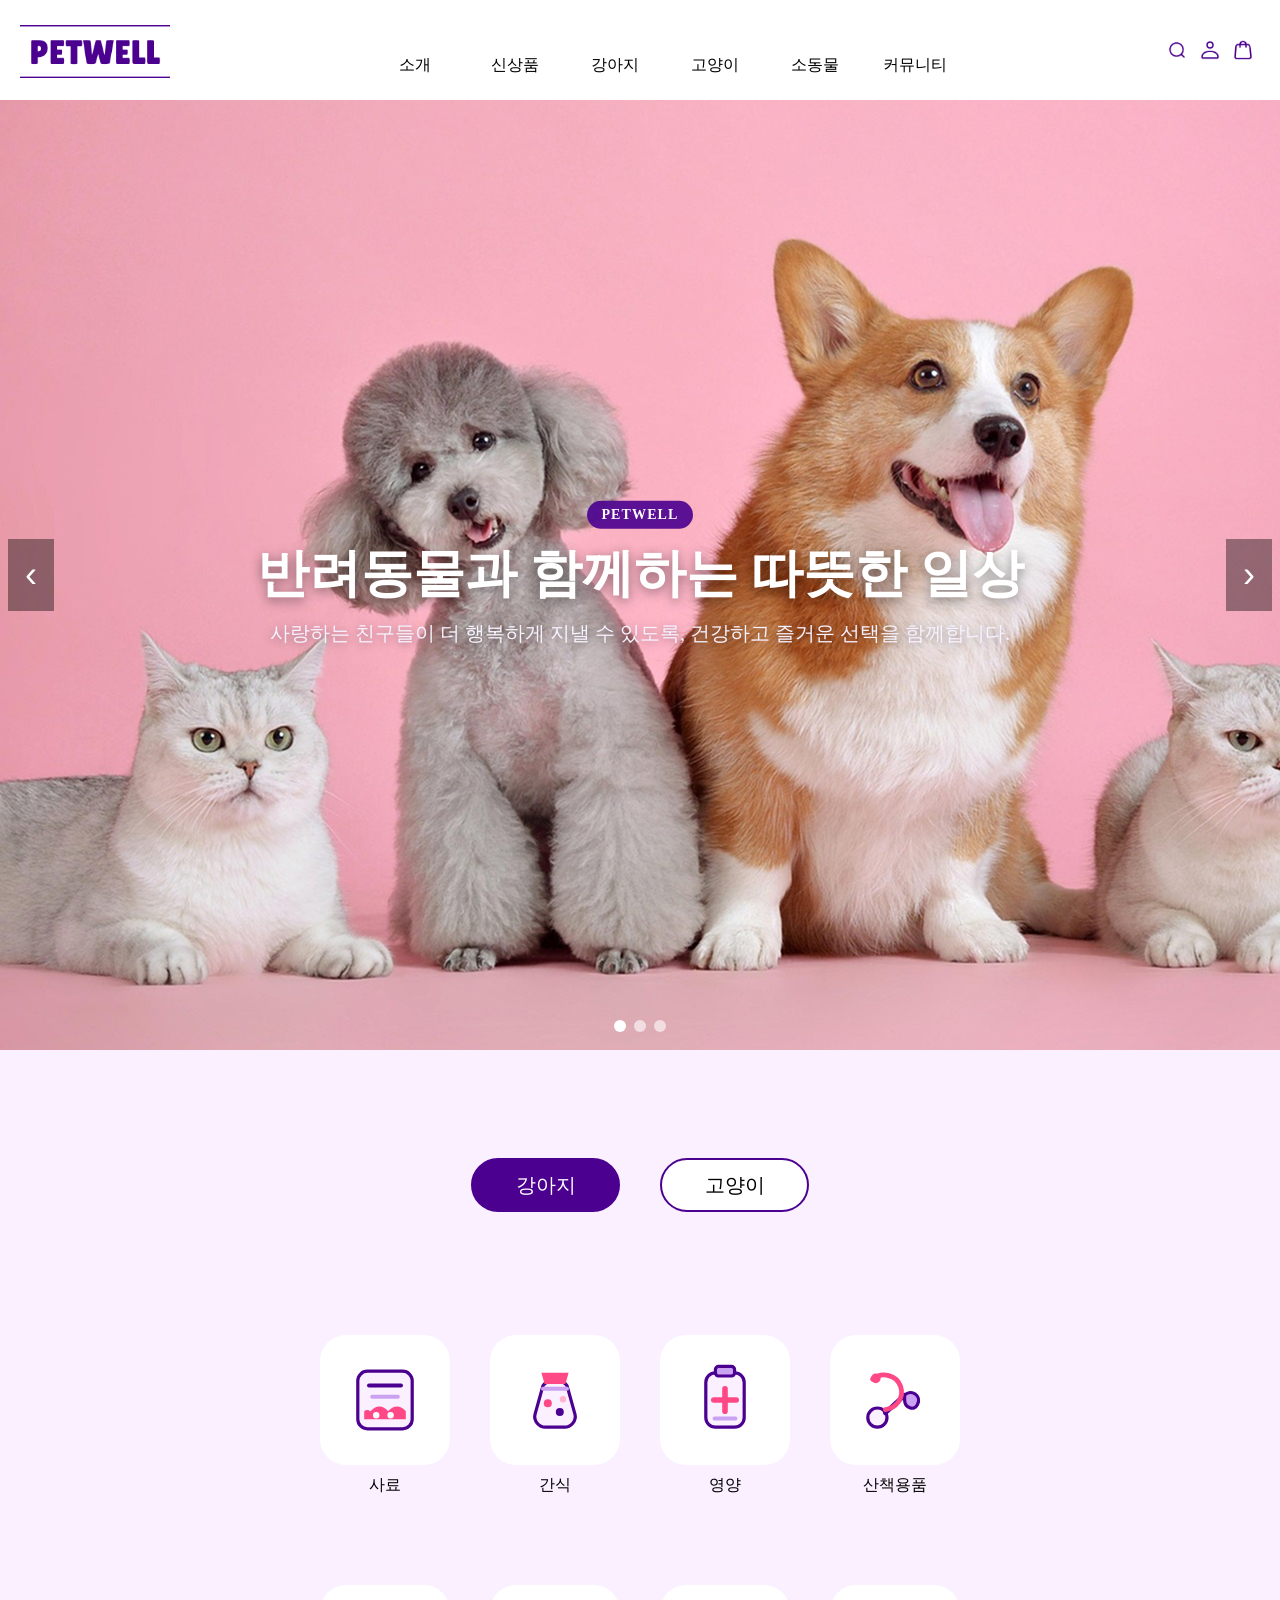
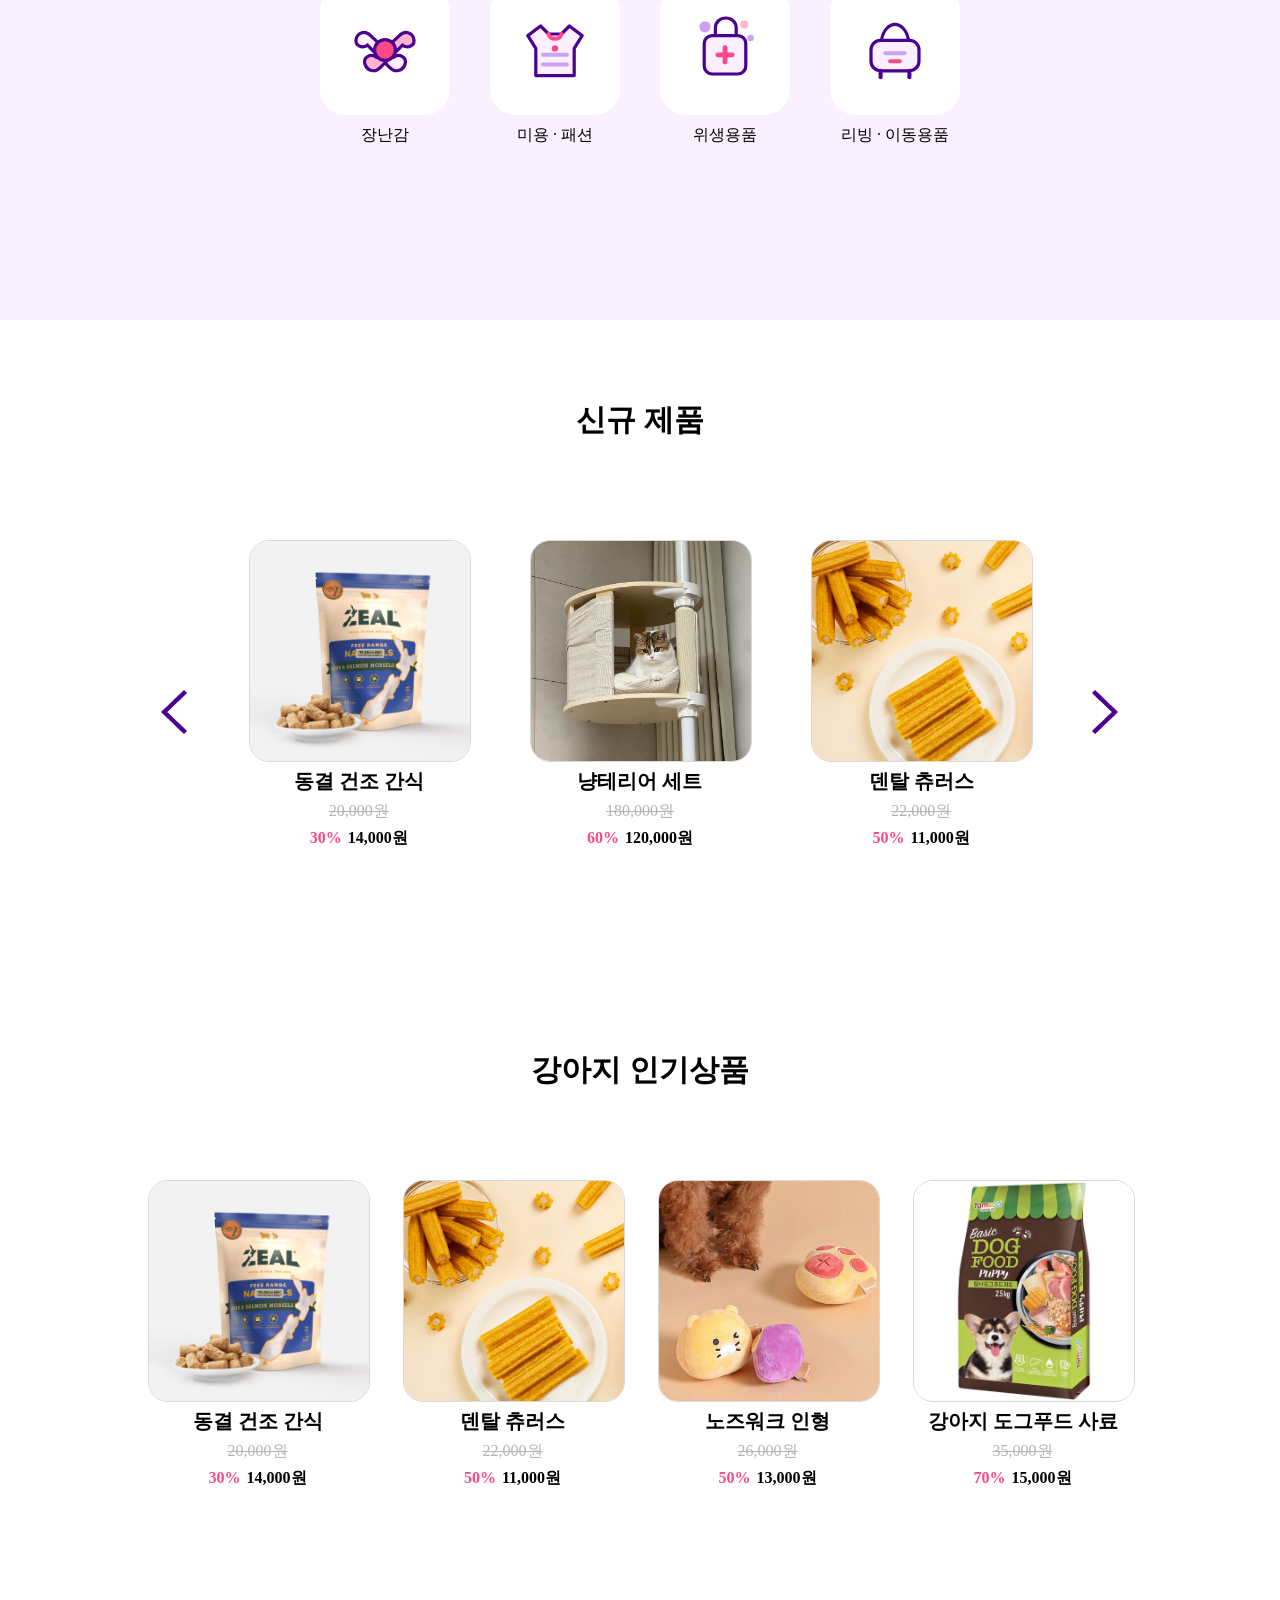
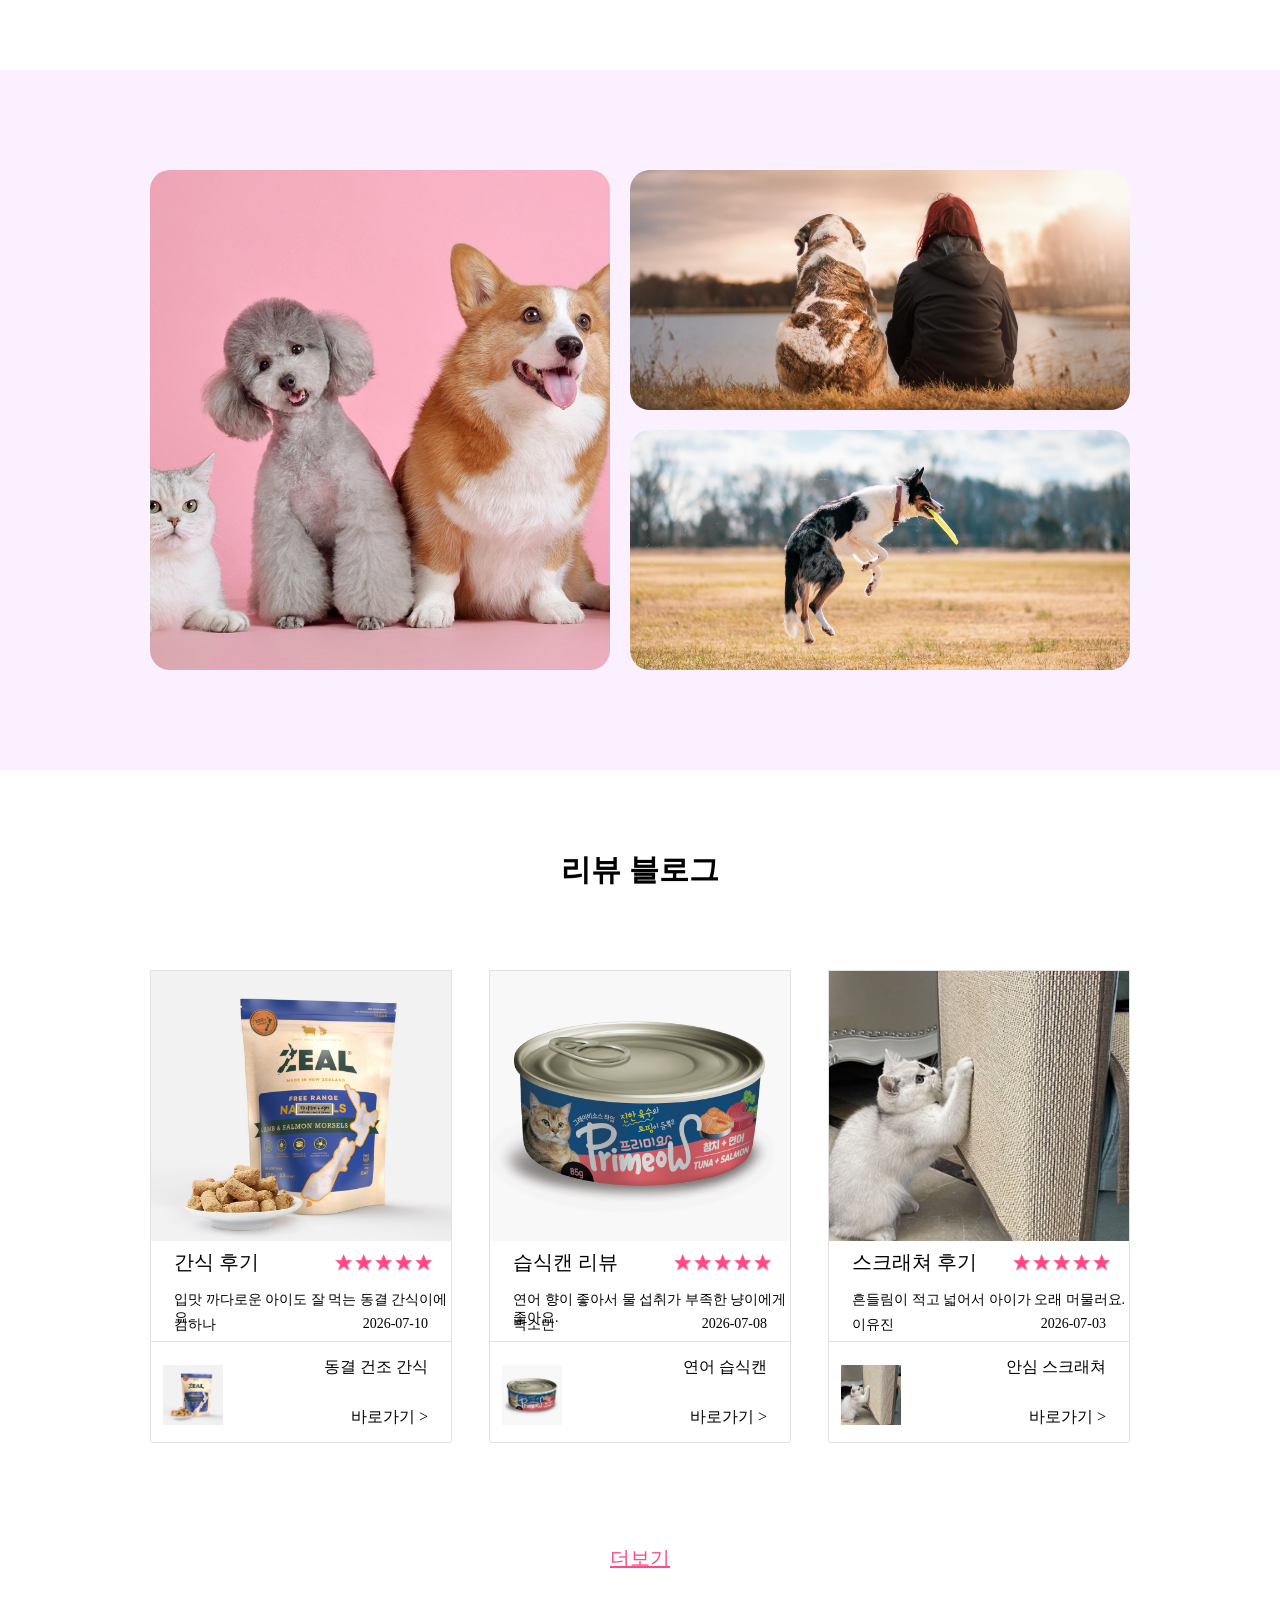
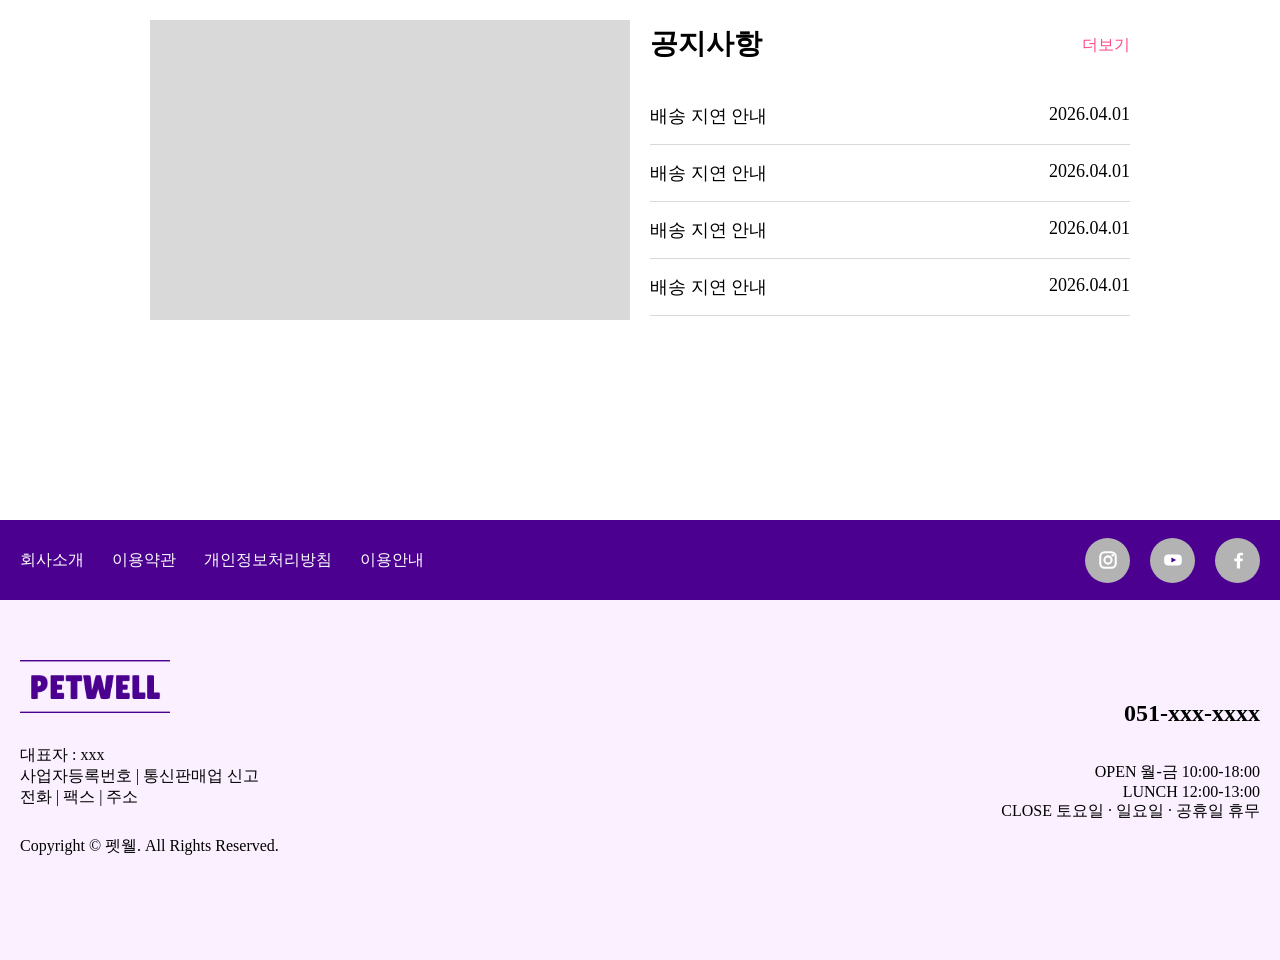
==== commit c89cbae6: "메인 업데이트" ====
--- a/index.html
+++ b/index.html
@@ -93,6 +93,11 @@
         </div>
         <div id="main">
             <div class="slider" id="mainSlider">
+                <div class="hero-copy">
+                    <p class="hero-label">Petwell</p>
+                    <h2>반려동물과 함께하는 따뜻한 일상</h2>
+                    <p class="hero-text">사랑하는 친구들이 더 행복하게 지낼 수 있도록, 건강하고 즐거운 선택을 함께합니다.</p>
+                </div>
                 <div class="slides">
                     <div class="slide active">
                         <img src="images/slide1.png" alt="메인 이미지 1">
@@ -113,46 +118,86 @@
             <!-- content1 -->
             <div class="icon_nav">
                 <div class="icon_nav_in">
-                    <div class="icon_nav_btn">
-                        <a class="on" href="">강아지</a>
-                        <a href="">고양이</a>
-                    </div>
-                    <div class="icon_nav_ul">
+                    <div class="icon_nav_btn" role="tablist" aria-label="반려동물 카테고리">
+                        <a class="on" href="#dog-tab" role="tab" aria-selected="true" data-tab="dog">강아지</a>
+                        <a href="#cat-tab" role="tab" aria-selected="false" data-tab="cat">고양이</a>
+                    </div>
+                    <div class="icon_nav_ul tab_panel active" id="dog-tab" role="tabpanel" data-tab-panel="dog">
                         <!-- top -->
                         <ul class="icon_nav_li">
                             <li class="li_box">
-                                <div class="li_box_icon"></div>
+                                <div class="li_box_icon"><img src="images/dog_food.svg" alt="강아지 사료"></div>
                                 <h4>사료</h4>
                             </li>
                             <li class="li_box">
-                                <div class="li_box_icon"></div>
+                                <div class="li_box_icon"><img src="images/dog_treat.svg" alt="강아지 간식"></div>
                                 <h4>간식</h4>
                             </li>
                             <li class="li_box">
-                                <div class="li_box_icon"></div>
+                                <div class="li_box_icon"><img src="images/dog_nutrition.svg" alt="강아지 영양"></div>
                                 <h4>영양</h4>
                             </li>
                             <li class="li_box">
-                                <div class="li_box_icon"></div>
+                                <div class="li_box_icon"><img src="images/dog_walk.svg" alt="강아지 산책용품"></div>
                                 <h4>산책용품</h4>
                             </li>
                         </ul>
                         <!-- bottom -->
                         <ul class="icon_nav_li">
                             <li class="li_box">
-                                <div class="li_box_icon"></div>
+                                <div class="li_box_icon"><img src="images/dog_toy.svg" alt="강아지 장난감"></div>
                                 <h4>장난감</h4>
                             </li>
                             <li class="li_box">
-                                <div class="li_box_icon"></div>
+                                <div class="li_box_icon"><img src="images/dog_fashion.svg" alt="강아지 미용 패션"></div>
                                 <h4>미용 · 패션</h4>
                             </li>
                             <li class="li_box">
-                                <div class="li_box_icon"></div>
+                                <div class="li_box_icon"><img src="images/dog_hygiene.svg" alt="강아지 위생용품"></div>
                                 <h4>위생용품</h4>
                             </li>
                             <li class="li_box">
-                                <div class="li_box_icon"></div>
+                                <div class="li_box_icon"><img src="images/dog_living.svg" alt="강아지 리빙 이동용품"></div>
+                                <h4>리빙 · 이동용품</h4>
+                            </li>
+                        </ul>
+                    </div>
+                    <div class="icon_nav_ul tab_panel" id="cat-tab" role="tabpanel" data-tab-panel="cat">
+                        <!-- top -->
+                        <ul class="icon_nav_li">
+                            <li class="li_box">
+                                <div class="li_box_icon"><img src="images/cat_food.svg" alt="고양이 사료"></div>
+                                <h4>사료</h4>
+                            </li>
+                            <li class="li_box">
+                                <div class="li_box_icon"><img src="images/cat_treat.svg" alt="고양이 간식"></div>
+                                <h4>간식</h4>
+                            </li>
+                            <li class="li_box">
+                                <div class="li_box_icon"><img src="images/cat_nutrition.svg" alt="고양이 영양"></div>
+                                <h4>영양</h4>
+                            </li>
+                            <li class="li_box">
+                                <div class="li_box_icon"><img src="images/cat_tower.svg" alt="고양이 캣타워 캣휠"></div>
+                                <h4>캣타워 · 캣휠</h4>
+                            </li>
+                        </ul>
+                        <!-- bottom -->
+                        <ul class="icon_nav_li">
+                            <li class="li_box">
+                                <div class="li_box_icon"><img src="images/cat_toy.svg" alt="고양이 장난감"></div>
+                                <h4>장난감</h4>
+                            </li>
+                            <li class="li_box">
+                                <div class="li_box_icon"><img src="images/cat_fashion.svg" alt="고양이 미용 패션"></div>
+                                <h4>미용 · 패션</h4>
+                            </li>
+                            <li class="li_box">
+                                <div class="li_box_icon"><img src="images/cat_hygiene.svg" alt="고양이 위생용품"></div>
+                                <h4>위생용품</h4>
+                            </li>
+                            <li class="li_box">
+                                <div class="li_box_icon"><img src="images/cat_living.svg" alt="고양이 리빙 이동용품"></div>
                                 <h4>리빙 · 이동용품</h4>
                             </li>
                         </ul>
@@ -165,58 +210,59 @@
                     <h2>신규 제품</h2>
                 </div>
                 <div class="new_prod_list">
-                    <div class="arrow">
+                    <div class="arrow" data-new-direction="prev" role="button" tabindex="0" aria-label="이전 신규제품">
                         <img src="images/left_Vector.png" alt="">
                     </div>
                     <div class="prod_item">
-                        <div class="item_img"></div>
+                        <div class="item_img"><img src="images/new_product01.jpg" alt="동결 건조 간식"></div>
                         <h5>동결 건조 간식</h5>
                         <p class="price">20,000원</p>
                         <p class="discount"><span>30%</span>14,000원</p>
                     </div>
                     <div class="prod_item">
-                        <div class="item_img"></div>
+                        <div class="item_img"><img src="images/new_product02.jpg" alt="냥테리어 세트"></div>
                         <h5>냥테리어 세트</h5>
                         <p class="price">180,000원</p>
                         <p class="discount"><span>60%</span>120,000원</p>
                     </div>
                     <div class="prod_item">
-                        <div class="item_img"></div>
+                        <div class="item_img"><img src="images/new_product03.jpg" alt="덴탈 츄러스"></div>
                         <h5>덴탈 츄러스</h5>
                         <p class="price">22,000원</p>
                         <p class="discount"><span>50%</span>11,000원</p>
                     </div>
-                    <div class="arrow">
+                    <div class="arrow" data-new-direction="next" role="button" tabindex="0" aria-label="다음 신규제품">
                         <img src="images/right_Vector.png" alt="">
                     </div>
                 </div>
             </div>
             <!-- content3 -->
-            <div class="dog">
+            <div class="pet_popular">
+            <div class="dog tab_panel active" data-tab-panel="dog">
                 <div class="title">
                     <h2>강아지 인기상품</h2>
                 </div>
                 <div class="prod_list">
                     <div class="prod_item">
-                        <div class="item_img"></div>
+                        <div class="item_img"><img src="images/best_product01.jpg" alt="동결 건조 간식"></div>
                         <h5>동결 건조 간식</h5>
                         <p class="price">20,000원</p>
                         <p class="discount"><span>30%</span>14,000원</p>
                     </div>
                     <div class="prod_item">
-                        <div class="item_img"></div>
+                        <div class="item_img"><img src="images/best_product02.jpg" alt="덴탈 츄러스"></div>
                         <h5>덴탈 츄러스</h5>
                         <p class="price">22,000원</p>
                         <p class="discount"><span>50%</span>11,000원</p>
                     </div>
                     <div class="prod_item">
-                        <div class="item_img"></div>
+                        <div class="item_img"><img src="images/best_product03.jpg" alt="노즈워크 인형"></div>
                         <h5>노즈워크 인형</h5>
                         <p class="price">26,000원</p>
                         <p class="discount"><span>50%</span>13,000원</p>
                     </div>
                     <div class="prod_item">
-                        <div class="item_img"></div>
+                        <div class="item_img"><img src="images/best_product04.jpg" alt="강아지 도그푸드 사료"></div>
                         <h5>강아지 도그푸드 사료</h5>
                         <p class="price">35,000원</p>
                         <p class="discount"><span>70%</span>15,000원</p>
@@ -224,46 +270,47 @@
                 </div>
             </div>
             <!-- content4 -->
-            <div class="cat">
+            <div class="cat tab_panel" data-tab-panel="cat">
                 <div class="title">
                     <h2>고양이 인기상품</h2>
                 </div>
                 <div class="prod_list">
                     <div class="prod_item">
-                        <div class="item_img"></div>
+                        <div class="item_img"><img src="images/best_product05.jpg" alt="연어 습식캔"></div>
                         <h5>연어 습식캔</h5>
                         <p class="price">9,000원</p>
                         <p class="discount"><span>45%</span>5,000원</p>
                     </div>
                     <div class="prod_item">
-                        <div class="item_img"></div>
+                        <div class="item_img"><img src="images/best_product06.jpg" alt="고양이 캣푸드 사료"></div>
                         <h5>고양이 캣푸드 사료</h5>
                         <p class="price">35,000원</p>
                         <p class="discount"><span>70%</span>15,000원</p>
                     </div>
                     <div class="prod_item">
-                        <div class="item_img"></div>
+                        <div class="item_img"><img src="images/best_product07.jpg" alt="치킨 츄르"></div>
                         <h5>치킨 츄르</h5>
                         <p class="price">26,000원</p>
                         <p class="discount"><span>50%</span>13,000원</p>
                     </div>
                     <div class="prod_item">
-                        <div class="item_img"></div>
+                        <div class="item_img"><img src="images/best_product08.jpg" alt="안심 스크래쳐"></div>
                         <h5>안심 스크래쳐</h5>
                         <p class="price">45,000원</p>
                         <p class="discount"><span>45%</span>25,000원</p>
                     </div>
                 </div>
             </div>
+            </div>
             <!-- content5 -->
             <div class="banner">
-                <div class="banner_in">
-                    <div class="b_left"></div>
-                    <div class="b_right">
-                        <div class="b_top"></div>
-                        <div class="b_bot"></div>
-                    </div>
-                </div>
+                <div class="banner_in">
+                    <div class="b_left"><img src="images/slide1.png" alt="반려동물 건강 케어 배너"></div>
+                    <div class="b_right">
+                        <div class="b_top"><img src="images/slide2.png" alt="강아지 추천 상품 배너"></div>
+                        <div class="b_bot"><img src="images/slide3.png" alt="고양이 추천 상품 배너"></div>
+                    </div>
+                </div>
             </div>
             <!-- content6 -->
             <div class="blog">
@@ -272,11 +319,11 @@
                 </div>
                 <div class="blog_in">
                     <div class="blog_item">
-                        <div class="blog_img"></div>
+                        <div class="blog_img"><img src="images/best_product01.jpg" alt="동결 건조 간식 리뷰"></div>
                         <div class="blog_m">
                             <div class="blog_m_top">
                                 <div class="blog_m_title">
-                                    <h4>제목</h4>
+                                    <h4>간식 후기</h4>
                                 </div>
                                 <div class="blog_m_stars">
                                     <ul>
@@ -289,24 +336,24 @@
                                 </div>
                             </div>
                             <div class="blog_m_mid">
-                                <p>내용</p>
+                                <p>입맛 까다로운 아이도 잘 먹는 동결 간식이에요.</p>
                             </div>
                             <div class="blog_m_bot">
                                 <div class="blog_m_b_l">
-                                    <p>성함</p>
+                                    <p>김하나</p>
                                 </div>
                                 <div class="blog_m_b_r">
-                                    <p>2026-00-00</p>
+                                    <p>2026-07-10</p>
                                 </div>
                             </div>
                         </div>
                         <div class="blog_bot">
                             <div class="blog_bot_img">
-                                <div></div>
+                                <div><img src="images/best_product01.jpg" alt="동결 건조 간식"></div>
                             </div>
                             <div class="blog_bot_right">
                                 <div class="blog_b_r_top">
-                                    <p>제품명</p>
+                                    <p>동결 건조 간식</p>
                                 </div>
                                 <div class="blog_b_r_bot">
                                     <p>바로가기 &gt;</p>
@@ -315,11 +362,11 @@
                         </div>
                     </div>
                     <div class="blog_item">
-                        <div class="blog_img"></div>
+                        <div class="blog_img"><img src="images/best_product05.jpg" alt="연어 습식캔 리뷰"></div>
                         <div class="blog_m">
                             <div class="blog_m_top">
                                 <div class="blog_m_title">
-                                    <h4>제목</h4>
+                                    <h4>습식캔 리뷰</h4>
                                 </div>
                                 <div class="blog_m_stars">
                                     <ul>
@@ -332,24 +379,24 @@
                                 </div>
                             </div>
                             <div class="blog_m_mid">
-                                <p>내용</p>
+                                <p>연어 향이 좋아서 물 섭취가 부족한 냥이에게 좋아요.</p>
                             </div>
                             <div class="blog_m_bot">
                                 <div class="blog_m_b_l">
-                                    <p>성함</p>
+                                    <p>박소민</p>
                                 </div>
                                 <div class="blog_m_b_r">
-                                    <p>2026-00-00</p>
+                                    <p>2026-07-08</p>
                                 </div>
                             </div>
                         </div>
                         <div class="blog_bot">
                             <div class="blog_bot_img">
-                                <div></div>
+                                <div><img src="images/best_product05.jpg" alt="연어 습식캔"></div>
                             </div>
                             <div class="blog_bot_right">
                                 <div class="blog_b_r_top">
-                                    <p>제품명</p>
+                                    <p>연어 습식캔</p>
                                 </div>
                                 <div class="blog_b_r_bot">
                                     <p>바로가기 &gt;</p>
@@ -358,11 +405,11 @@
                         </div>
                     </div>
                     <div class="blog_item">
-                        <div class="blog_img"></div>
+                        <div class="blog_img"><img src="images/best_product08.jpg" alt="안심 스크래쳐 리뷰"></div>
                         <div class="blog_m">
                             <div class="blog_m_top">
                                 <div class="blog_m_title">
-                                    <h4>제목</h4>
+                                    <h4>스크래쳐 후기</h4>
                                 </div>
                                 <div class="blog_m_stars">
                                     <ul>
@@ -375,24 +422,24 @@
                                 </div>
                             </div>
                             <div class="blog_m_mid">
-                                <p>내용</p>
+                                <p>흔들림이 적고 넓어서 아이가 오래 머물러요.</p>
                             </div>
                             <div class="blog_m_bot">
                                 <div class="blog_m_b_l">
-                                    <p>성함</p>
+                                    <p>이유진</p>
                                 </div>
                                 <div class="blog_m_b_r">
-                                    <p>2026-00-00</p>
+                                    <p>2026-07-03</p>
                                 </div>
                             </div>
                         </div>
                         <div class="blog_bot">
                             <div class="blog_bot_img">
-                                <div></div>
+                                <div><img src="images/best_product08.jpg" alt="안심 스크래쳐"></div>
                             </div>
                             <div class="blog_bot_right">
                                 <div class="blog_b_r_top">
-                                    <p>제품명</p>
+                                    <p>안심 스크래쳐</p>
                                 </div>
                                 <div class="blog_b_r_bot">
                                     <p>바로가기 &gt;</p>
@@ -406,7 +453,9 @@
             <!-- content7 -->
             <div class="notice">
                 <div class="notice_in">
-                    <div class="n_movie"></div>
+                    <div class="n_movie">
+                        <iframe src="https://www.youtube.com/embed/J---aiyznGQ" title="반려동물 유튜브 영상" allow="accelerometer; autoplay; clipboard-write; encrypted-media; gyroscope; picture-in-picture; web-share" allowfullscreen></iframe>
+                    </div>
                     <div class="n_list">
                         <div class="n_title">
                             <h4>공지사항</h4>
@@ -435,11 +484,11 @@
                             <li><a href="">이용안내</a></li>
                         </ul>
                     </div>
-                    <div class="sns">
-                        <a href=""></a>
-                        <a href=""></a>
-                        <a href=""></a>
-                    </div>
+                    <div class="sns">
+                        <a href="" aria-label="인스타그램"><img src="images/sns_instagram.svg" alt=""></a>
+                        <a href="" aria-label="유튜브"><img src="images/sns_youtube.svg" alt=""></a>
+                        <a href="" aria-label="페이스북"><img src="images/sns_facebook.svg" alt=""></a>
+                    </div>
                 </div>
             </div>
             <div class="f_con">
@@ -465,5 +514,7 @@
 </div>
     <script src="js/slider.js"></script>
     <script src="js/dropdown.js"></script>
+    <script src="js/tabs.js"></script>
+    <script src="js/new-products.js"></script>
 </body>
-</html>+</html>
--- a/css/main.css
+++ b/css/main.css
@@ -10,6 +10,7 @@
     /* background-color: darkorange; */
     margin: 0 auto;
     display: flex;
+    justify-content: space-between;
 }
 .logo {
     width: 225px;
@@ -20,15 +21,15 @@
     margin-top: 40px;
 }
 .nav {
-    width: 955px;
+    width: 730px;
     height: 150px;
-    /* background-color: yellow; */
 }
 .nav .nav_li {
-    margin-top: 60px;
+    width: 100%;
+    margin-top: 50px;
     display: flex;
     align-items: center;
-    justify-content: center;
+    justify-content: space-around
 }
 .nav_li li {
     width: 130px;
@@ -117,18 +118,16 @@
     width: 1000px;
     height: 90px;
 }
-.f_header_in .f_nav ul {
-    width: 510px;
-    height: 90px;
-    padding-top: 30px;
-}
-.f_header_in .f_nav ul li {
-    float: left;
-    padding: 0 20px;
-}
-.f_header_in .f_nav ul li:first-child {
-    padding-left: 0;
-}
+.f_header_in .f_nav ul {
+    width: 100%;
+    height: 90px;
+    display: flex;
+    align-items: center;
+    gap: 40px;
+}
+.f_header_in .f_nav ul li {
+    padding: 0;
+}
 .f_header_in .f_nav ul li a {
     display: block;
     font-size: 20px;
@@ -141,14 +140,22 @@
     justify-content: flex-end;
     align-items: center;
 }
-.f_header_in .sns a {
-    width: 55px;
-    height: 55px;
-    border-radius: 50%;
-    background-color: #B3B3B3;
-    margin: 0 10px;
-}
-.f_header_in .sns a:last-child {
+.f_header_in .sns a {
+    width: 55px;
+    height: 55px;
+    border-radius: 50%;
+    background-color: #B3B3B3;
+    margin: 0 10px;
+    display: flex;
+    justify-content: center;
+    align-items: center;
+}
+.f_header_in .sns a img {
+    width: 28px;
+    height: 28px;
+    display: block;
+}
+.f_header_in .sns a:last-child {
     margin-right: 0;
 }
 .f_con {
@@ -187,4 +194,4 @@
 }
 .f_con_in .f_con_in_r p {
     margin-top: 35px;
-}+}
--- a/css/style.css
+++ b/css/style.css
@@ -15,6 +15,43 @@
     width: 100%;
     max-height: 950px;
     overflow: hidden;
+}
+.hero-copy {
+    position: absolute;
+    left: 50%;
+    top: 50%;
+    transform: translate(-50%, -50%);
+    z-index: 5;
+    max-width: none;
+    width: 100%;
+    text-align: center;
+    pointer-events: none;
+}
+.hero-copy .hero-label {
+    display: inline-block;
+    margin-bottom: 14px;
+    padding: 6px 14px;
+    border-radius: 999px;
+    background: rgba(75, 0, 144, 0.9);
+    color: #fff;
+    font-size: 14px;
+    font-weight: 700;
+    letter-spacing: 0.08em;
+    text-transform: uppercase;
+}
+.hero-copy h2 {
+    margin-bottom: 12px;
+    font-size: 52px;
+    line-height: 1.2;
+    color: #fff;
+    font-weight: 700;
+    text-shadow: 0 3px 12px rgba(0, 0, 0, 0.45);
+}
+.hero-copy .hero-text {
+    font-size: 20px;
+    line-height: 1.6;
+    color: #f7f2ff;
+    text-shadow: 0 2px 10px rgba(0, 0, 0, 0.35);
 }
 .slider .slides {
     display: flex;
@@ -28,6 +65,7 @@
 }
 .slider .slide img {
     max-width: 100%;
+    width: 100%;
     height: 100%;
     object-fit: cover;
     object-position: center;
@@ -70,7 +108,7 @@
 /* contents */
 #contents {
     width: 100%;
-    height: 5850px;
+    height: auto;
     /* 5910 */
     /* background-color: lightgreen; */
 }
@@ -119,6 +157,22 @@
     background-color: #4B0090;
     color: #fff;
 }
+.tab_panel {
+    display: none;
+}
+.tab_panel.active {
+    display: block;
+}
+.icon_nav_ul.tab_panel,
+.dog.tab_panel,
+.cat.tab_panel {
+    display: none;
+}
+.icon_nav_ul.tab_panel.active,
+.dog.tab_panel.active,
+.cat.tab_panel.active {
+    display: block;
+}
 .icon_nav_ul {
     margin: 0 auto;
     width: 100%;
@@ -141,6 +195,14 @@
     height: 160px;
     background-color: #fff;
     border-radius: 30px;
+    display: flex;
+    justify-content: center;
+    align-items: center;
+}
+.icon_nav_li .li_box .li_box_icon img {
+    width: 96px;
+    height: 96px;
+    object-fit: contain;
 }
 .icon_nav_li .li_box h4 {
     font-size: 18px;
@@ -173,6 +235,9 @@
     width: 1300px;
     height: 800px;
     /* background-color: cornflowerblue; */
+}
+.pet_popular {
+    width: 100%;
 }
 /* content4 */
 .cat {
@@ -201,6 +266,14 @@
     height: 286px;
     border-radius: 20px;
     background-color: #F5F5F5;
+    overflow: hidden;
+    border: 1px solid #D9D9D9;
+}
+.prod_item .item_img img {
+    width: 100%;
+    height: 100%;
+    display: block;
+    object-fit: cover;
 }
 .prod_item h5 {
     text-align: center;
@@ -237,33 +310,42 @@
     justify-content: center;
     padding-top: 140px;
 }
-.b_left {
-    width: 627px;
-    height: 600px;
-    background-color: #CBA1F2;
-    border-radius: 20px;
-    cursor: pointer;
-}
+.b_left {
+    width: 627px;
+    height: 600px;
+    background-color: #CBA1F2;
+    border-radius: 20px;
+    cursor: pointer;
+    overflow: hidden;
+}
 .b_right {
     width: 627px;
     height: 600px;
     margin-left: 20px;
 }
-.b_right .b_top {
-    width: 627px;
-    height: 290px;
-    background-color: #CBA1F2;
-    border-radius: 20px;
-    cursor: pointer;
-}
-.b_right .b_bot {
-    width: 627px;
-    height: 290px;
-    background-color: #CBA1F2;
-    border-radius: 20px;
-    margin-top: 20px;
-    cursor: pointer;
-}
+.b_right .b_top {
+    width: 627px;
+    height: 290px;
+    background-color: #CBA1F2;
+    border-radius: 20px;
+    cursor: pointer;
+    overflow: hidden;
+}
+.b_right .b_bot {
+    width: 627px;
+    height: 290px;
+    background-color: #CBA1F2;
+    border-radius: 20px;
+    margin-top: 20px;
+    cursor: pointer;
+    overflow: hidden;
+}
+.banner_in img {
+    width: 100%;
+    height: 100%;
+    display: block;
+    object-fit: cover;
+}
 /* content6 */
 .blog {
     margin: 0 auto;
@@ -282,13 +364,20 @@
 .blog_item {
     width: 380px;
     height: 580px;
-    border: 1px solid #10288C;
+    border: 1px solid #E2E2E2;
 }
 .blog_item .blog_img {
     width: 380px;
     height: 350px;
     background-color: #D9D9D9;
     cursor: pointer;
+    overflow: hidden;
+}
+.blog_item .blog_img img {
+    width: 100%;
+    height: 100%;
+    display: block;
+    object-fit: cover;
 }
 .blog_item .blog_m {
     width: 380px;
@@ -358,8 +447,8 @@
     width: 380px;
     height: 115px;
     background-color: #fff;
-    border-top: 1px solid #10288C;
-    border-bottom: 1px solid #10288C;
+    border-top: 1px solid #E2E2E2;
+    border-bottom: 1px solid #E2E2E2;
     display: flex;
     cursor: pointer;
 }
@@ -374,6 +463,13 @@
     margin: 0 auto;
     display: block;
     margin-top: 23px;
+    overflow: hidden;
+}
+.blog_bot .blog_bot_img > div img {
+    width: 100%;
+    height: 100%;
+    display: block;
+    object-fit: cover;
 }
 .blog_bot .blog_bot_right {
     width: 280px;
@@ -422,12 +518,19 @@
     justify-content: space-between;
     padding-top: 100px;
 }
-.n_movie {
-    width: 610px;
-    height: 330px;
-    background-color: #D9D9D9;
-}
-.n_list {
+.n_movie {
+    width: 610px;
+    height: 330px;
+    background-color: #D9D9D9;
+    overflow: hidden;
+}
+.n_movie iframe {
+    width: 100%;
+    height: 100%;
+    display: block;
+    border: 0;
+}
+.n_list {
     width: 610px;
     height: 330px;
 }
@@ -469,4 +572,4 @@
     position: absolute;
     right: 0;
     font-size: 20px;
-}+}
--- a/media/main_media.css
+++ b/media/main_media.css
@@ -75,18 +75,16 @@
     flex: 1;
     height: 80px;
   }
-  .f_header_in .f_nav ul {
-    width: 450px;
-    height: 80px;
-    padding-top: 25px;
-  }
-  .f_header_in .f_nav ul li {
-      float: left;
-      padding: 0 20px;
-  }
-  .f_header_in .f_nav ul li:first-child {
-      padding-left: 0;
-  }
+  .f_header_in .f_nav ul {
+    width: 100%;
+    height: 80px;
+    display: flex;
+    align-items: center;
+    gap: 28px;
+  }
+  .f_header_in .f_nav ul li {
+      padding: 0;
+  }
   .f_header_in .f_nav ul li a {
       display: block;
       font-size: 16px;
@@ -99,13 +97,21 @@
       justify-content: flex-end;
       align-items: center;
   }
-  .f_header_in .sns a {
-      width: 45px;
-      height: 45px;
-      border-radius: 50%;
-      background-color: #B3B3B3;
-      margin: 0 10px;
-  }
+  .f_header_in .sns a {
+      width: 45px;
+      height: 45px;
+      border-radius: 50%;
+      background-color: #B3B3B3;
+      margin: 0 10px;
+      display: flex;
+      justify-content: center;
+      align-items: center;
+  }
+  .f_header_in .sns a img {
+      width: 24px;
+      height: 24px;
+      display: block;
+  }
   .f_header_in .sns a:last-child {
       margin-right: 0;
   }
@@ -220,18 +226,16 @@
     flex: 1;
     height: 70px;
   }
-  .f_header_in .f_nav ul {
-    width: 450px;
-    height: 70px;
-    padding-top: 23px;
-  }
-  .f_header_in .f_nav ul li {
-    float: left;
-    padding: 0 13px;
-  }
-  .f_header_in .f_nav ul li:first-child {
-    padding-left: 0;
-  }
+  .f_header_in .f_nav ul {
+    width: 100%;
+    height: 70px;
+    display: flex;
+    align-items: center;
+    gap: 22px;
+  }
+  .f_header_in .f_nav ul li {
+    padding: 0;
+  }
   .f_header_in .f_nav ul li a {
     display: block;
     font-size: 15px;
@@ -244,13 +248,21 @@
     justify-content: flex-end;
     align-items: center;
   }
-  .f_header_in .sns a {
-    width: 38px;
-    height: 38px;
-    border-radius: 50%;
-    background-color: #B3B3B3;
-    margin: 0 8px;
-  }
+  .f_header_in .sns a {
+    width: 38px;
+    height: 38px;
+    border-radius: 50%;
+    background-color: #B3B3B3;
+    margin: 0 8px;
+    display: flex;
+    justify-content: center;
+    align-items: center;
+  }
+  .f_header_in .sns a img {
+    width: 21px;
+    height: 21px;
+    display: block;
+  }
   .f_header_in .sns a:last-child {
     margin-right: 0;
   }
@@ -371,18 +383,16 @@
     flex: 1;
     height: 70px;
   }
-  .f_header_in .f_nav ul {
-    width: 450px;
-    height: 70px;
-    padding-top: 23px;
-  }
-  .f_header_in .f_nav ul li {
-    float: left;
-    padding: 0 13px;
-  }
-  .f_header_in .f_nav ul li:first-child {
-    padding-left: 0;
-  }
+  .f_header_in .f_nav ul {
+    width: 100%;
+    height: 70px;
+    display: flex;
+    align-items: center;
+    gap: 18px;
+  }
+  .f_header_in .f_nav ul li {
+    padding: 0;
+  }
   .f_header_in .f_nav ul li a {
     display: block;
     font-size: 14px;
--- a/media/style_media_1024.css
+++ b/media/style_media_1024.css
@@ -244,7 +244,7 @@
     .blog_item {
         width: 230px;
         height: 340px;
-        border: 1px solid #10288C;
+        border: 1px solid #E2E2E2;
     }
     .blog_item .blog_img {
         width: 230px;
@@ -296,11 +296,12 @@
     .blog_item .blog_m .blog_m_bot {
         display: none;
     }
-    .blog_item .blog_bot {
-        width: 230px;
-        height: 70px;
-        cursor: pointer;
-    }
+    .blog_item .blog_bot {
+        width: 230px;
+        height: 70px;
+        border-bottom: 1px solid #E2E2E2;
+        cursor: pointer;
+    }
     .blog_bot .blog_bot_img {
         width: 90px;
         height: 100%;
@@ -408,4 +409,4 @@
         right: 0;
         font-size: 18px;
     }
-}+}
--- a/media/style_media_1280.css
+++ b/media/style_media_1280.css
@@ -229,7 +229,7 @@
     .blog_item {
         width: 300px;
         height: 470px;
-        border: 1px solid #10288C;
+        border: 1px solid #E2E2E2;
     }
     .blog_item .blog_img {
         width: 300px;
@@ -306,13 +306,13 @@
     }
     .blog_item .blog_bot {
         width: 300px;
-        height: 100px;
-        background-color: #fff;
-        border-top: 1px solid #10288C;
-        border-bottom: 1px solid #10288C;
-        display: flex;
-        cursor: pointer;
-    }
+        height: 100px;
+        background-color: #fff;
+        border-top: 1px solid #E2E2E2;
+        border-bottom: 1px solid #E2E2E2;
+        display: flex;
+        cursor: pointer;
+    }
     .blog_bot .blog_bot_img {
         width: 110px;
         height: 100%;
@@ -401,4 +401,4 @@
         right: 0;
         font-size: 18px;
     }
-}+}
